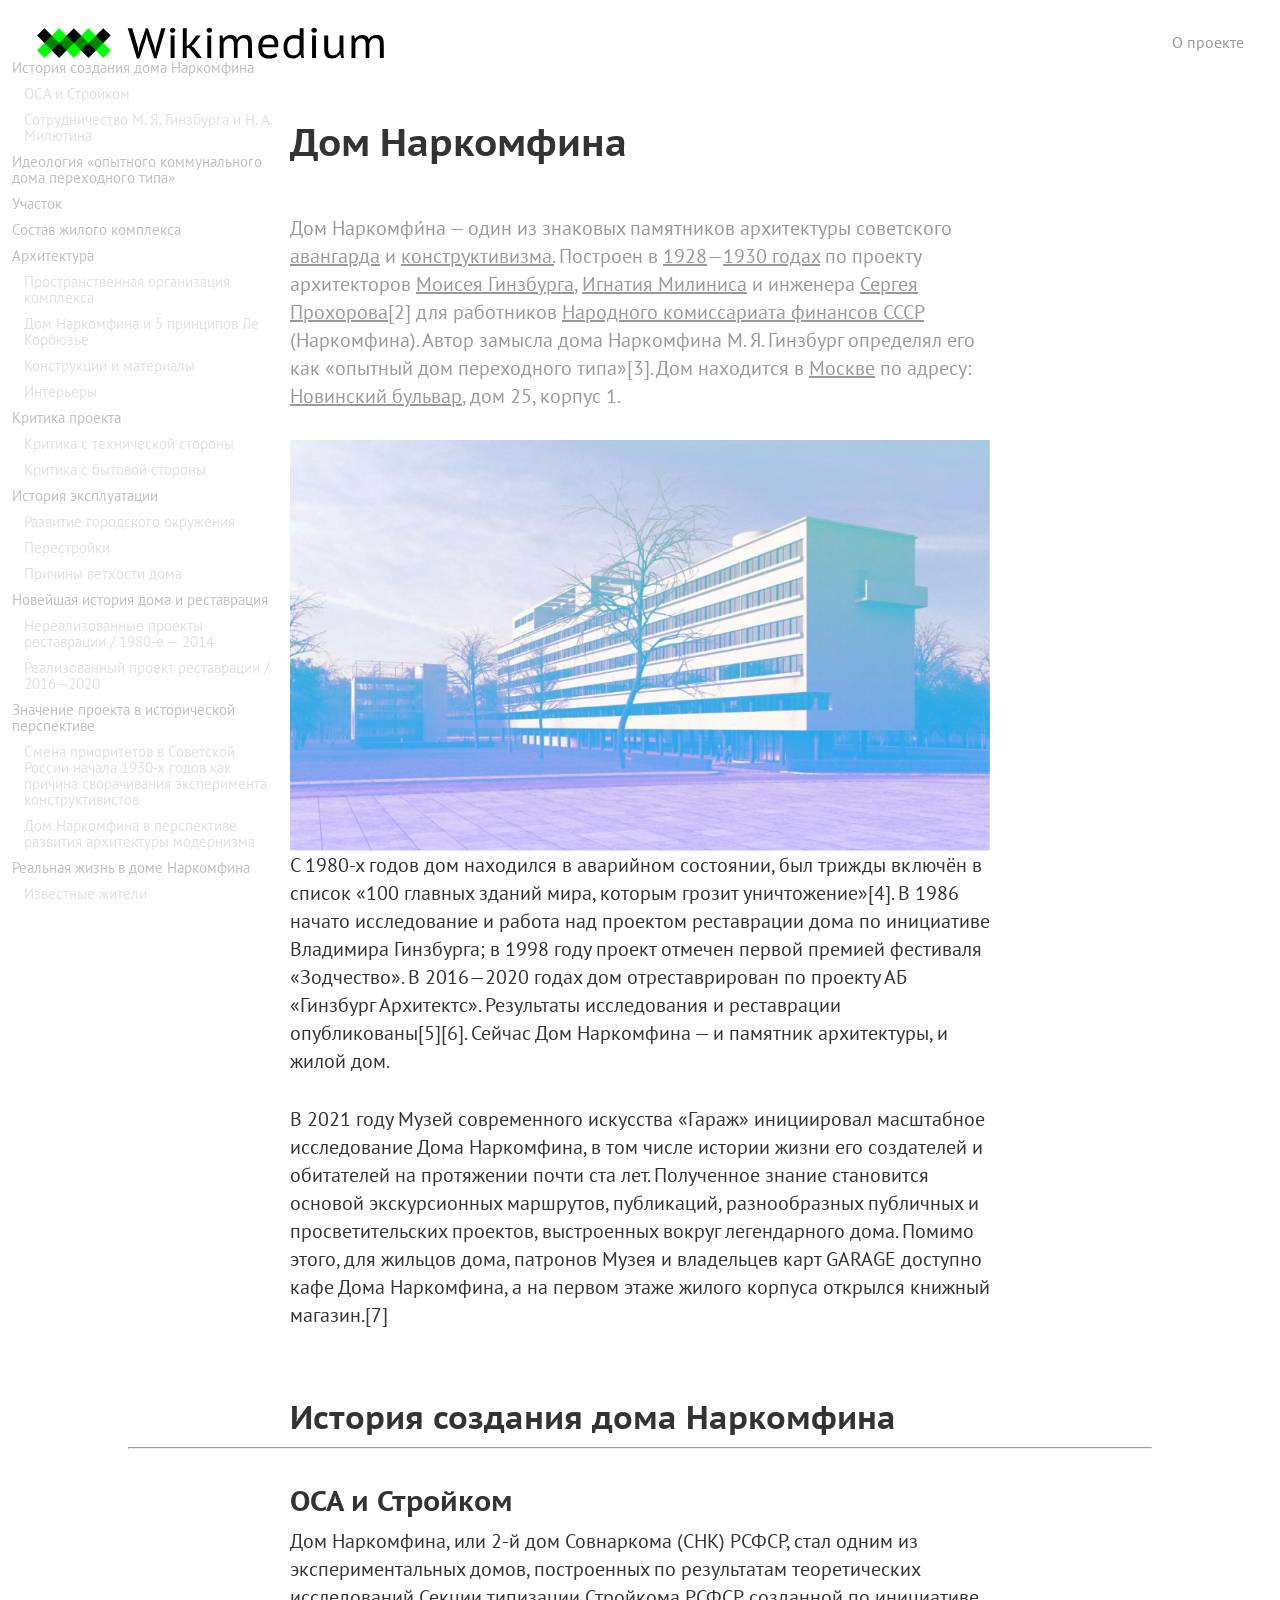
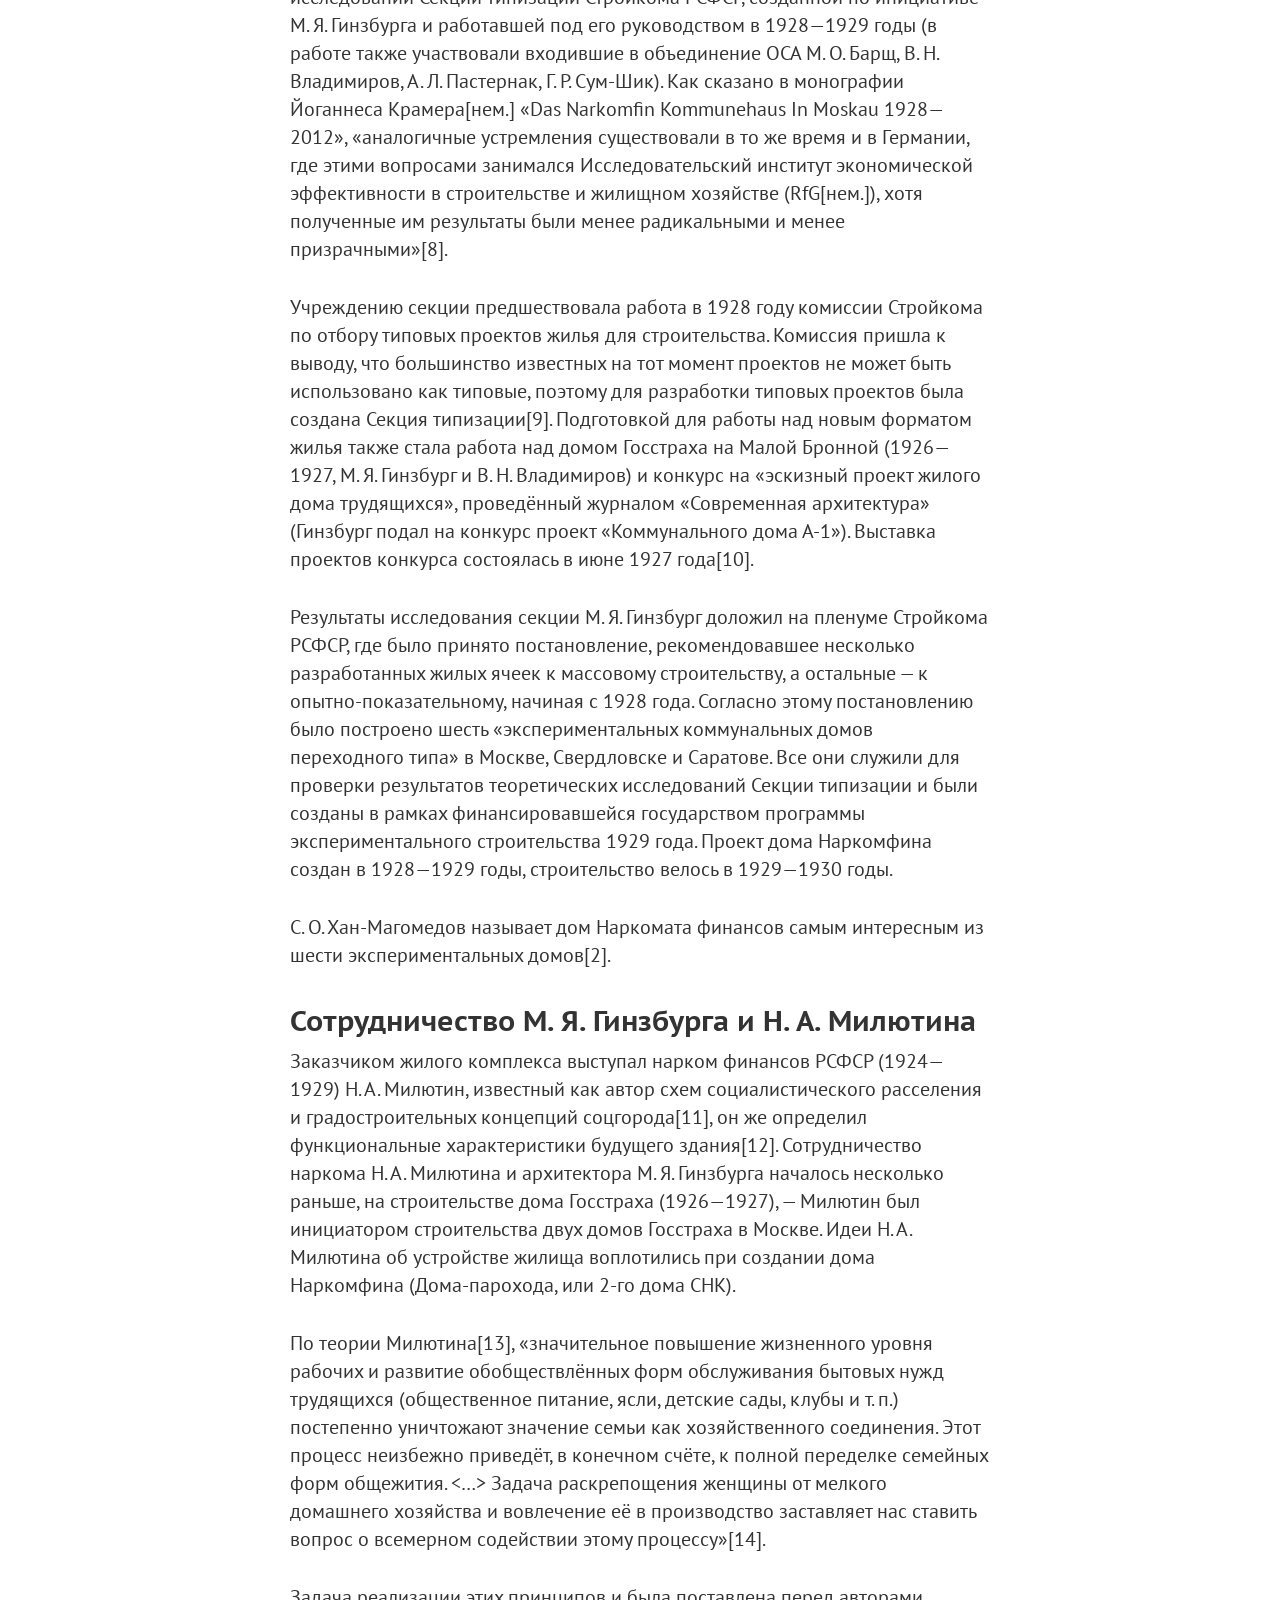
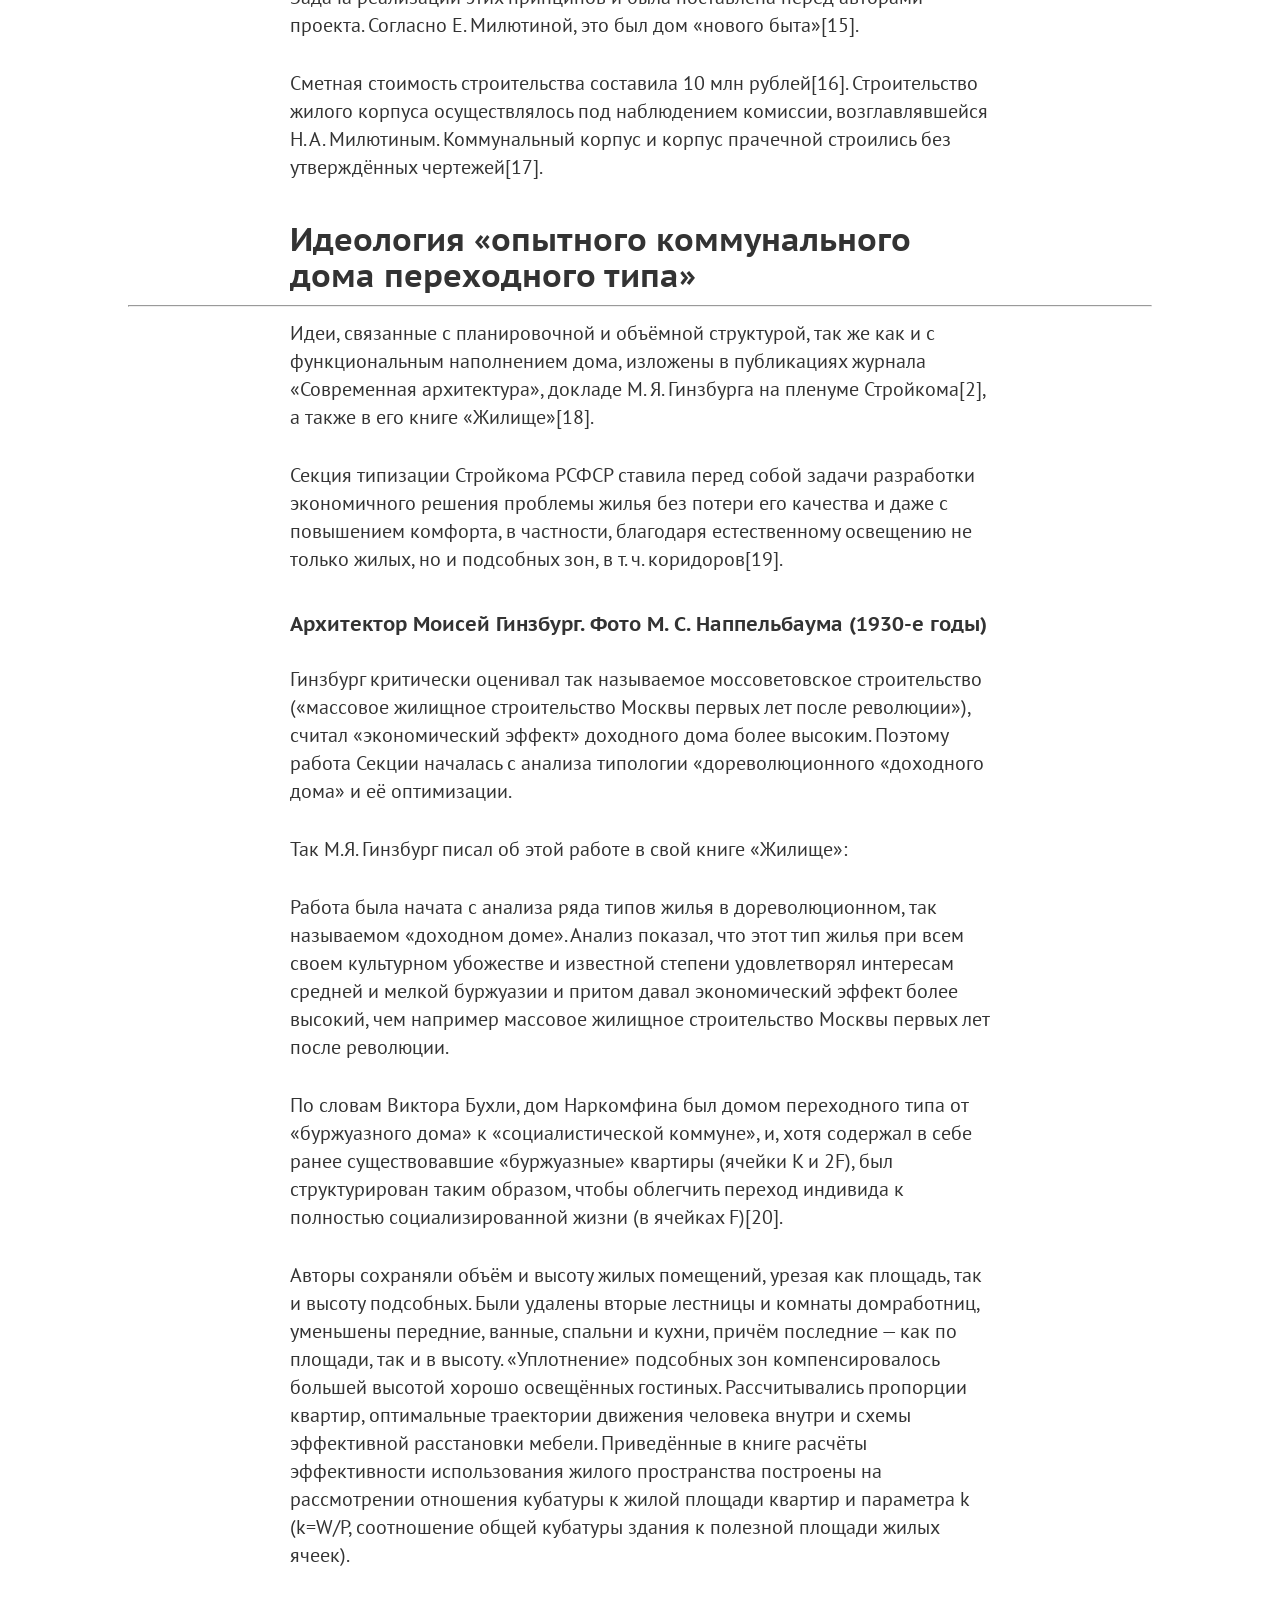
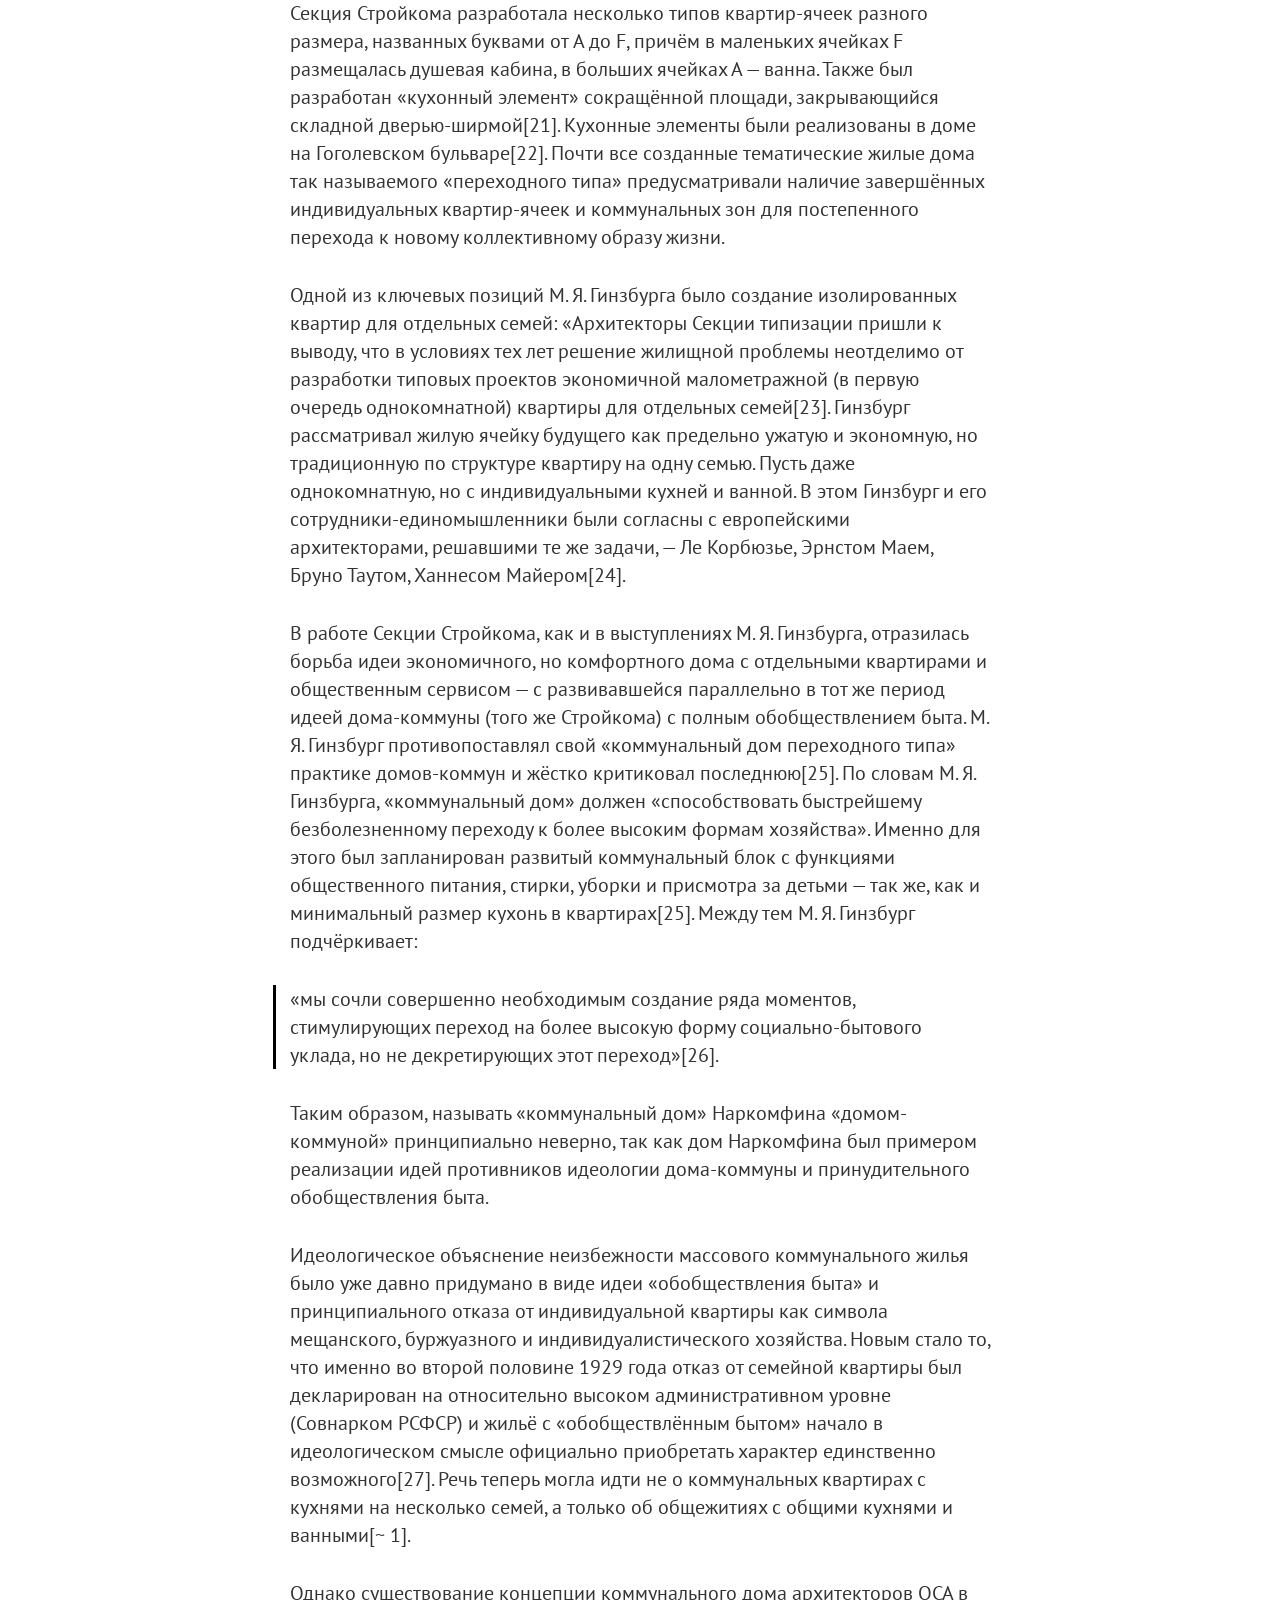
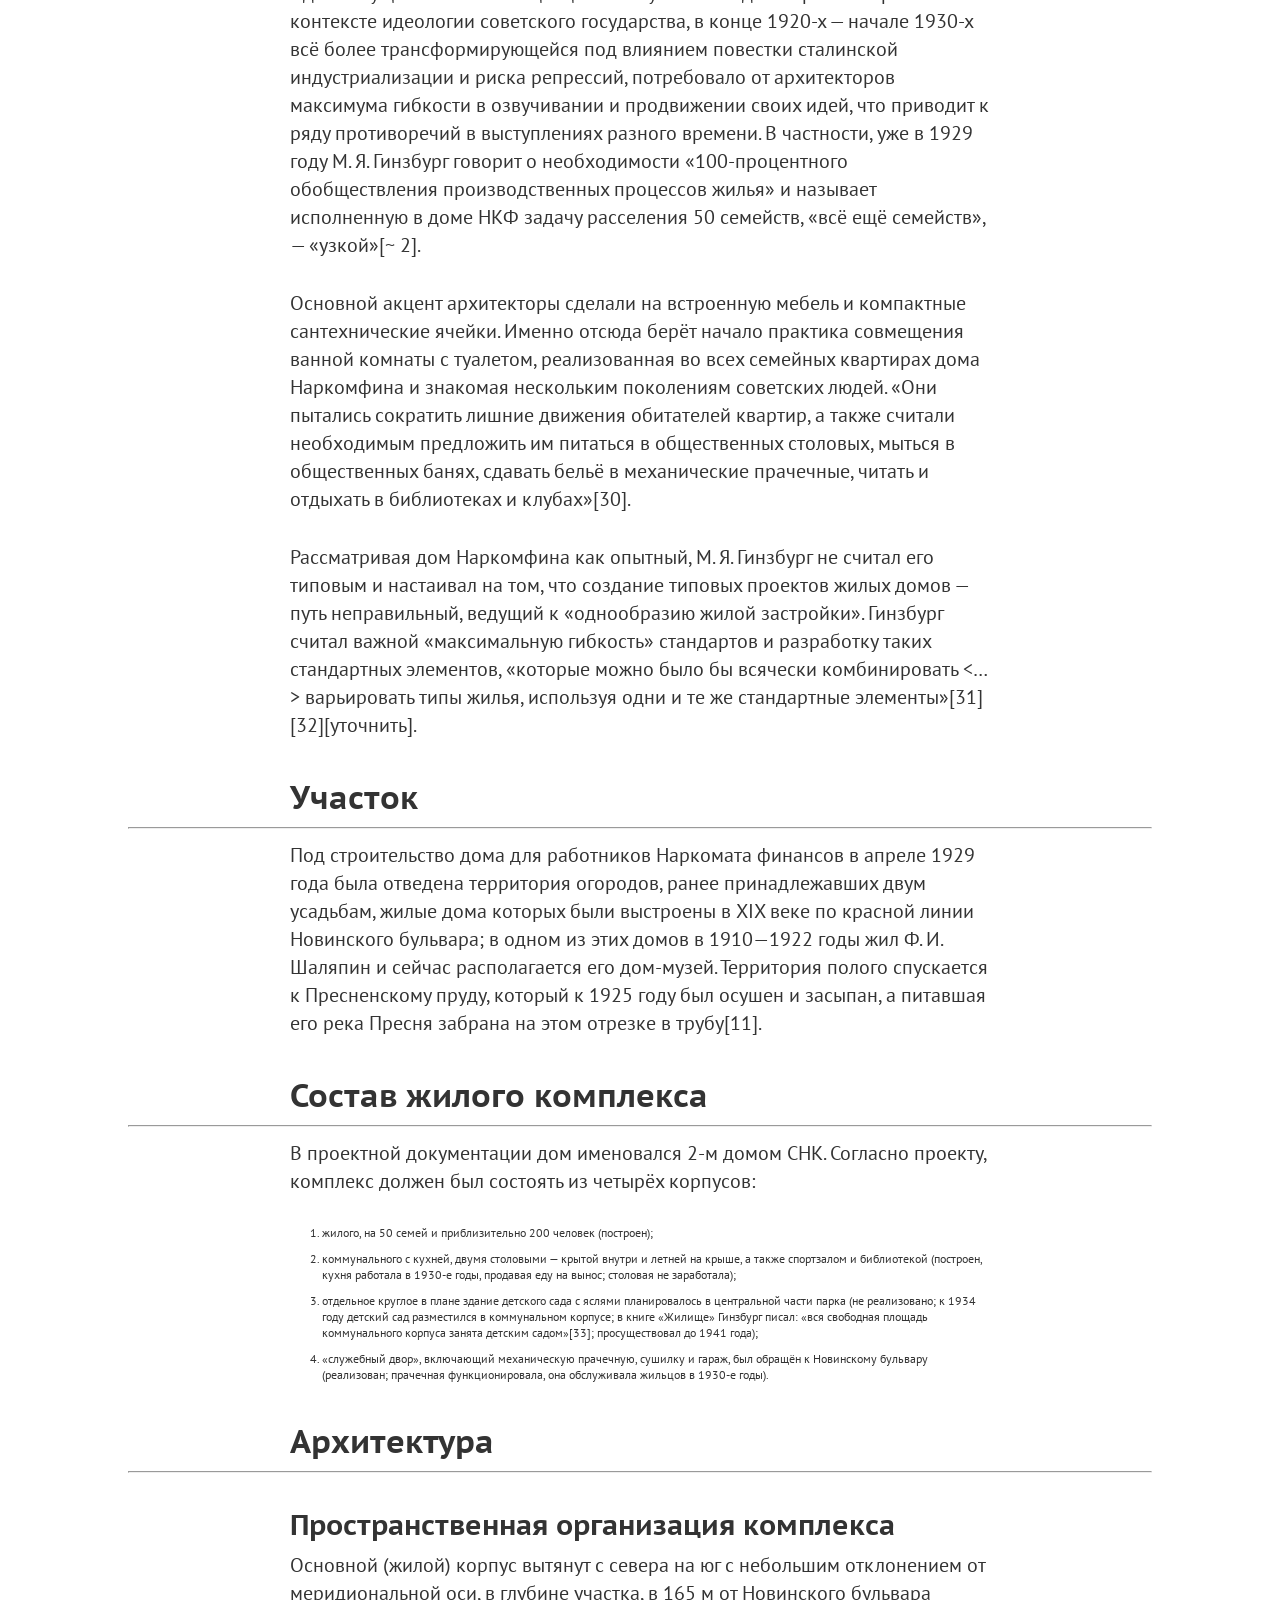
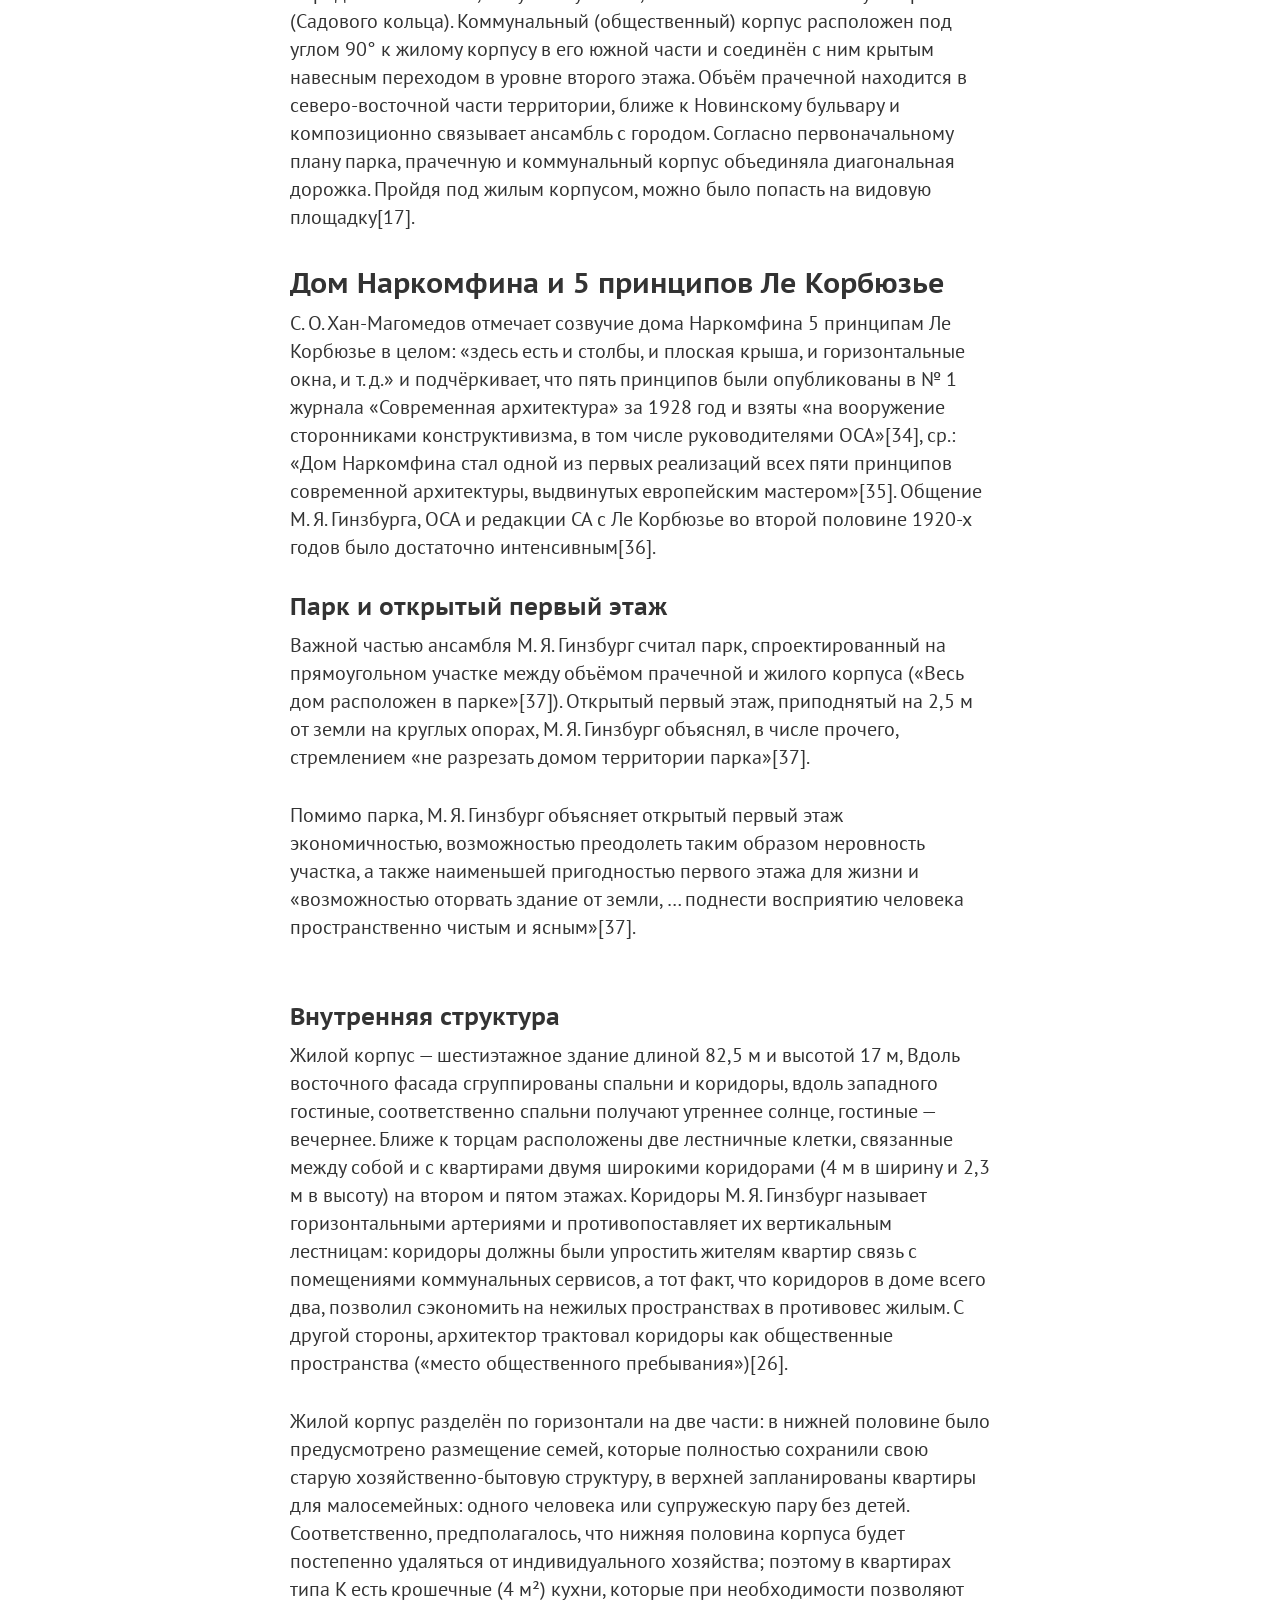
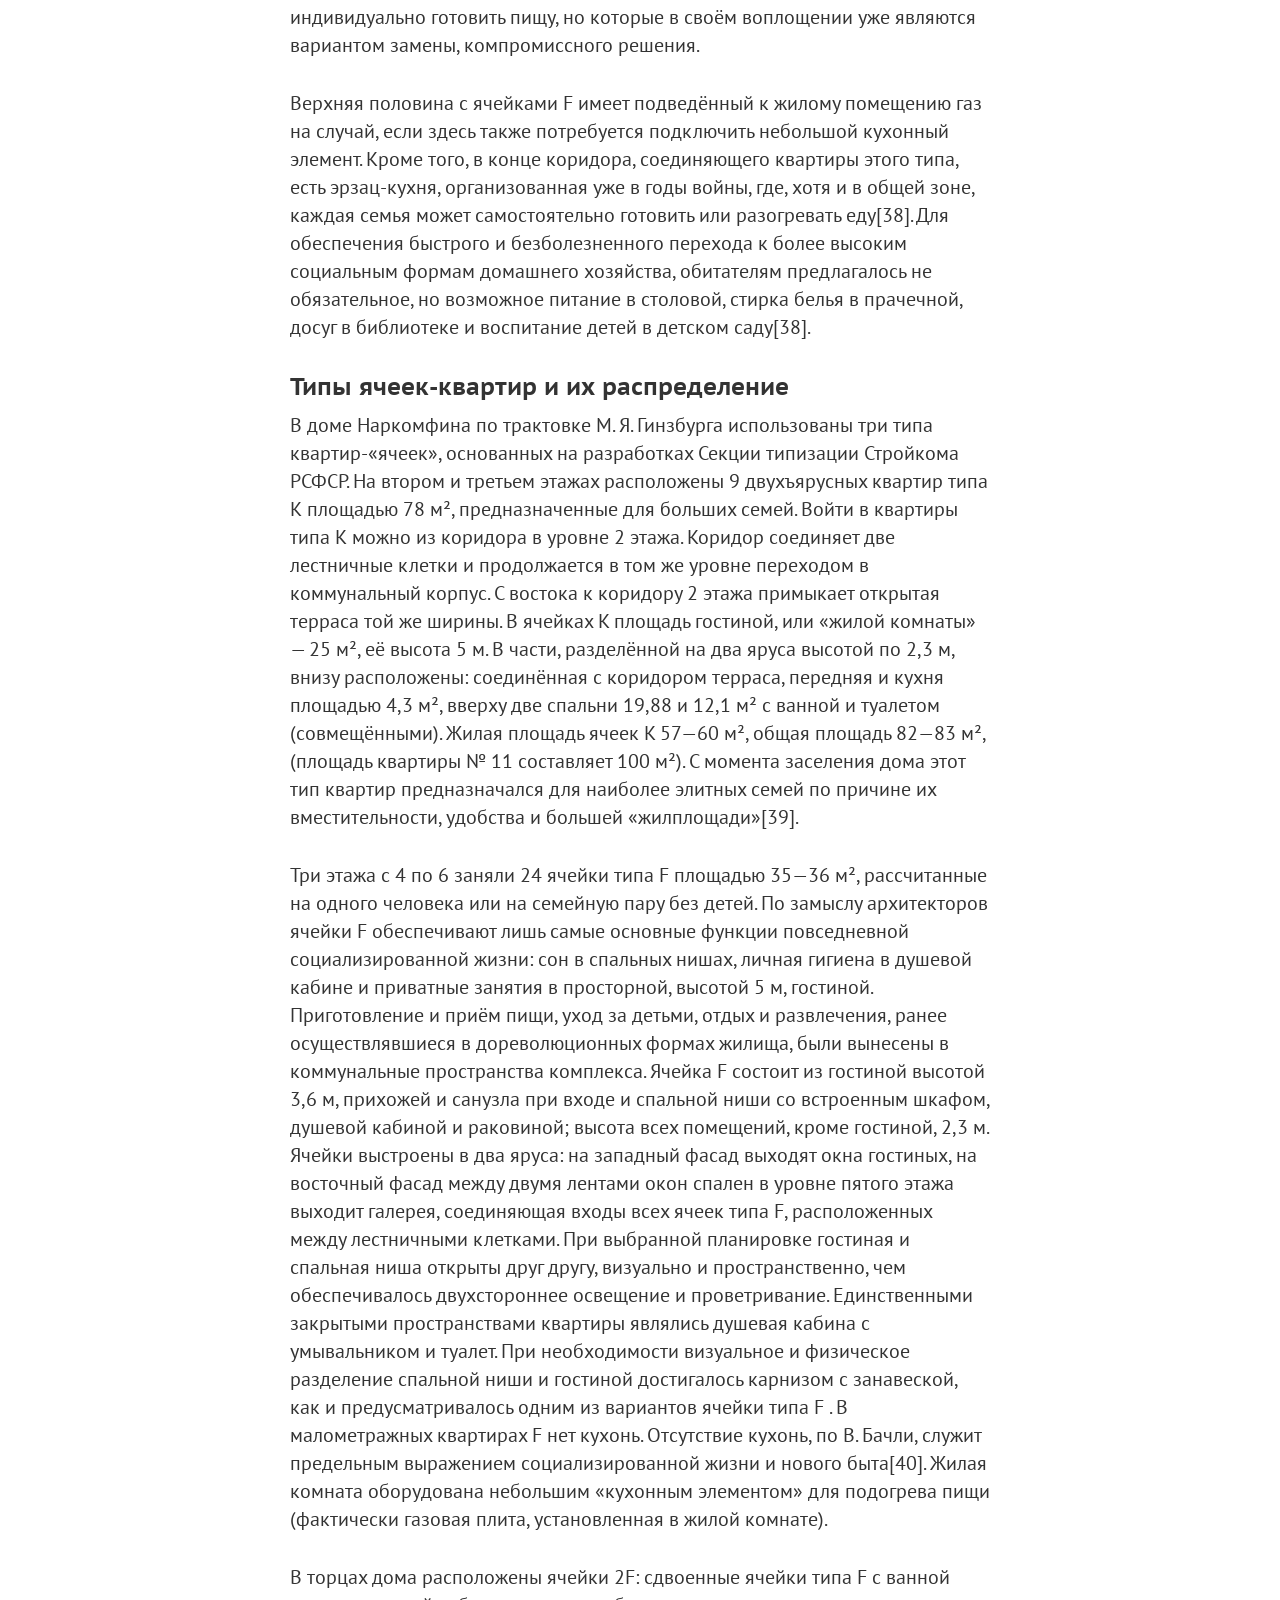
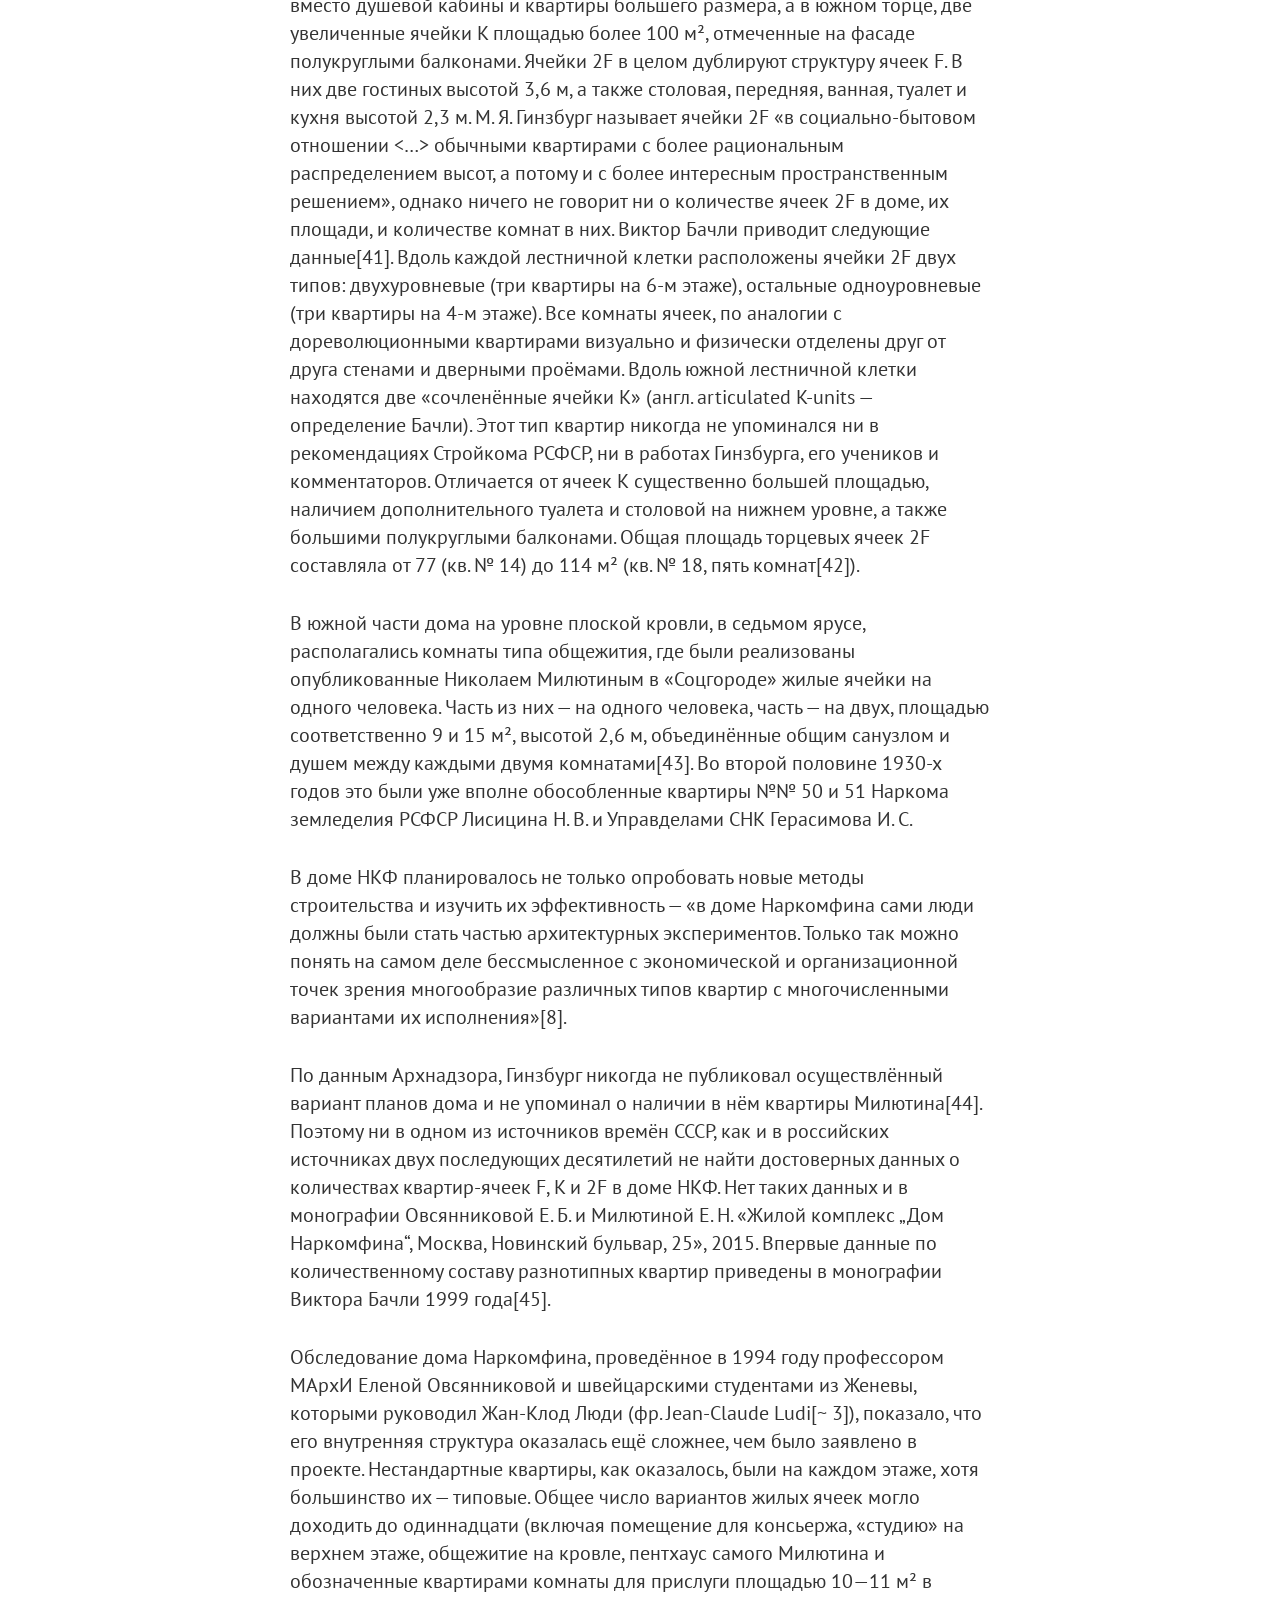
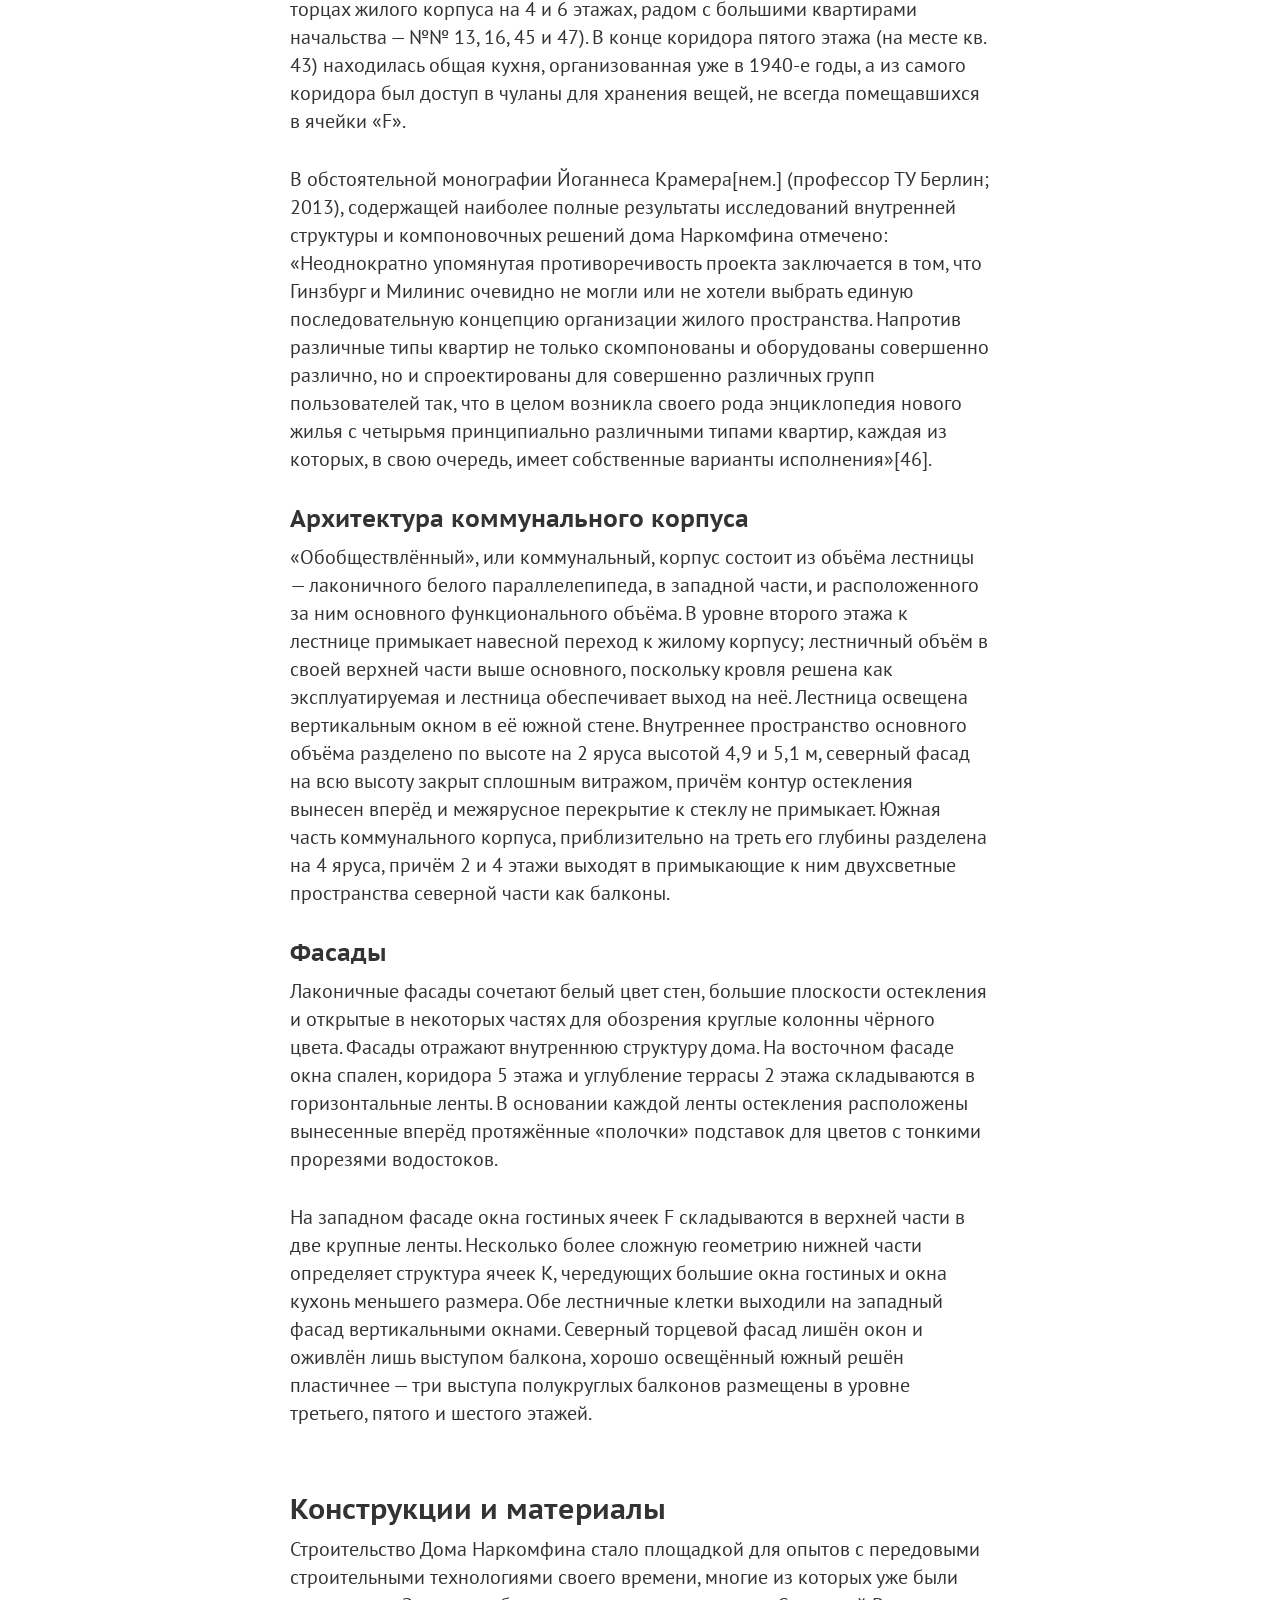
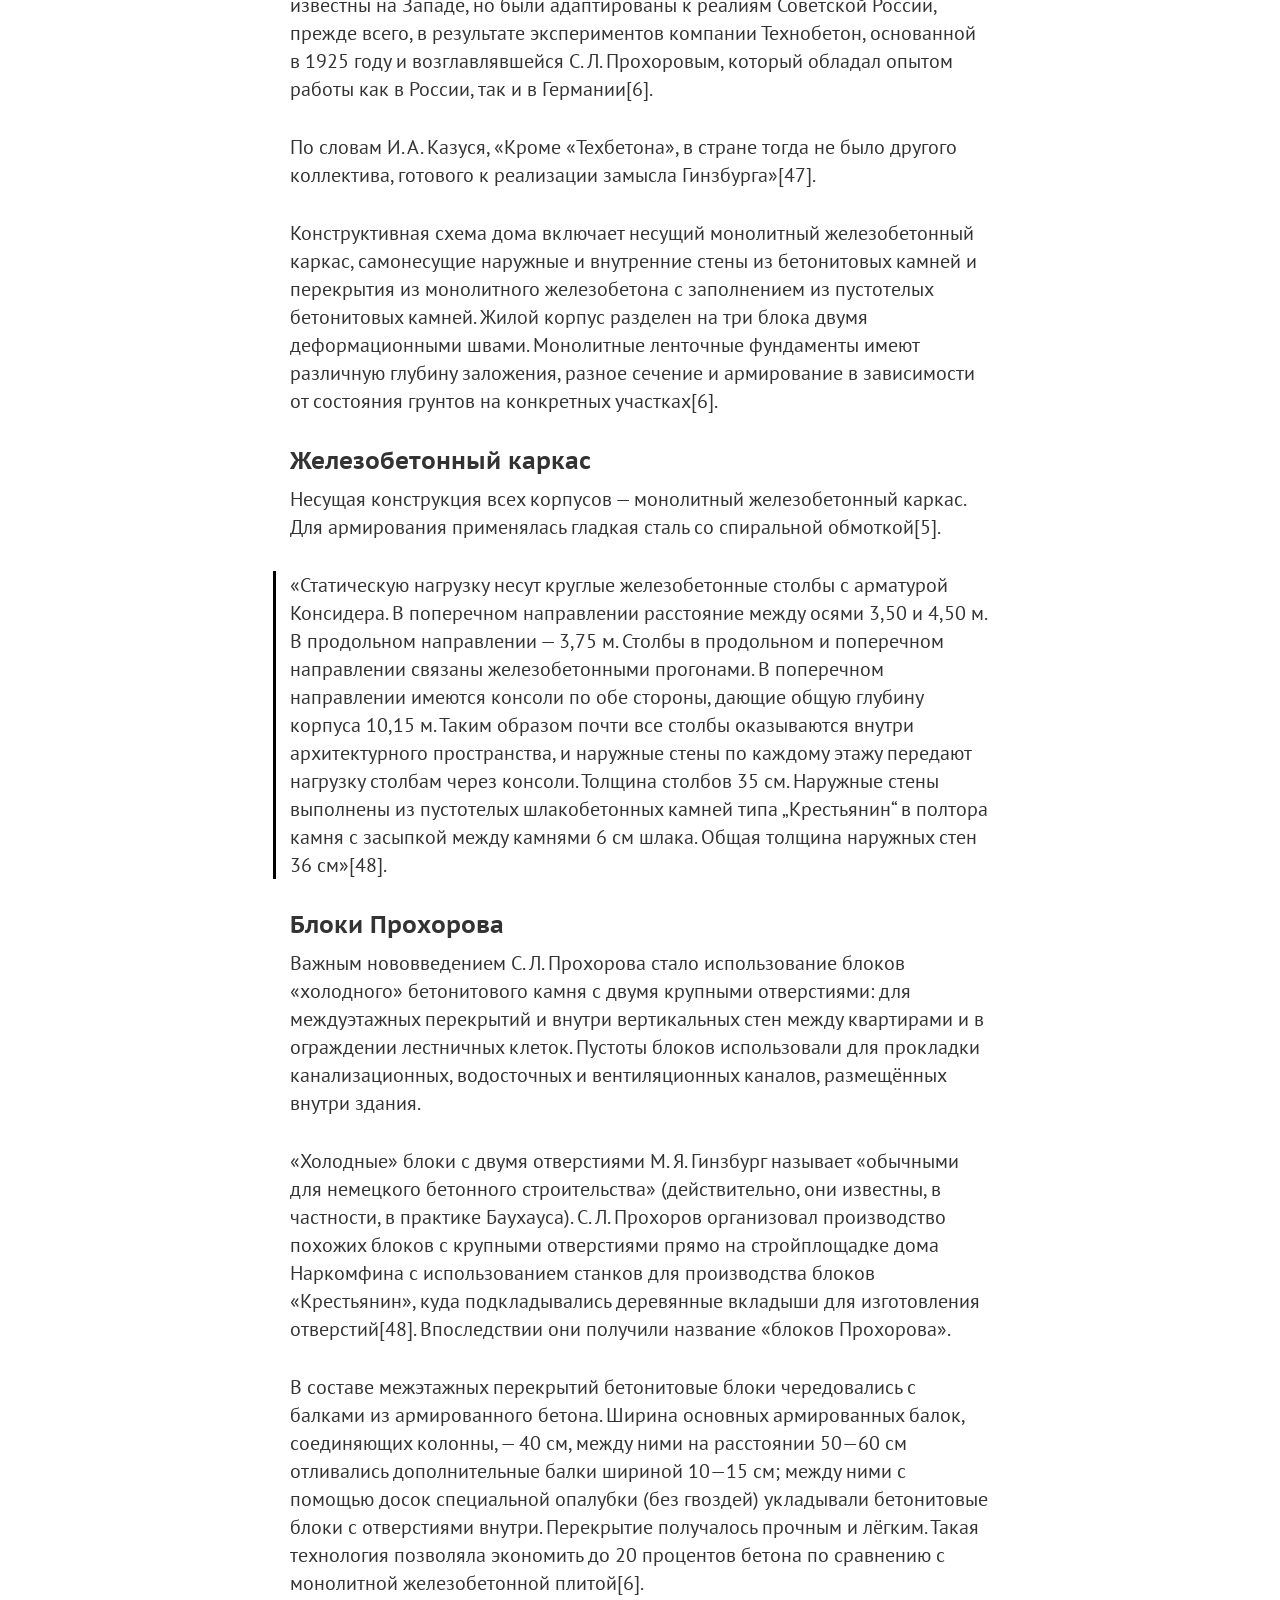
==== index.html @ bf4fb628 "Fix" ====
<!DOCTYPE html>
<html lang="ru">
  <head>
    <meta charset="UTF-8" />
    <meta name="viewport" content="width=device-width, initial-scale=1.0" />
    <title>Дом Наркомфина</title>
    <link rel="stylesheet" href="stylesheets/style.css" />
    <link rel="icon" href="images/favicon.ico" type="images/x-icon" />
    <link rel="icon" href="images/favicon.png" type="images/png" />

    <meta property="og:type" content="web-site" />
    <meta property="og:title" content="Дом Наркомфина" />
    <meta
      property="og:description"
      content="Проект разработан для изучения основ веб-вёрстки, языка гипертекстовой
          разметки HTML и&nbsp;каскадных таблиц стилей CSS"
    />
    <meta
      property="og:Image"
      content="https://raw.githubusercontent.com/1zumink/hse_narkomfin_IlyaLang/refs/heads/main/images/narkomfin.jpg"
    />
    <meta property="og:url" content="" />
  </head>
  <body>
    <nav class="menubar">
      <a href="dom-narkomfina.html">
        <img src="images/logo.svg" alt="" />
      </a>
      <a href="about.html">О проекте </a>
    </nav>

    <nav class="sidebar">
      <ol>
        <li>
          <a href="#1">История создания дома Наркомфина</a>
          <ol>
            <li><a href="#1_1">ОСА и Стройком</a></li>
            <li>
              <a href="#1_2">Сотрудничество М. Я. Гинзбурга и Н. А. Милютина</a>
            </li>
          </ol>
        </li>

        <li>
          <a href="#2"
            >Идеология «опытного коммунального дома переходного типа»</a
          >
        </li>

        <li><a href="#3">Участок</a></li>

        <li><a href="#4">Состав жилого комплекса</a></li>

        <li>
          <a href="#5">Архитектура</a>
          <ol>
            <li><a href="#5_1">Пространственная организация комплекса</a></li>
            <li>
              <a href="#5_2">Дом Наркомфина и 5 принципов Ле Корбюзье</a>
              <!-- <ol>
                <li><a href="#5_2_1">Парк и открытый первый этаж</a></li>
                <li><a href="#5_2_2">Внутренняя структура</a></li>
                <li>
                  <a href="#5_2_3">Типы ячеек-квартир и их распределение</a>
                </li>
                <li><a href="#5_2_4">Архитектура коммунального корпуса</a></li>
                <li><a href="#5_2_5">Фасады</a></li>
              </ol> -->
            </li>
            <li>
              <a href="#5_3">Конструкции и материалы</a>
              <!-- <ol>
                <li><a href="#5_3_1">Железобетонный каркас</a></li>
                <li><a href="#5_3_2">Блоки Прохорова</a></li>
                <li><a href="#5_3_3">Инженерные коммуникации</a></li>
                <li><a href="#5_3_4">Внешние стены</a></li>
                <li><a href="#5_3_5">Другие экспериментальные материалы</a></li>
                <li><a href="#5_3_6">Цветочницы</a></li>
              </ol> -->
            </li>
            <li>
              <a href="#5_4">Интерьеры</a>
              <ol>
                <!-- <li><a href="#5_4_1">Освещение</a></li>
                <li><a href="#5_4_2">Сдвижные окна</a></li>
                <li><a href="#5_4_3">Цвет</a></li> -->
              </ol>
            </li>
          </ol>
        </li>

        <li>
          <a href="#6">Критика проекта</a>
          <ol>
            <li><a href="#6_1">Критика с технической стороны</a></li>
            <li>
              <a href="#6_2">Критика с бытовой стороны</a>
            </li>
          </ol>
        </li>

        <li>
          <a href="#7">История эксплуатации</a>
          <ol>
            <li><a href="#7_1">Развитие городского окружения</a></li>
            <li>
              <a href="#7_2">Перестройки</a>
            </li>
            <li>
              <a href="#7_3">Причины ветхости дома</a>
            </li>
          </ol>
        </li>

        <li>
          <a href="#8">Новейшая история дома и реставрация</a>
          <ol>
            <li>
              <a href="#8_1"
                >Нереализованные проекты реставрации / 1980-е — 2014</a
              >
              <!-- <ol>
                <li><a href="#8_1_1">Первый проект / конец 1980-х годов</a></li>
                <li><a href="#8_1_2">Второй проект / 1990-е годы</a></li>
                <li>
                  <a href="#8_1_3"
                    >Третий проект / начало 2000-х / апарт-отель</a
                  >
                </li>
                <li><a href="#8_1_4">Эскизный проект / 2014</a></li>
              </ol> -->
            </li>
            <li>
              <a href="#8_2">Реализованный проект реставрации / 2016—2020</a>
              <!-- <ol>
                <li>
                  <a href="#8_2_1"
                    >Реставрация объемно-пространственного решения и фасадов</a
                  >
                </li>
                <li>
                  <a href="#8_2_2">Реставрация конструкций и кладки стен</a>
                </li>
                <li>
                  <a href="#8_2_3"
                    >Реставрация и замена, дополнение внутренних перегородок</a
                  >
                </li>
                <li><a href="#8_2_4">Реставрация окон и витражей</a></li>
                <li><a href="#8_2_5">Реставрация кровель и парапета</a></li>
                <li>
                  <a href="#8_2_6">Реставрация и приспособление интерьеров</a>
                </li>
                <li>
                  <a href="#8_2_7"
                    >Цвет: исследование и восстановление покрасок</a
                  >
                </li>
                <li><a href="#8_2_8">Реставрация полов</a></li>
                <li><a href="#8_2_9">Реставрация: издания и награды</a></li>
              </ol>
            </li> -->
            </li>
          </ol>
        </li>
        <li>
          <a href="#9">Значение проекта в исторической перспективе</a>
          <ol>
            <li>
              <a href="#9_1"
                >Смена приоритетов в Советской России начала 1930-х годов как
                причина сворачивания эксперимента конструктивистов</a
              >
            </li>
            <li>
              <a href="#9_2"
                >Дом Наркомфина в перспективе развития архитектуры модернизма</a
              >
            </li>
          </ol>
        </li>
        <li>
          <a href="#10">Реальная жизнь в доме Наркомфина</a>
          <ol>
            <li><a href="#10_1">Известные жители</a></li>
          </ol>
        </li>
      </ol>
    </nav>
    <h1>Дом Наркомфина</h1>

    <p>
      <b>Дом Наркомфи́на</b> — один из знаковых памятников архитектуры советского
      <a
        href="https://ru.wikipedia.org/wiki/%D0%90%D0%B2%D0%B0%D0%BD%D0%B3%D0%B0%D1%80%D0%B4_(%D0%B8%D1%81%D0%BA%D1%83%D1%81%D1%81%D1%82%D0%B2%D0%BE)"
        >авангарда</a
      >
      и
      <a
        href="https://ru.wikipedia.org/wiki/%D0%9A%D0%BE%D0%BD%D1%81%D1%82%D1%80%D1%83%D0%BA%D1%82%D0%B8%D0%B2%D0%B8%D0%B7%D0%BC_(%D0%B8%D1%81%D0%BA%D1%83%D1%81%D1%81%D1%82%D0%B2%D0%BE)"
        >конструктивизма.</a
      >
      Построен в
      <a href="https://ru.wikipedia.org/wiki/1928_%D0%B3%D0%BE%D0%B4">1928</a
      >—<a href="https://ru.wikipedia.org/wiki/1930_%D0%B3%D0%BE%D0%B4"
        >1930 годах</a
      >
      по проекту архитекторов
      <a
        href="https://ru.wikipedia.org/wiki/%D0%93%D0%B8%D0%BD%D0%B7%D0%B1%D1%83%D1%80%D0%B3,_%D0%9C%D0%BE%D0%B8%D1%81%D0%B5%D0%B9_%D0%AF%D0%BA%D0%BE%D0%B2%D0%BB%D0%B5%D0%B2%D0%B8%D1%87"
        >Моисея Гинзбурга</a
      >,
      <a
        href="https://ru.wikipedia.org/wiki/%D0%9C%D0%B8%D0%BB%D0%B8%D0%BD%D0%B8%D1%81,_%D0%98%D0%B3%D0%BD%D0%B0%D1%82%D0%B8%D0%B9_%D0%A4%D1%80%D0%B0%D0%BD%D1%86%D0%B5%D0%B2%D0%B8%D1%87"
        >Игнатия Милиниса</a
      >
      и инженера
      <a
        href="https://ru.wikipedia.org/wiki/%D0%A1%D0%B5%D1%80%D0%B3%D0%B5%D0%B9_%D0%9B%D1%8C%D0%B2%D0%BE%D0%B2%D0%B8%D1%87_%D0%9F%D1%80%D0%BE%D1%85%D0%BE%D1%80%D0%BE%D0%B2"
        >Сергея Прохорова</a
      >[2] для работников
      <a
        href="https://ru.wikipedia.org/wiki/%D0%9D%D0%B0%D1%80%D0%BE%D0%B4%D0%BD%D1%8B%D0%B9_%D0%BA%D0%BE%D0%BC%D0%B8%D1%81%D1%81%D0%B0%D1%80%D0%B8%D0%B0%D1%82_%D1%84%D0%B8%D0%BD%D0%B0%D0%BD%D1%81%D0%BE%D0%B2_%D0%A1%D0%A1%D0%A1%D0%A0"
        >Народного комиссариата финансов СССР</a
      >
      (Наркомфина). Автор замысла дома Наркомфина М. Я. Гинзбург определял его
      как «опытный дом переходного типа»[3]. Дом находится в
      <a
        href="https://ru.wikipedia.org/wiki/%D0%9C%D0%BE%D1%81%D0%BA%D0%B2%D0%B0"
        >Москве</a
      >
      по адресу:
      <a
        href="https://ru.wikipedia.org/wiki/%D0%9D%D0%BE%D0%B2%D0%B8%D0%BD%D1%81%D0%BA%D0%B8%D0%B9_%D0%B1%D1%83%D0%BB%D1%8C%D0%B2%D0%B0%D1%80"
        >Новинский бульвар</a
      >, дом 25, корпус 1.
    </p>
    <img src="images/narkomfin.jpg" alt="" />
    <p>
      С 1980-х годов дом находился в аварийном состоянии, был трижды включён в
      список «100 главных зданий мира, которым грозит уничтожение»[4]. В 1986
      начато исследование и работа над проектом реставрации дома по инициативе
      Владимира Гинзбурга; в 1998 году проект отмечен первой премией фестиваля
      «Зодчество». В 2016—2020 годах дом отреставрирован по проекту АБ «Гинзбург
      Архитектс». Результаты исследования и реставрации опубликованы[5][6].
      Сейчас Дом Наркомфина — и памятник архитектуры, и жилой дом.
    </p>
    <p>
      В 2021 году Музей современного искусства «Гараж» инициировал масштабное
      исследование Дома Наркомфина, в том числе истории жизни его создателей и
      обитателей на протяжении почти ста лет. Полученное знание становится
      основой экскурсионных маршрутов, публикаций, разнообразных публичных и
      просветительских проектов, выстроенных вокруг легендарного дома. Помимо
      этого, для жильцов дома, патронов Музея и владельцев карт GARAGE доступно
      кафе Дома Наркомфина, а на первом этаже жилого корпуса открылся книжный
      магазин.[7]
    </p>

    <img
      src="https://upload.wikimedia.org/wikipedia/commons/thumb/7/77/Narkmomfinfoto2.jpg/560px-Narkmomfinfoto2.jpg"
      alt=""
    />
    <h2 id="1">История создания дома Наркомфина</h2>
    <hr />
    <h3 id="1_1">ОСА и Стройком</h3>
    <p>
      Дом Наркомфина, или 2-й дом Совнаркома (СНК) РСФСР, стал одним из
      экспериментальных домов, построенных по результатам теоретических
      исследований Секции типизации Стройкома РСФСР, созданной по инициативе М.
      Я. Гинзбурга и работавшей под его руководством в 1928—1929 годы (в работе
      также участвовали входившие в объединение ОСА М. О. Барщ, В. Н.
      Владимиров, А. Л. Пастернак, Г. Р. Сум-Шик). Как сказано в монографии
      Йоганнеса Крамера[нем.] «Das Narkomfin Kommunehaus In Moskau 1928—2012»,
      <i>
        «аналогичные устремления существовали в то же время и в Германии, где
        этими вопросами занимался Исследовательский институт экономической
        эффективности в строительстве и жилищном хозяйстве (RfG[нем.]), хотя
        полученные им результаты были менее радикальными и менее
        призрачными»[8].
      </i>
    </p>
    <p>
      Учреждению секции предшествовала работа в 1928 году комиссии Стройкома по
      отбору типовых проектов жилья для строительства. Комиссия пришла к выводу,
      что большинство известных на тот момент проектов не может быть
      использовано как типовые, поэтому для разработки типовых проектов была
      создана Секция типизации[9]. Подготовкой для работы над новым форматом
      жилья также стала работа над домом Госстраха на Малой Бронной (1926—1927,
      М. Я. Гинзбург и В. Н. Владимиров) и конкурс на «эскизный проект жилого
      дома трудящихся», проведённый журналом «Современная архитектура» (Гинзбург
      подал на конкурс проект «Коммунального дома А-1»). Выставка проектов
      конкурса состоялась в июне 1927 года[10].
    </p>
    <p>
      Результаты исследования секции М. Я. Гинзбург доложил на пленуме Стройкома
      РСФСР, где было принято постановление, рекомендовавшее несколько
      разработанных жилых ячеек к массовому строительству, а остальные — к
      опытно-показательному, начиная с 1928 года. Согласно этому постановлению
      было построено шесть «экспериментальных коммунальных домов переходного
      типа» в Москве, Свердловске и Саратове. Все они служили для проверки
      результатов теоретических исследований Секции типизации и были созданы в
      рамках финансировавшейся государством программы экспериментального
      строительства 1929 года. Проект дома Наркомфина создан в 1928—1929 годы,
      строительство велось в 1929—1930 годы.
    </p>
    <p>
      С. О. Хан-Магомедов называет дом Наркомата финансов самым интересным из
      шести экспериментальных домов[2].
    </p>
    <h3 id="1_2">Сотрудничество М. Я. Гинзбурга и Н. А. Милютина</h3>
    <p>
      Заказчиком жилого комплекса выступал нарком финансов РСФСР (1924—1929) Н.
      А. Милютин, известный как автор схем социалистического расселения и
      градостроительных концепций соцгорода[11], он же определил функциональные
      характеристики будущего здания[12]. Сотрудничество наркома Н. А. Милютина
      и архитектора М. Я. Гинзбурга началось несколько раньше, на строительстве
      дома Госстраха (1926—1927), — Милютин был инициатором строительства двух
      домов Госстраха в Москве. Идеи Н. А. Милютина об устройстве жилища
      воплотились при создании дома Наркомфина (Дома-парохода, или 2-го дома
      СНК).
    </p>
    <p>
      По теории Милютина[13],
      <i>
        «значительное повышение жизненного уровня рабочих и развитие
        обобществлённых форм обслуживания бытовых нужд трудящихся (общественное
        питание, ясли, детские сады, клубы и т. п.) постепенно уничтожают
        значение семьи как хозяйственного соединения. Этот процесс неизбежно
        приведёт, в конечном счёте, к полной переделке семейных форм общежития.
        <…> Задача раскрепощения женщины от мелкого домашнего хозяйства и
        вовлечение её в производство заставляет нас ставить вопрос о всемерном
        содействии этому процессу»[14].
      </i>
    </p>
    <p>
      Задача реализации этих принципов и была поставлена перед авторами проекта.
      Согласно Е. Милютиной, это был дом «нового быта»[15].
    </p>
    <p>
      Сметная стоимость строительства составила 10 млн рублей[16]. Строительство
      жилого корпуса осуществлялось под наблюдением комиссии, возглавлявшейся Н.
      А. Милютиным. Коммунальный корпус и корпус прачечной строились без
      утверждённых чертежей[17].
    </p>
    <h2 id="2">Идеология «опытного коммунального дома переходного типа»</h2>
    <hr />
    <p>
      Идеи, связанные с планировочной и объёмной структурой, так же как и с
      функциональным наполнением дома, изложены в публикациях журнала
      «Современная архитектура», докладе М. Я. Гинзбурга на пленуме
      Стройкома[2], а также в его книге «Жилище»[18].
    </p>

    <p>
      Секция типизации Стройкома РСФСР ставила перед собой задачи разработки
      экономичного решения проблемы жилья без потери его качества и даже с
      повышением комфорта, в частности, благодаря естественному освещению не
      только жилых, но и подсобных зон, в т. ч. коридоров[19].
    </p>
    <img
      src="https://upload.wikimedia.org/wikipedia/commons/7/70/Moisei_Ginzburg.jpg"
      alt=""
    />
    <h6>Архитектор Моисей Гинзбург. Фото М. С. Наппельбаума (1930-е годы)</h6>
    <p>
      Гинзбург критически оценивал так называемое моссоветовское строительство
      («массовое жилищное строительство Москвы первых лет после революции»),
      считал «экономический эффект» доходного дома более высоким. Поэтому работа
      Секции началась с анализа типологии «дореволюционного «доходного дома» и
      её оптимизации.
    </p>
    <p>Так М.Я. Гинзбург писал об этой работе в свой книге «Жилище»:</p>
    <blockquote>
      Работа была начата с анализа ряда типов жилья в дореволюционном, так
      называемом «доходном доме». Анализ показал, что этот тип жилья при всем
      своем культурном убожестве и известной степени удовлетворял интересам
      средней и мелкой буржуазии и притом давал экономический эффект более
      высокий, чем например массовое жилищное строительство Москвы первых лет
      после революции.
    </blockquote>

    <p>
      По словам Виктора Бухли, дом Наркомфина был домом переходного типа от
      «буржуазного дома» к «социалистической коммуне», и, хотя содержал в себе
      ранее существовавшие «буржуазные» квартиры (ячейки K и 2F), был
      структурирован таким образом, чтобы облегчить переход индивида к полностью
      социализированной жизни (в ячейках F)[20].
    </p>
    <p>
      Авторы сохраняли объём и высоту жилых помещений, урезая как площадь, так и
      высоту подсобных. Были удалены вторые лестницы и комнаты домработниц,
      уменьшены передние, ванные, спальни и кухни, причём последние — как по
      площади, так и в высоту. «Уплотнение» подсобных зон компенсировалось
      большей высотой хорошо освещённых гостиных. Рассчитывались пропорции
      квартир, оптимальные траектории движения человека внутри и схемы
      эффективной расстановки мебели. Приведённые в книге расчёты эффективности
      использования жилого пространства построены на рассмотрении отношения
      кубатуры к жилой площади квартир и параметра k (k=W/P, соотношение общей
      кубатуры здания к полезной площади жилых ячеек).
    </p>
    <p>
      Секция Стройкома разработала несколько типов квартир-ячеек разного
      размера, названных буквами от A до F, причём в маленьких ячейках F
      размещалась душевая кабина, в больших ячейках А — ванна. Также был
      разработан «кухонный элемент» сокращённой площади, закрывающийся складной
      дверью-ширмой[21]. Кухонные элементы были реализованы в доме на
      Гоголевском бульваре[22]. Почти все созданные тематические жилые дома так
      называемого «переходного типа» предусматривали наличие завершённых
      индивидуальных квартир-ячеек и коммунальных зон для постепенного перехода
      к новому коллективному образу жизни.
    </p>
    <p>
      Одной из ключевых позиций М. Я. Гинзбурга было создание изолированных
      квартир для отдельных семей: «Архитекторы Секции типизации пришли к
      выводу, что в условиях тех лет решение жилищной проблемы неотделимо от
      разработки типовых проектов экономичной малометражной (в первую очередь
      однокомнатной) квартиры для отдельных семей[23]. Гинзбург рассматривал
      жилую ячейку будущего как предельно ужатую и экономную, но традиционную по
      структуре квартиру на одну семью. Пусть даже однокомнатную, но с
      индивидуальными кухней и ванной. В этом Гинзбург и его
      сотрудники-единомышленники были согласны с европейскими архитекторами,
      решавшими те же задачи, — Ле Корбюзье, Эрнстом Маем, Бруно Таутом,
      Ханнесом Майером[24].
    </p>
    <p>
      В работе Секции Стройкома, как и в выступлениях М. Я. Гинзбурга,
      отразилась борьба идеи экономичного, но комфортного дома с отдельными
      квартирами и общественным сервисом — с развивавшейся параллельно в тот же
      период идеей дома-коммуны (того же Стройкома) с полным обобществлением
      быта. М. Я. Гинзбург противопоставлял свой «коммунальный дом переходного
      типа» практике домов-коммун и жёстко критиковал последнюю[25]. По словам
      М. Я. Гинзбурга, «коммунальный дом» должен «способствовать быстрейшему
      безболезненному переходу к более высоким формам хозяйства». Именно для
      этого был запланирован развитый коммунальный блок с функциями
      общественного питания, стирки, уборки и присмотра за детьми — так же, как
      и минимальный размер кухонь в квартирах[25]. Между тем М. Я. Гинзбург
      подчёркивает:
    </p>
    <blockquote>
      <i>
        «мы сочли совершенно необходимым создание ряда моментов, стимулирующих
        переход на более высокую форму социально-бытового уклада, но не
        декретирующих этот переход»[26].
      </i>
    </blockquote>

    <p>
      Таким образом, называть «коммунальный дом» Наркомфина «домом-коммуной»
      принципиально неверно, так как дом Наркомфина был примером реализации идей
      противников идеологии дома-коммуны и принудительного обобществления быта.
    </p>
    <p>
      Идеологическое объяснение неизбежности массового коммунального жилья было
      уже давно придумано в виде идеи «обобществления быта» и принципиального
      отказа от индивидуальной квартиры как символа мещанского, буржуазного и
      индивидуалистического хозяйства. Новым стало то, что именно во второй
      половине 1929 года отказ от семейной квартиры был декларирован на
      относительно высоком административном уровне (Совнарком РСФСР) и жильё с
      «обобществлённым бытом» начало в идеологическом смысле официально
      приобретать характер единственно возможного[27]. Речь теперь могла идти не
      о коммунальных квартирах с кухнями на несколько семей, а только об
      общежитиях с общими кухнями и ванными[~ 1].
    </p>
    <p>
      Однако существование концепции коммунального дома архитекторов ОСА в
      контексте идеологии советского государства, в конце 1920-х — начале 1930-х
      всё более трансформирующейся под влиянием повестки сталинской
      индустриализации и риска репрессий, потребовало от архитекторов максимума
      гибкости в озвучивании и продвижении своих идей, что приводит к ряду
      противоречий в выступлениях разного времени. В частности, уже в 1929 году
      М. Я. Гинзбург говорит о необходимости «100-процентного обобществления
      производственных процессов жилья» и называет исполненную в доме НКФ задачу
      расселения 50 семейств, <i>«всё ещё семейств»</i>, — «узкой»[~ 2].
    </p>
    <p>
      Основной акцент архитекторы сделали на встроенную мебель и компактные
      сантехнические ячейки. Именно отсюда берёт начало практика совмещения
      ванной комнаты с туалетом, реализованная во всех семейных квартирах дома
      Наркомфина и знакомая нескольким поколениям советских людей.
      <i>
        «Они пытались сократить лишние движения обитателей квартир, а также
        считали необходимым предложить им питаться в общественных столовых,
        мыться в общественных банях, сдавать бельё в механические прачечные,
        читать и отдыхать в библиотеках и клубах»[30].
      </i>
    </p>
    <p>
      Рассматривая дом Наркомфина как опытный, М. Я. Гинзбург не считал его
      типовым и настаивал на том, что создание типовых проектов жилых домов —
      путь неправильный, ведущий к «однообразию жилой застройки». Гинзбург
      считал важной «максимальную гибкость» стандартов и разработку таких
      стандартных элементов, «которые можно было бы всячески комбинировать <…>
      варьировать типы жилья, используя одни и те же стандартные
      элементы»[31][32][уточнить].
    </p>
    <h2 id="3">Участок</h2>
    <hr />
    <p>
      Под строительство дома для работников Наркомата финансов в апреле 1929
      года была отведена территория огородов, ранее принадлежавших двум
      усадьбам, жилые дома которых были выстроены в XIX веке по красной линии
      Новинского бульвара; в одном из этих домов в 1910—1922 годы жил Ф. И.
      Шаляпин и сейчас располагается его дом-музей. Территория полого спускается
      к Пресненскому пруду, который к 1925 году был осушен и засыпан, а питавшая
      его река Пресня забрана на этом отрезке в трубу[11].
    </p>
    <h2 id="4">Состав жилого комплекса</h2>
    <hr />
    <p>
      В проектной документации дом именовался 2-м домом СНК. Согласно проекту,
      комплекс должен был состоять из четырёх корпусов:
    </p>
    <ol>
      <li>жилого, на 50 семей и приблизительно 200 человек (построен);</li>
      <li>
        коммунального с кухней, двумя столовыми — крытой внутри и летней на
        крыше, а также спортзалом и библиотекой (построен, кухня работала в
        1930-е годы, продавая еду на вынос; столовая не заработала);
      </li>
      <li>
        отдельное круглое в плане здание детского сада с яслями планировалось в
        центральной части парка (не реализовано; к 1934 году детский сад
        разместился в коммунальном корпусе; в книге «Жилище» Гинзбург писал:
        «вся свободная площадь коммунального корпуса занята детским садом»[33];
        просуществовал до 1941 года);
      </li>
      <li>
        «служебный двор», включающий механическую прачечную, сушилку и гараж,
        был обращён к Новинскому бульвару (реализован; прачечная
        функционировала, она обслуживала жильцов в 1930-е годы).
      </li>
    </ol>
    <h2 id="5">Архитектура</h2>
    <hr />
    <h3 id="5_1">Пространственная организация комплекса</h3>
    <p>
      Основной (жилой) корпус вытянут с севера на юг с небольшим отклонением от
      меридиональной оси, в глубине участка, в 165 м от Новинского бульвара
      (Садового кольца). Коммунальный (общественный) корпус расположен под углом
      90° к жилому корпусу в его южной части и соединён с ним крытым навесным
      переходом в уровне второго этажа. Объём прачечной находится в
      северо-восточной части территории, ближе к Новинскому бульвару и
      композиционно связывает ансамбль с городом. Согласно первоначальному плану
      парка, прачечную и коммунальный корпус объединяла диагональная дорожка.
      Пройдя под жилым корпусом, можно было попасть на видовую площадку[17].
    </p>
    <h3 id="5_2">Дом Наркомфина и 5 принципов Ле Корбюзье</h3>
    <p>
      С. О. Хан-Магомедов отмечает созвучие дома Наркомфина 5 принципам Ле
      Корбюзье в целом: «здесь есть и столбы, и плоская крыша, и горизонтальные
      окна, и т. д.» и подчёркивает, что пять принципов были опубликованы в № 1
      журнала «Современная архитектура» за 1928 год и взяты «на вооружение
      сторонниками конструктивизма, в том числе руководителями ОСА»[34], ср.:
      «Дом Наркомфина стал одной из первых реализаций всех пяти принципов
      современной архитектуры, выдвинутых европейским мастером»[35]. Общение М.
      Я. Гинзбурга, ОСА и редакции СА с Ле Корбюзье во второй половине 1920-х
      годов было достаточно интенсивным[36].
    </p>
    <h4 id="5_2_1">Парк и открытый первый этаж</h4>
    <p>
      Важной частью ансамбля М. Я. Гинзбург считал парк, спроектированный на
      прямоугольном участке между объёмом прачечной и жилого корпуса («Весь дом
      расположен в парке»[37]). Открытый первый этаж, приподнятый на 2,5 м от
      земли на круглых опорах, М. Я. Гинзбург объяснял, в числе прочего,
      стремлением «не разрезать домом территории парка»[37].
    </p>
    <p>
      Помимо парка, М. Я. Гинзбург объясняет открытый первый этаж
      экономичностью, возможностью преодолеть таким образом неровность участка,
      а также наименьшей пригодностью первого этажа для жизни и «возможностью
      оторвать здание от земли, … поднести восприятию человека пространственно
      чистым и ясным»[37].
    </p>
    <img
      src="https://upload.wikimedia.org/wikipedia/commons/thumb/d/d6/Robert_Byron_1930s_Narkomfin_building_%28Architect_M._Ginzburg%29.png/960px-Robert_Byron_1930s_Narkomfin_building_%28Architect_M._Ginzburg%29.png"
      alt=""
    />
    <h4 id="5_2_2">Внутренняя структура</h4>
    <p>
      Жилой корпус — шестиэтажное здание длиной 82,5 м и высотой 17 м, Вдоль
      восточного фасада сгруппированы спальни и коридоры, вдоль западного
      гостиные, соответственно спальни получают утреннее солнце, гостиные —
      вечернее. Ближе к торцам расположены две лестничные клетки, связанные
      между собой и с квартирами двумя широкими коридорами (4 м в ширину и 2,3 м
      в высоту) на втором и пятом этажах. Коридоры М. Я. Гинзбург называет
      горизонтальными артериями и противопоставляет их вертикальным лестницам:
      коридоры должны были упростить жителям квартир связь с помещениями
      коммунальных сервисов, а тот факт, что коридоров в доме всего два,
      позволил сэкономить на нежилых пространствах в противовес жилым. С другой
      стороны, архитектор трактовал коридоры как общественные пространства
      («место общественного пребывания»)[26].
    </p>
    <p>
      Жилой корпус разделён по горизонтали на две части: в нижней половине было
      предусмотрено размещение семей, которые полностью сохранили свою старую
      хозяйственно-бытовую структуру, в верхней запланированы квартиры для
      малосемейных: одного человека или супружескую пару без детей.
      Соответственно, предполагалось, что нижняя половина корпуса будет
      постепенно удаляться от индивидуального хозяйства; поэтому в квартирах
      типа K есть крошечные (4 м²) кухни, которые при необходимости позволяют
      индивидуально готовить пищу, но которые в своём воплощении уже являются
      вариантом замены, компромиссного решения.
    </p>
    <p>
      Верхняя половина с ячейками F имеет подведённый к жилому помещению газ на
      случай, если здесь также потребуется подключить небольшой кухонный
      элемент. Кроме того, в конце коридора, соединяющего квартиры этого типа,
      есть эрзац-кухня, организованная уже в годы войны, где, хотя и в общей
      зоне, каждая семья может самостоятельно готовить или разогревать еду[38].
      Для обеспечения быстрого и безболезненного перехода к более высоким
      социальным формам домашнего хозяйства, обитателям предлагалось не
      обязательное, но возможное питание в столовой, стирка белья в прачечной,
      досуг в библиотеке и воспитание детей в детском саду[38].
    </p>
    <h4 id="5_2_3">Типы ячеек-квартир и их распределение</h4>
    <p>
      В доме Наркомфина по трактовке М. Я. Гинзбурга использованы три типа
      квартир-«ячеек», основанных на разработках Секции типизации Стройкома
      РСФСР. На втором и третьем этажах расположены 9 двухъярусных квартир
      <b>типа К</b> площадью 78 м², предназначенные для больших семей. Войти в
      квартиры типа К можно из коридора в уровне 2 этажа. Коридор соединяет две
      лестничные клетки и продолжается в том же уровне переходом в коммунальный
      корпус. С востока к коридору 2 этажа примыкает открытая терраса той же
      ширины. В <b>ячейках K</b>
      площадь гостиной, или «жилой комнаты» — 25 м², её высота 5 м. В части,
      разделённой на два яруса высотой по 2,3 м, внизу расположены: соединённая
      с коридором терраса, передняя и кухня площадью 4,3 м², вверху две спальни
      19,88 и 12,1 м² с ванной и туалетом (совмещёнными). Жилая площадь ячеек K
      57—60 м², общая площадь 82—83 м², (площадь квартиры № 11 составляет 100
      м²). С момента заселения дома этот тип квартир предназначался для наиболее
      элитных семей по причине их вместительности, удобства и большей
      «жилплощади»[39].
    </p>
    <p>
      Три этажа с 4 по 6 заняли 24 ячейки <b>типа F</b> площадью 35—36 м²,
      рассчитанные на одного человека или на семейную пару без детей. По замыслу
      архитекторов ячейки F обеспечивают лишь самые основные функции
      повседневной социализированной жизни: сон в спальных нишах, личная гигиена
      в душевой кабине и приватные занятия в просторной, высотой 5 м, гостиной.
      Приготовление и приём пищи, уход за детьми, отдых и развлечения, ранее
      осуществлявшиеся в дореволюционных формах жилища, были вынесены в
      коммунальные пространства комплекса. Ячейка F состоит из гостиной высотой
      3,6 м, прихожей и санузла при входе и спальной ниши со встроенным шкафом,
      душевой кабиной и раковиной; высота всех помещений, кроме гостиной, 2,3 м.
      Ячейки выстроены в два яруса: на западный фасад выходят окна гостиных, на
      восточный фасад между двумя лентами окон спален в уровне пятого этажа
      выходит галерея, соединяющая входы всех ячеек типа F, расположенных между
      лестничными клетками. При выбранной планировке гостиная и спальная ниша
      открыты друг другу, визуально и пространственно, чем обеспечивалось
      двухстороннее освещение и проветривание. Единственными закрытыми
      пространствами квартиры являлись душевая кабина с умывальником и туалет.
      При необходимости визуальное и физическое разделение спальной ниши и
      гостиной достигалось карнизом с занавеской, как и предусматривалось одним
      из вариантов ячейки <b>типа F</b> . В малометражных квартирах F нет
      кухонь. Отсутствие кухонь, по В. Бачли, служит предельным выражением
      социализированной жизни и нового быта[40]. Жилая комната оборудована
      небольшим «кухонным элементом» для подогрева пищи (фактически газовая
      плита, установленная в жилой комнате).
    </p>
    <p>
      В торцах дома расположены ячейки <b>2F</b>: сдвоенные ячейки типа F с
      ванной вместо душевой кабины и квартиры большего размера, а в южном торце,
      две <b>увеличенные ячейки K</b> площадью более 100 м², отмеченные на
      фасаде полукруглыми балконами. Ячейки 2F в целом дублируют структуру ячеек
      F. В них две гостиных высотой 3,6 м, а также столовая, передняя, ванная,
      туалет и кухня высотой 2,3 м. М. Я. Гинзбург называет ячейки 2F «в
      социально-бытовом отношении <…> обычными квартирами с более рациональным
      распределением высот, а потому и с более интересным пространственным
      решением», однако ничего не говорит ни о количестве ячеек 2F в доме, их
      площади, и количестве комнат в них. Виктор Бачли приводит следующие
      данные[41]. Вдоль каждой лестничной клетки расположены ячейки 2F двух
      типов: двухуровневые (три квартиры на 6-м этаже), остальные одноуровневые
      (три квартиры на 4-м этаже). Все комнаты ячеек, по аналогии с
      дореволюционными квартирами визуально и физически отделены друг от друга
      стенами и дверными проёмами. Вдоль южной лестничной клетки находятся две
      <i>«сочленённые ячейки К» (англ. articulated K-units </i>— определение
      Бачли). Этот тип квартир никогда не упоминался ни в рекомендациях
      Стройкома РСФСР, ни в работах Гинзбурга, его учеников и комментаторов.
      Отличается от ячеек К существенно большей площадью, наличием
      дополнительного туалета и столовой на нижнем уровне, а также большими
      полукруглыми балконами. Общая площадь торцевых <b>ячеек 2F</b> составляла
      от 77 (кв. № 14) до 114 м² (кв. № 18, пять комнат[42]).
    </p>
    <p>
      В южной части дома на уровне плоской кровли, в седьмом ярусе,
      располагались комнаты типа общежития, где были реализованы опубликованные
      Николаем Милютиным в «Соцгороде» жилые ячейки на одного человека. Часть из
      них — на одного человека, часть — на двух, площадью соответственно 9 и 15
      м², высотой 2,6 м, объединённые общим санузлом и душем между каждыми двумя
      комнатами[43]. Во второй половине 1930-х годов это были уже вполне
      обособленные квартиры №№ 50 и 51 Наркома земледелия РСФСР Лисицина Н. В. и
      Управделами СНК Герасимова И. С.
    </p>
    <p>
      В доме НКФ планировалось не только опробовать новые методы строительства и
      изучить их эффективность —
      <i>
        «в доме Наркомфина сами люди должны были стать частью архитектурных
        экспериментов. Только так можно понять на самом деле бессмысленное с
        экономической и организационной точек зрения многообразие различных
        типов квартир с многочисленными вариантами их исполнения»[8].
      </i>
    </p>
    <p>
      По данным Архнадзора, Гинзбург никогда не публиковал осуществлённый
      вариант планов дома и не упоминал о наличии в нём квартиры Милютина[44].
      Поэтому ни в одном из источников времён СССР, как и в российских
      источниках двух последующих десятилетий не найти достоверных данных о
      количествах квартир-ячеек F, K и 2F в доме НКФ. Нет таких данных и в
      монографии Овсянниковой Е. Б. и Милютиной Е. Н. «Жилой комплекс „Дом
      Наркомфина“, Москва, Новинский бульвар, 25», 2015. Впервые данные по
      количественному составу разнотипных квартир приведены в монографии Виктора
      Бачли 1999 года[45].
    </p>
    <p>
      Обследование дома Наркомфина, проведённое в 1994 году профессором МАрхИ
      Еленой Овсянниковой и швейцарскими студентами из Женевы, которыми
      руководил Жан-Клод Люди (фр. <i>Jean-Claude Ludi</i>[~ 3]), показало, что
      его внутренняя структура оказалась ещё сложнее, чем было заявлено в
      проекте. Нестандартные квартиры, как оказалось, были на каждом этаже, хотя
      большинство их — типовые. Общее число вариантов жилых ячеек могло доходить
      до одиннадцати (включая помещение для консьержа, «студию» на верхнем
      этаже, общежитие на кровле, пентхаус самого Милютина и обозначенные
      квартирами комнаты для прислуги площадью 10—11 м² в торцах жилого корпуса
      на 4 и 6 этажах, радом с большими квартирами начальства — №№ 13, 16, 45 и
      47). В конце коридора пятого этажа (на месте кв. 43) находилась общая
      кухня, организованная уже в 1940-е годы, а из самого коридора был доступ в
      чуланы для хранения вещей, не всегда помещавшихся в ячейки «F».
    </p>
    <p>
      В обстоятельной монографии Йоганнеса Крамера[нем.] (профессор ТУ Берлин;
      2013), содержащей наиболее полные результаты исследований внутренней
      структуры и компоновочных решений дома Наркомфина отмечено:
      <i>
        «Неоднократно упомянутая противоречивость проекта заключается в том, что
        Гинзбург и Милинис очевидно не могли или не хотели выбрать единую
        последовательную концепцию организации жилого пространства. Напротив
        различные типы квартир не только скомпонованы и оборудованы совершенно
        различно, но и спроектированы для совершенно различных групп
        пользователей так, что в целом возникла своего рода энциклопедия нового
        жилья с четырьмя принципиально различными типами квартир, каждая из
        которых, в свою очередь, имеет собственные варианты исполнения»[46].
      </i>
    </p>
    <h4 id="5_2_4">Архитектура коммунального корпуса</h4>
    <p>
      «Обобществлённый», или коммунальный, корпус состоит из объёма лестницы —
      лаконичного белого параллелепипеда, в западной части, и расположенного за
      ним основного функционального объёма. В уровне второго этажа к лестнице
      примыкает навесной переход к жилому корпусу; лестничный объём в своей
      верхней части выше основного, поскольку кровля решена как эксплуатируемая
      и лестница обеспечивает выход на неё. Лестница освещена вертикальным окном
      в её южной стене. Внутреннее пространство основного объёма разделено по
      высоте на 2 яруса высотой 4,9 и 5,1 м, северный фасад на всю высоту закрыт
      сплошным витражом, причём контур остекления вынесен вперёд и межярусное
      перекрытие к стеклу не примыкает. Южная часть коммунального корпуса,
      приблизительно на треть его глубины разделена на 4 яруса, причём 2 и 4
      этажи выходят в примыкающие к ним двухсветные пространства северной части
      как балконы.
    </p>
    <h4 id="5_2_5">Фасады</h4>
    <p>
      Лаконичные фасады сочетают белый цвет стен, большие плоскости остекления и
      открытые в некоторых частях для обозрения круглые колонны чёрного цвета.
      Фасады отражают внутреннюю структуру дома. На восточном фасаде окна
      спален, коридора 5 этажа и углубление террасы 2 этажа складываются в
      горизонтальные ленты. В основании каждой ленты остекления расположены
      вынесенные вперёд протяжённые «полочки» подставок для цветов с тонкими
      прорезями водостоков.
    </p>
    <p>
      На западном фасаде окна гостиных ячеек F складываются в верхней части в
      две крупные ленты. Несколько более сложную геометрию нижней части
      определяет структура ячеек K, чередующих большие окна гостиных и окна
      кухонь меньшего размера. Обе лестничные клетки выходили на западный фасад
      вертикальными окнами. Северный торцевой фасад лишён окон и оживлён лишь
      выступом балкона, хорошо освещённый южный решён пластичнее — три выступа
      полукруглых балконов размещены в уровне третьего, пятого и шестого этажей.
    </p>
    <img
      src="https://upload.wikimedia.org/wikipedia/commons/thumb/3/30/Narkomfin_Building_Moscow_2007_03.jpg/600px-Narkomfin_Building_Moscow_2007_03.jpg"
      alt=""
    />
    <h3 id="5_3">Конструкции и материалы</h3>
    <p>
      Строительство Дома Наркомфина стало площадкой для опытов с передовыми
      строительными технологиями своего времени, многие из которых уже были
      известны на Западе, но были адаптированы к реалиям Советской России,
      прежде всего, в результате экспериментов компании Технобетон, основанной в
      1925 году и возглавлявшейся С. Л. Прохоровым, который обладал опытом
      работы как в России, так и в Германии[6].
    </p>
    <p>
      По словам И. А. Казуся, «Кроме «Техбетона», в стране тогда не было другого
      коллектива, готового к реализации замысла Гинзбурга»[47].
    </p>
    <p>
      Конструктивная схема дома включает несущий монолитный железобетонный
      каркас, самонесущие наружные и внутренние стены из бетонитовых камней и
      перекрытия из монолитного железобетона с заполнением из пустотелых
      бетонитовых камней. Жилой корпус разделен на три блока двумя
      деформационными швами. Монолитные ленточные фундаменты имеют различную
      глубину заложения, разное сечение и армирование в зависимости от состояния
      грунтов на конкретных участках[6].
    </p>
    <h4 id="5_3_1">Железобетонный каркас</h4>
    <p>
      Несущая конструкция всех корпусов — монолитный железобетонный каркас. Для
      армирования применялась гладкая сталь со спиральной обмоткой[5].
    </p>
    <blockquote>
      <i>
        «Статическую нагрузку несут круглые железобетонные столбы с арматурой
        Консидера. В поперечном направлении расстояние между осями 3,50 и 4,50
        м. В продольном направлении — 3,75 м. Столбы в продольном и поперечном
        направлении связаны железобетонными прогонами. В поперечном направлении
        имеются консоли по обе стороны, дающие общую глубину корпуса 10,15 м.
        Таким образом почти все столбы оказываются внутри архитектурного
        пространства, и наружные стены по каждому этажу передают нагрузку
        столбам через консоли. Толщина столбов 35 см. Наружные стены выполнены
        из пустотелых шлакобетонных камней типа „Крестьянин“ в полтора камня с
        засыпкой между камнями 6 см шлака. Общая толщина наружных стен 36
        см»[48].
      </i>
    </blockquote>
    <h4 id="5_3_2">Блоки Прохорова</h4>
    <p>
      Важным нововведением С. Л. Прохорова стало использование блоков
      «холодного» бетонитового камня с двумя крупными отверстиями: для
      междуэтажных перекрытий и внутри вертикальных стен между квартирами и в
      ограждении лестничных клеток. Пустоты блоков использовали для прокладки
      канализационных, водосточных и вентиляционных каналов, размещённых внутри
      здания.
    </p>
    <p>
      «Холодные» блоки с двумя отверстиями М. Я. Гинзбург называет «обычными для
      немецкого бетонного строительства» (действительно, они известны, в
      частности, в практике Баухауса). С. Л. Прохоров организовал производство
      похожих блоков с крупными отверстиями прямо на стройплощадке дома
      Наркомфина с использованием станков для производства блоков «Крестьянин»,
      куда подкладывались деревянные вкладыши для изготовления отверстий[48].
      Впоследствии они получили название «блоков Прохорова».
    </p>
    <p>
      В составе межэтажных перекрытий бетонитовые блоки чередовались с балками
      из армированного бетона. Ширина основных армированных балок, соединяющих
      колонны, — 40 см, между ними на расстоянии 50—60 см отливались
      дополнительные балки шириной 10—15 см; между ними с помощью досок
      специальной опалубки (без гвоздей) укладывали бетонитовые блоки с
      отверстиями внутри. Перекрытие получалось прочным и лёгким. Такая
      технология позволяла экономить до 20 процентов бетона по сравнению с
      монолитной железобетонной плитой[6].
    </p>
    <h4 id="5_3_3">Инженерные коммуникации</h4>
    <p>
      Блоки Прохорова позволили спрятать каналы канализации, водоснабжения,
      вентиляции, а на южном фасаде ливневого стока, в стены и перекрытия,
      освободив пространство квартир (поверху была проложена только
      электропроводка). Часть чугунных канализационных труб была проложена в
      составе перекрытий, в местах стыковки больших и малых квартир-«ячеек» для
      прокладки канализации использовались сдвоенные балки. Поскольку трубы
      заливали бетоном вместе с блоками и с арматурой, это повлекло отложенные
      проблемы с доступом к ним для ремонта во время эксплуатации, который по
      этой причине не осуществлялся, протечкам и последующей необходимости в
      разборке и замене части стен во время реставрации[6].
    </p>
    <h4 id="5_3_4">Внешние стены</h4>
    <p>
      Каркас колонн позволил снять конструктивную нагрузку с внешних стен,
      сделав их самонесущими, и позволил использовать ленточные окна,
      отказавшись от вертикальных простенков. Данный материал напоминает
      поризованные керамические блоки-«камни» со щелевидными пустотами внутри,
      широко используемые в современном строительстве, по размерам и другим
      параметрам. В составе внешних стен блоки укладывали вперевязку в три слоя:
      снаружи целый блок, затем теплоизоляционный слой шлака толщиной ок. 6 см и
      кладка в полблока в внутренней стороны. Стена получалась тонкой, 36 см,
      лёгкой и тёплой. С. Л. Прохоров подчёркивал, что такая конструкция стены
      позволяет экономить до 25 % бетона, а её теплоизоляционный эффект лучше,
      чем у кирпичной стены в 2,5 кирпича[49].
    </p>
    <h4 id="5_3_5">Другие экспериментальные материалы</h4>
    <p>
      Камышит и соломит, материалы, нередко упоминаемые в связи с Домом
      Наркомфина и строительством периода авангарда в целом, представляют собой
      теплоизоляционные материалы — аналог современной минеральной ваты
      органического происхождения, — из сухой травы или соломы. В доме
      Наркомфина камышит и соломит были использованы в небольшом количестве,
      преимущественно для теплоизоляции мест, в которых балки основного каркаса
      выходят на внешний контур, ради того, чтобы избежать возникновения
      «мостиков холода».
    </p>
    <p>
      Фибролит — прессованные плиты из деревянной стружки и опилок, можно
      считать предтечей современного ДСП[уточнить] или ДВП. В доме Наркомфина
      фибролит использовался только для межкомнатных перегородок в виде плит 600
      х 300 х 60 мм, покрытых слоем штукатурки 15-20 мм. Этот материал не
      выдержал испытания временем, плиты деформировались и утратили несущую
      способность.
    </p>
    <p>
      Ксилолит — покрытие пола из опилок, связанных магнезитом, по
      эксплуатационным качествам аналогичен цементному наливному полу, но теплее
      и мягче. В доме Наркомфина толщина напольного покрытия из ксилолита — 2
      см, его укладывали в 2 слоя. Покрытие сохранилось и законсервировано в
      Коммунальном корпусе и на ступеньках лестниц. Ксилолит по-прежнему
      применяется в интерьерах промышленных помещений.
    </p>
    <p>
      Плоская гольццементная кровля дома утеплена шлаком и снабжена водостоками,
      проведёнными в теле внешних стен дома, в частности, на южном торце.
      Мощение кровли было выполнено бетонными плитками с заполнением из гальки.
      Примерно 30—35 % плиток сохранилось и законсервировано во время
      реставрации 2017—2020 годов[6].
    </p>
    <p>
      Технологические решения кровли с теплоизоляцией «торфоплитами» из
      прессованного торфа и гидроизоляцией битумом следовали схеме,
      разработанной ведущим германским специалистом по плоским крышам Эрнстом
      Маем.
    </p>
    <h4 id="5_3_6">Цветочницы</h4>
    <p>
      Ленты цветочниц на восточном фасаде — характерный элемент архитектуры
      дома. Помимо декоративной, они несли и функциональную нагрузку, поскольку
      были задуманы для дополнительной защиты стены от влаги. Лотки цветочниц
      установлены на железобетонных консолях с арматурными выпусками,
      закрепленными при строительстве во внешней части стен. После монтажа
      консолей на месте отливали дно и борт лотка. Пунктир цветочниц хорошо
      виден на старых фотографиях и прочитывается как часть архитектурного
      решения «ленточного» фасада и находит аналогии на фасадах других зданий
      периода авангарда.
    </p>
    <p>
      Согласно замыслу, землю насыпали прямо в цветочницы, а вода полива
      отводилась через дренажные отверстия на их внешней стороне. В 1950-е —
      1960-е годы отверстия заделали, вода стала попадать в трещины между
      штукатуркой и кладкой стен и вызвала разрушение их поверхности.
    </p>
    <h3 id="5_4">Интерьеры</h3>
    <h4 id="5_4_1">Освещение</h4>
    <p>
      Архитекторы дома Наркомфина уделяли большое внимание освещённости
      внутренних пространств. «Лучшей системой», зрительно расширяющей
      пространство, М. Я. Гинзбург называет «горизонтальную световую ленту,
      подтянутую к потолку». При этом по словам архитектора «горизонтальная
      лента даёт значительно более равномерную освещённость». Расчёты коснулись
      и оптимальных отрезков стены выше и ниже окна: в обоих случаях оптимальной
      названа высота простенка 1 м сверху или снизу. Идеальным же решением
      признано сплошное остекление, апробированное в доме Наркомфина на примере
      витража коммунального корпуса[50].
    </p>
    <h4 id="5_4_2">Сдвижные окна</h4>
    <p>
      Одно из нововведений дома Наркомфина — окна, скользящие по направляющим,
      сходные с изобретёнными Ле Корбюзье и Пьером Жаннере. Они были
      «доработаны» с учётом климата. Ленточные окна включали два элемента:
      подвижные и неподвижные. Неподвижные с железобетонными рамами, подвижные —
      с дубовыми, скользящими на стальных роликах по стальному направляющему
      рельсу и прижимающейся к бетону рукояткой с эксцентриком[51]. Места
      прижима в окне с деревянной рамой были обиты брезентом и войлоком. Внешняя
      часть неподвижных рам была выполнена из бетона с открытой поверхностью,
      внутренняя — из сосны и покрашена в белый цвет. Подвижные части были
      выполнены из некрашеного дуба.
    </p>
    <h4 id="5_4_3">Цвет</h4>
    <p>
      Эксперименты с цветом в доме Наркомфина стали продолжением опытов, начатых
      М. Я. Гинзбургом в архитектурной комнате бывшего МВТУ (ныне МГТУ им. Н. Э.
      Баумана) и признанных автором не очень удачными: «длительное пребывание в
      этой комнате утомляло». Для работы по подбору цветовых решений квартир
      дома Наркомфина были приглашены профессор Хиннерк Шепер[нем.][52][53],
      который в то время возглавлял в Баухаусе мастерскую малярного дела, а
      также сотрудничал с российским Малярстроем, и Эрик Борхерт, известный
      разработками цветовых решений больниц и санаториев[5]. Результаты
      экспериментов подробно описаны в книге «Жилище». Стены в квартирах не
      оклеивали обоями, а гладко окрашивали — тёплые гаммы колеров для одних
      квартир и холодные для других. В квартирах тёплой гаммы для потолка была
      выбрана светлая охра, для стен лимонно-жёлтый. В холодной гамме для
      потолка использовали голубой оттенок брауншвейг, стены же были
      голубоватого и зеленоватого оттенков[~ 4]. В обоих случаях была выбрана
      менее интенсивная гамма, чем в опыте с комнатой МВТУ.
    </p>
    <p>
      «Опыты показали, что тёплая гамма пространственно ограничивает объём:
      холодная же, наоборот, как бы расширяет помещение», — пишет М. Я.
      Гинзбург. Вывод, сделанный архитекторами из экспериментальной раскраски
      интерьеров — следует быть чрезвычайно осторожным в выборе цвета, а яркий
      цвет уместен на потолке, куда мы смотрим не так часто: поэтому основной,
      более яркий тон в окраске квартир дома Наркомфина применялся именно на
      потолках[55].
    </p>
    <h2 id="6">Критика проекта</h2>
    <hr />
    <p>
      Дому Наркомфина посвящено большое количество публикаций, как в советских,
      так и в зарубежных источниках. В западных изданиях описания дома
      Наркомфина нередко сопровождаются определениями «утопия» и «утопический» —
      «проект дома Наркомфина — продукт утопических мечтаний молодого Советского
      государства» (англ. <i>utopian housing project</i>)[56][~ 5]. В советских
      публикациях авторы старались избегать такой трактовки, используя лексику
      типа «эксперимент», «экспериментальный», «переходного типа» и тому
      подобной[~ 6].
    </p>
    <h3 id="6_1">Критика с технической стороны</h3>
    <p>
      Согласно результатам реставрационных исследований 2016—2020 годов,
      полемические высказывания 2000-х о непрочности конструкций и строительных
      материалов дома оказались неверными. При том что дом не ремонтировали на
      протяжении более чем 80 лет, он оказался ремонтопригодным. Несущую
      способность утратили только 2 несущие опоры из 70, небольшой крен оказался
      легко поправимым, вычинке подлежали только 5—10% всех стен здания.
      Ужасающее состояние восточного фасада было вызвано заделкой дренажных
      щелей цветочниц, направившей влагу на штукатурку стен, разрушения на южном
      фасаде произошли из-за лопнувшей внутри стены трубы ливневого стока,
      замерзшей из-за того, что дом не обогревался зимой в достаточной мере.
    </p>
    <p>
      Представление о том, что дом «построен из камышита», категорически
      неверно, так как камышит — экспериментальный материал, предшественник
      современных утеплителей из минеральный ваты, в здании использован в
      небольшом количестве для утепления балок и предотвращения возникновения
      «мостиков холода». Единственным материалом, который не выдержал испытания
      временем, оказался фибролит, предшественник стружечных плит, подобных
      современному ДВП, из которого были сделаны межкомнатные перегородки.
      Железобетонные конструкции и бетонные блоки Прохорова, напротив, по
      результатам исследований оказались наделены большим запасом прочности, они
      соответствуют современным, более жёстким нормативам[5].
    </p>
    <p>
      Критический настрой полемических публикаций 1990-х — 2000-х был, вероятно,
      предопределен, с одной стороны, сиюминутными задачами рынка, с другой
      стороны — негативным отношением мэра Юрия Лужкова к архитектуре авангарда
      и модернизма. И, наконец, он был поддержан историческими публикациями и
      выступлениями самого Моисея Гинзбурга, который рассматривал дом как
      эксперимент в рамках изучения возможностей развития жилья Новейшего
      времени и, в качестве экспериментальной постройки, оценивал, стремясь к
      объективности, как успехи, так и неудачи проекта и его реализации.
    </p>
    <h3 id="6_2">Критика с бытовой стороны</h3>
    <p>
      Подобно тому, как критика технических особенностей постройки была во
      многом вызвана последствиями неграмотной эксплуатации дома и возникшими в
      результате мифами о его непрочности, критика бытовых условий стала
      следствием иной, нежели было задумано архитекторами, практикой заселения.
      Часть квартир уплотнили и превратили, несмотря на их небольшую площадь, в
      коммунальные, когда одной из семей приходилось жить в общей комнате, а
      другой — в спальне, что не было предусмотрено замыслом коммунального дома,
      рассчитанного, согласно замыслу, на баланс уединения в небольшом
      пространстве квартиры и коммуникации в общественных пространствах галерей
      и столовой.
    </p>
    <p>
      Кроме того,
      <i>
        «довольно быстро выяснилось, что номенклатурная элита не готова жить по
        утопическим заветам Гинзбурга»
      </i>
      [60]. По данным Виктора Бухли, в предвоенные годы почти половина
      домохозяйств (семей) дома Наркомфина содержала домработницу и не
      показывала желания социализироваться[61].
    </p>
    <p>
      Столовая в коммунальном корпусе не заработала как общественное
      пространство, хотя долгое время в ней готовили еду на вынос, чем активно
      пользовались жители дома. После закрытия столовой двусветные залы
      коммунального корпуса были приспособлены вначале под типографию, а в
      дальнейшем — под конструкторское бюро.
    </p>
    <p>
      Идущую вдоль нижнего коридора галерею, предназначенную для встреч и
      общения, быстро превратили в места для сушки белья, позднее — в
      индивидуальные кладовки; терраса с садом на крыше не была достроена (?).
    </p>
    <p>
      Успешно функционировали только два коммунальных хозяйственно-бытовых
      учреждения: прачечная в отдельном малом корпусе ближе к Садовому кольцу и
      детский сад в коммунальном корпусе. Но и они во время войны были закрыты.
    </p>
    <p>
      Авторы монографии советского периода (1986), посвящённой Дому Наркомфина,
      подводя итоги, писали, что «эксперимент с организацией новых форм ведения
      социально-бытового хозяйства для начала 1930-х годов был преждевременным и
      оказался несостоятельным»[51], однако оценивая «несостоятельность»
      эксперимента необходимо учитывать, что в начале 1930-х он был прекращён в
      связи со сменой вектора социально-политического развития страны,
      вследствие которого эксперименты с жильем нового типа потеряли
      актуальность в глазах партии и правительства, будучи вытеснены
      репрезентативными проектами и промышленными проектами, связанными с
      усилением РККА для подготовки к войне.
    </p>
    <blockquote>
      Английский историк материальной культуры Виктор Бачли в своей работе 1999
      года писал, что
      <i>
        «утопизм и стремление к реформированию повседневной жизни, положенные в
        основу проекта дома Наркомфина, впали в немилость практически сразу по
        его завершении. С началом пятилетки и консолидации власти Сталиным
        заложенные в проект идеи коллективизма и феминизма были отвергнуты как
        левацкие и троцкистские»[56].
      </i>
    </blockquote>
    <p>
      По словам современного автора, искусствоведа, проживавшего в доме
      Наркомфина,
      <i>
        «местные жители, владельцы ячеек, наследники номенклатурных работников,
        Моисея Гинзбурга люто ненавидели за его отрицание быта»
      </i>
      [62]—к чему необходимо заметить, что исходя из текста книги «Жилище» 1934
      года, М.Я. Гинзбург быта не отрицал, но стремился наладить его в
      комфортном современном ключе, обеспечив жителей дома сервисом, необходимым
      для работы и досуга.
    </p>
    <h2 id="7">История эксплуатации</h2>
    <hr />
    <h3 id="7_1">Развитие городского окружения</h3>
    <p>
      В 1933—1935 году на территории, первоначально предназначавшейся для
      детского сада и яслей жилого комплекса (вдоль его южной границы), по
      проекту архитектора Сергея Леонтовича был построен жилой дом работников
      Совнаркома (дом 25, корп. 10)[63], композиционно никак не связанный с
      комплексом, в классическом стиле по проекту архитектора Леонтовича[64].
      Второй дом СНК был отчётливо «буржуазным», состоящим из роскошных
      отдельных D-ячеек, предназначенных для размещения нуклеарных семей, с
      большими отдельными кухнями.
    </p>
    <p>
      В итоге сохранение усадебных построек по линии Новинского бульвара, а
      также строительство в границах первоначально отведённого участка ещё
      одного жилого дома, чужеродного комплексу, не позволило полностью
      осуществить авторский замысел по организации пространства. К 1934 году
      комплекс начал утрачивать композиционную целостность. Изменения коснулись
      парка между жилым и общественным корпусами и прачечной. В 1937 году были
      пересажены деревья с Новинского бульвара, что нарушило визуальные связи
      элементов композиции. Застройка «пространства первого этажа» прачечной
      исключила возможность прохода через её объём на территорию комплекса.
      Вместе с тем фото немецкой аэросъёмки 1941 года показывает, что
      диагональная дорожка парка от прачечной до сочленения обоих корпусов
      Наркомфина сохранилась[65].
    </p>
    <p>
      Не были построены: детский сад и ясли, жилой корпус второй очереди (авторы
      проекта архитекторы М. Я. Гинзбург и Г. А. Зунблат) и комплекс служебного
      дворика, объединяющего гараж для жильцов, прачечную, котельную. Сооружена
      была лишь прачечная, использовавшаяся жильцами лишь в первые годы[51], а
      после войны перешедшая в ведомственное подчинение.
    </p>
    <p>
      К началу 1940-х годов участок вдоль северной границы территории жилого
      комплекса (за дворовым фасадом корпуса прачечной во всю его длину, и в
      глубину двора вплоть до дома Наркомфина с его восточной, северной и
      частично с западной сторон) был выделен под ведомственный гараж СНК РСФСР,
      позднее Совмина РСФСР[66], его территория площадью около гектара была
      покрыта асфальтом, гараж обнесён забором, а парк за домом с видом на
      Москва-реку был ликвидирован. Гараж просуществовал до 1965 года. В начале
      1950-х годов в непосредственной близости от дома Наркомфина была возведена
      одна из сталинских высоток — жилой дом на Кудринской площади, ставшая
      архитектурной доминантой Краснопресненского района.
    </p>
    <h3 id="7_2">Перестройки</h3>
    <p>
      С середины 1930-х годов дом № 25, корп. 1 стоял на балансе Совета народных
      комиссаров, с 1946 года — Совета Министров РСФСР вплоть до начала 1960-х
      годов. В 1961 году снят с баланса Совета Министров РСФСР и передан в
      общегородское подчинение (в ЖЭК-6). Коммунальный блок остался на балансе
      Совмина РСФСР и выполнял функцию типографии.
    </p>
    <p>
      В процессе строительства в выходящем на кровлю объёме, предназначенном для
      вентиляционной камеры, разместилась двухуровневая квартира-«пентхаус»
      министра финансов Николая Милютина, спроектированная им для своей семьи с
      согласия М. Гинзбурга[67][~ 7].
    </p>
    <p>
      Поскольку отдельно стоящее здание детского сада и яслей не было построено,
      значительную часть коммунального корпуса отдали под детский сад. Из
      предусмотренных замыслом общественных функций этого корпуса в 1930-е годы
      в полную силу заработала только кухня. Столовая работала вполсилы,
      поскольку жильцы предпочитали брать обеды на дом[69]. Через некоторое
      время общественное питание перестало удовлетворять основную массу жильцов,
      и кухня стала нерентабельной. Вслед за этим изменилось и назначение
      двухсветных залов. Они были приспособлены вначале под типографию, а в
      дальнейшем — под конструкторское бюро.
    </p>
    <p>
      Идущую вдоль нижнего коридора галерею, предназначенную для встреч и
      общения, жильцы коммунальных квартир постепенно превратили в
      индивидуальные кладовки. В 1930-е годы северная торцевая часть галереи
      второго этажа заложена с образованием дополнительного помещения. В ячейках
      К — в процессе превращения их в коммунальные[~ 8] — парапеты галерей
      верхних уровней повсеместно были заложены в 1930-е и 1940-е годы, на узких
      площадках галерей образованы дополнительные кухни,
      <i>
        тем самым визуально просторный характер квартир был сильно изуродован
      </i>
      [ 71]. Совмещённые санузлы квартир типов К и 2F повсеместно были
      переоборудованы в раздельные установкой дополнительных перегородок за счёт
      уменьшении площади ванных комнат[72].
    </p>
    <p>
      К 1936 году ввиду острого дефицита жилья пролёты между столбами-опорами
      первого этажа были застроены, здесь были размещены дополнительные шесть
      квартир (сверх пятидесяти проектных) с частичным заглублением их в цоколь,
      в общий тамбур которых (на две квартиры) с улицы можно было попасть
      спуском по четырём ступенькам вниз. По планировке трёхкомнатные квартиры
      принципиально отличалась от имевшихся в доме. Включали три жилые комнаты,
      и отдельные кухню, ванную комнату и туалет. Бачли называет их вполне
      сталинскими квартирами.
    </p>
    <p>
      После репрессий 1937—1938 годов небольшие комнаты-квартиры №№ 13, 16, 45,
      47 и большая квартира 43 семьи репрессированного Д. З. Лебедя (стала
      коммунальной кухней) исчезают из реестров домохозяйств дома Наркомфина и,
      как следует из поэтажных планов, приведённых в монографиях Крамера[73] и
      Бачли[74], в сопредельных с большими квартирами стенах были сделаны
      проходы, а сами комнаты таким образом были включены в их состав (№№ 13,
      16, 45 и 47).
    </p>
    <p>
      К началу 1990-х годов из двадцати четырёх ячеек F сохранили оригинальную
      планировку лишь четыре ячейки-квартиры, в которых дифференциация
      пространства обеспечивалась занавесками — практика, отвечавшая
      первоначальным замыслам архитекторов. В остальных квартирах этого типа
      была выполнена сегментация объёма посредством возведения стены с дверью,
      чем обеспечивалось создание полностью изолированной спальной комнаты.
    </p>
    <p>
      После войны в северной части цокольного этажа было организовано служебное
      общежитие (до войны это была отдельная квартира на одну семью, глава
      которой, научный консультант Совета народных комиссаров, был репрессирован
      в 1937 году, а на освободившуюся площадь вселились уже три семьи[75]),
      третье в доме. Служебное помещение было также пристроено к южному фасаду,
      надстроен коммунальный корпус. В 1959 году со стороны западного фасада
      дома пристроена лифтовая шахта, соединённая переходами с основной
      лестницей и примыкающая вплотную к вытяжной трубе котельной.
    </p>
    <p>
      Практически все трёхкомнатные квартиры нижних этажей превратились в
      коммунальные, к чему не были приспособлены; минимальные размеры кухонь и
      санузлов приводили к скандалам. Минимальная ширина лестницы с двумя
      поворотами, соединяющей оба яруса трёхкомнатных квартир, не позволяла
      поднимать по ней габаритную мебель, набиравшую популярность к началу
      1960-х годов. По ней было невозможно спустить с верхнего яруса (где
      располагались спальни) гроб с телом умершего, и покойника приходилось
      выносить на руках.
    </p>
    <p>
      Как пишет в своих воспоминаниях о Доме Наркомфина Екатерина Милютина,
      «квартиры для одиночек заселили семьями, семейные сделали коммунальными.
      Вместо закрытой столовой (коммунальный корпус) на пятом этаже сделали
      коммунальную кухню с рядами плит и корыт. Детский сад закрыли,
      коммунальный корпус превратился в типографию. Прачечная сохранилась, но
      она постепенно перестала обслуживать жильцов. В конце концов дом передали
      в ЖЭК, покрасили немыслимой жёлтой краской и перестали ремонтировать»[76].
    </p>
    <p>
      По состоянию на начало 1960-х годов в доме насчитывалось 58 квартир со 178
      жителями[77].
    </p>
    <h3 id="7_3">Причины ветхости дома</h3>
    <p>
      За все годы существования дома не было выполнено ни одного капитального
      ремонта. В конце 1970-х власти Москвы собирались сделать капремонт, для
      чего выселили тридцать квартир, но так ничего и не предприняли[78].
      Процесс расселения возобновился в конце 1980-х годов, однако по состоянию
      на начало 2008 года там проживало около 15 семей (в реальности
      одиночек)[79]. Отсутствие капитального ремонта привело к тому, что дом
      очень сильно обветшал, его состояние долгое время оценивалось экспертами
      как «критическое»[80][81]. В 2006 году дом Наркомфина был включён в список
      памятников мировой культуры, находящихся под угрозой исчезновения
      Всемирного фонда памятников[англ.][82]. С 2010 года часть пустых квартир
      сдана в аренду под мастерские либо жилые помещения, которые в основном
      заняла «творческая молодёжь», небезразличная к архитектурному шедевру[62].
    </p>
    <p>
      Отсутствие капитального ремонта дома (помимо окраски фасадов) объясняется
      тем, что дом оказался неремонтопригодным — после войны 1941—1945 годов в
      архивах не оказалось детальных чертежей здания, а равным образом и
      чертежей коммуникаций водоснабжения, канализации и вентиляции[83][~ 9].
      Как сообщает Е. Б. Овсянникова (2015), «чертежи, чудесным образом, были
      обнаружены в цюрихском архиве Ле Корбюзье»[35]. Фиксационные чертежи
      здания также нашлись в 2012 году в семейном архиве А. Гинзбурга[84].
    </p>
    <p>
      Долгое время в публичном пространстве отсутствовала как информация о
      причинах бедственного положения дома Наркомфина, так и о не решавшейся на
      протяжении десятилетий ситуации вокруг него. Причина оказалась простой —
      отношение московских властей к эпохе авангарда. Градоначальник Юрий Лужков
      считал себя его идейным противником. Он не уставал повторять, что это
      вредная и ошибочная архитектура[60]. Западные, но не российские средства
      информации цитировали фрагмент выступления Лужкова на открытии ТЦ
      «Новинский пассаж», состоявшемся 8 апреля 2004 года:
      <i>
        «Какая радость, что в нашем городе появляются такие замечательные
        торговые центры, не то, что этот мусор,»
      </i>
      — сказал Лужков, указывая в направлении Наркомфина[85][~ 10].
    </p>
    <h2 id="8">Новейшая история дома и реставрация</h2>
    <hr />
    <h3 id="8_1">Нереализованные проекты реставрации / 1980-е — 2014</h3>
    <h4 id="8_1_1">Первый проект / конец 1980-х годов</h4>
    <p>
      С 1985 года сын Моисея Гинзбурга, архитектор Владимир Гинзбург стал
      предпринимать попытки привлечь внимание к судьбе Дома Наркомфина. За более
      чем 40 лет существования дома в советский период ремонтные работы в нем не
      проводили, но были сделаны некоторые пристройки и искажения; в частности,
      был застроен первый этаж. В 1980-е дом разрушался без должной
      эксплуатации, но сохранял значительный объем подлинных элементов и его
      состояние было в целом удовлетворительным.
    </p>
    <p>
      В 1986 году Владимир Гинзбург совместно с Никитой Кострикиным разработал,
      по заданию Союза архитекторов СССР, первый проект реставрации дома
      Наркомфина. Тогда предполагалось, что квартиры в нем будут предоставлять
      архитекторам. Проект не был реализован из-за изменений экономической и
      политической ситуации в стране.
    </p>
    <h4 id="8_1_2">Второй проект / 1990-е годы</h4>
    <p>
      Второй проект разработан Владимиром Гинзбургом совместно с его сыном
      Алексеем, внуком Моисея Гинзбурга, по заказу американского инвестора в
      1995–1996 годах. Планировалась комплексная реставрация дома и реализация
      не осуществленной, но задуманной в 1930 году второй очереди в целях
      окупаемости проекта. Права на реализацию второй очереди получить не
      удалось и инвестор вышел из проекта. В 1998 году второй проект реставрации
      дома Наркомфина получил 1-ю премию Международного фестиваля «Зодчество» в
      категории «Проект».
    </p>
    <h4 id="8_1_3">Третий проект / начало 2000-х / апарт-отель</h4>
    <p>
      В начале 2000-х годов в мастерской Алексея Гинзбурга по заказу нового
      инвестора, выкупившего после приватизации значительную часть квартир в
      доме Наркомфина, был разработан третий проект реставрации здания и его
      приспособления под апарт-отель. В дальнейшем планы инвестора начали
      корректироваться в сторону гостиницы с рестораном на месте квартиры
      наркома Милютина. Работы не были начаты.
    </p>
    <p>
      На протяжении 2000-х – начала 2010-х многие квартиры в Доме Наркомфина в
      основном сдавались в аренду, их многократно ремонтировали, что
      способствовало уничтожению оставшихся подлинных элементов памятника.
    </p>
    <h4 id="8_1_4">Эскизный проект / 2014</h4>
    <p>
      В 2014 появился еще один эскизный проект реставрации, разработанный
      Kleinewelt Architekten по заказу Группы «Коперник».
    </p>
    <h3 id="8_2">Реализованный проект реставрации / 2016—2020</h3>
    <p>
      В 2016 году девелоперской компанией «Лига прав» были выкуплены все
      помещения комплекса, что дало возможность начать работы по спасению дома,
      его полноценному научному исследованию и реставрации. Проект реставрации и
      приспособления здания с восстановлением жилой и общественной функций,
      разработанный под руководством Алексея Гинзбурга в его бюро Ginzburg
      Architects[86], был утвержден в том же 2016 году. Реставрация началась в
      2017 году и осуществлялась на основе большого объема данных: на описании
      архитектурных решений в книге Моисея Гинзбурга «Жилище» 1934 года,
      подробных чертежах конструкций дома [архив ЦГА НТД. Ф. 2. Оп. 1. Т. 11. Д.
      10024] и фотографиях, как зафиксировавших процесс строительства 1930-х
      гг., так и более поздних.
    </p>
    <p>Результаты исследования и реставрации опубликованы[5][6].</p>
    <p>
      Автор реставрации Алексей Гинзбург описывает методику, выработанную для
      дома Наркомфина, как трехчастную. Во-первых, каждый элемент дома
      рассматривали отдельно, выявляя первоначальные фрагменты, определяя их
      функцию и сопоставляя их с чертежами для выяснения степень точности
      реализации отдельных частей проекта в натуре. Во-вторых, для утраченных
      элементов изготовили реплики по исторической технологии, но отделив их
      визуально от подлинных: «…без воссоздания по оригинальным чертежам
      некоторого числа утраченных элементов изначальный замысел был бы искажен»,
      — поясняют свою позицию авторы проекта реставрации.
    </p>
    <p>
      И наконец, новые элементы, необходимые для функционирования дома в
      современных условиях, не стилизовали под 1930-е годы, а выбирали для них
      нейтральные современные решения. Часть внедренных современных решений была
      необходима для функционирования здания как комфортного жилого дома: в
      числе них лифт, стеклопакеты и добавленная к межквартирным стенам
      звукоизоляция. Другая часть технологичных решений, таких как система
      «умного дома», позволяющая управлять домофоном, настройками освещения и
      шторами в квартирах, авторы проекта приспособления характеризуют как
      продолжающие и развивающие инновационные поиски Моисея Гинзбурга.
    </p>
    <p>
      <b><i>Алексей Гинзбург: </i></b>
    </p>
    <blockquote>
      «Пять лет [реставрации] нельзя назвать легкими, продолжилась борьба за то
      чтобы дом [Наркомфина] сохранил свою подлинность и дух времени, остался
      памятником своей эпохи и стал бы примером консервации и научной
      реставрации объектов культурного наследия этого периода. За эти пять лет
      мы узнали о Доме Наркомфина больше, чем за все предыдущие годы»[5].
    </blockquote>
    <h4 id="8_2_1">Реставрация объемно-пространственного решения и фасадов</h4>
    <p>
      Важным результатом реставрации стала расчистка застроенных в 1960-е годы
      колонн первого этажа и понижение уровня рельефа под домом и вокруг него до
      исторического, то есть приблизительно на 50 см. Перед восточным фасадом
      дома была выстроена подпорная стенка, под домом и вокруг него перенесены,
      по согласованию с городскими ведомствами, коммуникации, организован сбор
      дождевой воды и ее сток в ливневую канализацию, что принципиально важно,
      поскольку участок дома Наркомфина после реставрации оказался расположен
      ниже всех окружающих площадок. Рельеф перед витражом коммунального корпуса
      тоже понижен, что позволило восстановить витраж, конструкции которого в
      нижней части были утрачены, на всю высоту. Между тем поздний подвал,
      устроенный после войны под землей перед коммунальным корпусом, был
      сохранен и используется как техническое помещение.
    </p>
    <p>
      По следам конструкций на потолке архитекторы восстановили уничтоженное при
      застройке первого этажа полукруглое завершение, повторяющее решение
      рабочего общежития на крыше, и стеклянную «апсиду» выхода северной
      лестницы. Исследованиями был обнаружен первоначальный антрацитово-черный
      цвет колонн. Найденную покраску укрепили грунтом и лазурью; фрагменты
      новой покраски сделали, в отличие от шершавых исторических, более
      гладкими. Цвет стен — теплый оттенок белого, приглушенный охрой и сажей,
      воссоздали по сохранившимся оригинальным фрагментам. Утеплитель, камышит и
      соломит, использованные в здании первоначально, при реставрации заменили
      на пенополистирол, разместив его над железобетонными плитами перекрытия, а
      не под ними. В лифтовой шахте, встроенной в дом в 1960-е годы, разместили
      современный лифт со входами с двух сторон. Шахту удалось сделать тоньше
      предшествующей, на плоскости стены шахты был полностью повторен рисунок
      витража, освещающего северную стену; такой витраж существовал в
      первоначальном проекте М. Я. Гинзбурга.
    </p>
    <h4 id="8_2_2">Реставрация конструкций и кладки стен</h4>
    <p>
      Исследования конструкций дома показали, что они реализованы достаточно
      точно согласно хранящемуся в архиве проекту Сергея Прохорова, а также —
      прочными и ремонтопригодными. Проверка расчетов Прохорова в программе SCAD
      показала, что они соответствуют современным, более жестким и
      требовательным, стандартам надежности и безопасности. Проверка проб
      бетона, взятых из конструкций дома Наркомина, в свою очередь показала, что
      его качество соответствует высокому классу: от B15 до B30, бетон устойчив
      к холоду и пригоден для высокопрочного строительства.
    </p>
    <p>
      О прочности дома также говорит то, что только 2 из 70 несущих колонн
      утратили несущую способность из-за неправильной эксплуатации и протечек в
      южной части подвала. Между тем гибкость несущей системы дома позволила
      перераспределить нагрузку и избежать непоправимых деформаций. Между тем
      небольшой, 10 см, крен здания все же произошел из-за суффозии грунтов,
      строительства на соседних участках, пристройке лифта и прокладки
      коллектора. Он был исправлен через включение в конструктивную схему дома
      шахты нового лифта.
    </p>
    <p>
      Общий объем кладки стен, который потребовал вычинки в ходе реставрации —
      5-10 %. Для докомпоновок в утраченных местах был ливневого стока при
      реставрации использовались восьмищелевые керамзитовые блоки размерами 390
      × 190 × 188 мм, почти полностью аналогичные блокам «Крестьянин». Для
      докопоновки утрат внутренних стен и перегородок реставраторы наладили
      производство блоков не стройплощадке, в деревянной форме по технологии
      Сергея Прохорова, из цемента с наполнителем из керамзита мелкой фракции.
    </p>
    <p>
      Одно из самых значительных повреждений произошло на южном фасаде, где в
      процессе эксплуатации лопнула труба ливневого стока, размещенная внутри
      стены. Чтобы избежать проблем с ливневым стоком, при реставрации его
      провели по лестнице, но трубу в южной стене сохранили, уменьшив нагрузку
      на нее и дополнив подогревом.
    </p>
    <p>
      Восточный фасад существенно пострадал из-за заделки в 1950-е — 1960-е годы
      дренажных щелей, первоначально служивших для отвода воды. Реставраторы
      отказались от идеи демонтажа железобетонных конструкций, как и от идеи
      срезать цветочницы и установить на их место новые. Все элементы были
      перебраны и укреплены на месте с очисткой старой арматуры, добавлением
      новой и доливкой бетона. Все дренажные отверстия были восстановлены для
      дополнительной вентиляции, но проблему отвода влаги авторы предлагают
      решать с помощью пластиковых кашпо со слоем дренажа, убираемых на зиму. По
      словам авторов, «…цветочницы можно считать первым примером зеленого
      фасада, поэтому важно, чтобы через некоторое время в них действительно
      появились живые цветы и трава».
    </p>
    <h4 id="8_2_3">Реставрация и замена, дополнение внутренних перегородок</h4>
    <p>
      Для замены полностью деформировавшихся фибролитовых внутристенных
      перегородок использовали газобетонные блоки YTONG размерами 625 × 250 × 75
      мм. Слой штукатурки на перегородках уменьшили до 5-10 мм, толщину всей
      перегородки до 100 мм.
    </p>
    <p>
      Звукоизоляции в доме Наркомфине первоначально не было. При приспособлении
      к межквартирным перегородкам добавили слой звукоизолирующего материала
      толщиной 5 мм.
    </p>
    <h4 id="8_2_4">Реставрация окон и витражей</h4>
    <p>
      Многие элементы оконных конструкций в 1960-е были заменены на деревянные
      оконные рамы, а в 2000-е — на пластиковые стеклопакеты. «Гинзбург
      архитектс» предложили разным компаниям-производителям чертежи сдвижных
      окон, подробно опубликованные в книге М. Я. Гинзбурга «Жилище», и выбрали
      три компании, которым и поручили изготовление стеклопакетов с одной
      внутренней камерой 6 мм, самого тонкого из возможных, рассчитанного на
      историческую толщину рам 45 мм. Работу координировали, следя за точностью
      исполнения, так как при длине фасада 100 метров даже небольшое отклонение
      могло привести к трудноустранимым ошибкам. Деревянная внутренняя часть
      неподвижных рам была восстановлена, 42 оригинальные подвижные створки
      сохранены и установлены на места. Стальные ролики и направляющие, не
      эффективные в условиях загазованности и конденсата, заменили на
      пластиковые подшипники со встроенными пружинами, разработанные специально
      для дома Наркомфина.
    </p>
    <p>
      Подлинные прижимные анкерные пластины, обеспечивавшие очень плотное
      прилегание створок к рамам, установили, в основном, на 1 и 2 этажах. Не
      реализованный при строительстве дома, но известный по проекту Моисея
      Гинзбурга вариант прижимного элемента крепления с втулкой на подшипниках
      был воссоздан с увеличением размера вала для пары скольжения (такая
      конструкция более долговечна) и с возможностью регулировки в узлах
      крепления. Такие элементы установили во всех остальных окнах.
    </p>
    <p>
      Часть бетонных рам восточного фасада сохранена, часть докомпонована.
      Бетонные рамы жилых помещений по настоянию девелопера из-за опасения
      промерзания были заменены на визуально аналогичные деревянные. Также
      заменены деформированные вследствие вставки стеклопакетов в 2000-е,
      бетонные балки западного фасада: их заменили на комбинацию бетона снаружи
      клееного бруса внутри. Исследования показали, что рамы витража северной
      лестницы, считавшиеся деревянными, первоначально были бетонными. Для
      витража изготовлена бетонная рама.
    </p>
    <p>
      В процессе эксплуатации двусветных зала коммунального корпуса были
      разделены на этажи перекрытием, нижняя часть северного витража разобрана и
      заменена фасадом в окнами, а верхняя часть была существенно корродирована,
      как поверхностно, так и глубоко. Ради сохранения максимума подлинных
      элементов реставраторы законсервировали, отчасти докомпоновали и сохранили
      на месте внутренний контур верхнего витража, а его внешний контур
      перенесли вниз и поместили там с внутренней стороны. Обе внешние «нитки»
      не несут нагрузки. Новая конструкция внешнего контура, тонкая, но более
      прочная, чем первоначальная, из стального профиля AISI 316 — две
      соединенные «нитки» общей толщиной 33 × 53 мм — спроектировали заново и
      затем изготовили на заводе в Китае, причем на изготовление потребовался
      год и 4 тонны стального профиля. Секции витража произвели на Ржевском
      экспериментальном ремонтно-механическом заводе, где для этого была собрана
      специальная установка. Новый витраж воспроизводит первоначальную систему
      крепления стекол к металлической конструкции — ручной замазкой
      цементно-песчаной смесью с добавлением олифы, окрашенной в темно-серый
      цвет. Восстановлением витража занимался инженер Игорь Сафронов.
    </p>
    <h4 id="8_2_5">Реставрация кровель и парапета</h4>
    <p>
      Плиты покрытия утепленной шлаком гольц-цементной кровли дома Наркомфина
      были армированы и отлиты из бетона с галечным наполнителем. Примерно треть
      плит оказались в разной степени сохранными, их докомпоновали и дополнили
      новыми, выполненными по той же технологии, но чуть более светлого оттенка,
      смешав в произвольном порядке. По авторским чертежам М. Я. Гинзбурга и
      сохранившимся фрагментам восстановили деревянную облицовку вентиляционных
      шахт, скамейки вокруг них и стеклянные козырьки в металлических рамах над
      входами в дом и выходами на кровлю. Восстановлена солнцезащитная пергола
      над солярием и металлическая винтовая лестница в солярий. Пергола на
      кровле коммунального корпуса, частично сохранившаяся внутри поздней
      надстройки, отреставрирована и докомпонована, новые фрагменты отделены
      тонкими швами.
    </p>
    <p>
      На бетонном парапете, который обходит здание по периметру, под слоем
      кровельного железа и досок были обнаружены пазы креплений ограждения из
      металлических поручней. Поручни восстановлены по проектным чертежам. От
      полного восстановления подобного же металлического элемента между 3 и 4
      этажом на западном фасаде, предположительно использовавшегося как опора
      солнцезащитной конструкции, реставраторы отказались, поскольку не было
      обнаружено место его крепления.
    </p>
    <h4 id="8_2_6">Реставрация и приспособление интерьеров</h4>
    <p>
      Работами по восстановлению деревянных дверей и изготовлению встроенной
      мебели руководил Владимир Якушкин. Отреставрированные двери установили во
      внешнем контуре, их точные копии, выполненные с соблюдением исторических
      технологических процессов — во внутреннем. Не сохранившиеся двери входов в
      корпуса воспроизвели из дуба по фотографиям. Деревянные поручни лестниц
      демонтировали, очистили песком малой фракции под низким давлением,
      докомпоновали историческим методом с использованием нагелей и заглушек,
      покрыли защитным лаком.
    </p>
    <p>
      Первоначальные планировки квартир были в значительной части воссозданы с
      поправкой на ряд корректировок. В больших ячейках типа К кухня-ниша была
      объединена с гостиной, а ее место занял второй санузел; причиной стал
      запрет размещать кухни и санузлы друг над другом, содержащийся в
      современных нормативах. В значительной части квартир спальни во втором
      ярусе были отделены перегородкой, не предусмотренной проектом М. Я.
      Гинзбурга. Санузел на входе в ячейки F был заменен на постирочную, а
      унитаз перенесен в душевую. Кладовые на пятом этаже соединили с
      несколькими квартирами. В комнатах общежития на верхнем этаже реализовано
      два гостиничных номера.
    </p>
    <p>
      В своем подходе к интерьерам квартир авторы называют важным отказ от
      стилизации под 1930-е годы. Мебель, предложенную Эль Лисицким для дома
      Наркофина в виде рисунков, но не реализованную, было решено не
      производить. Авторы также решили отказаться от реализации кухонь-ниш: их
      чертежи присутствуют в книге «Жилище», но они не были осуществлены в доме
      Наркомфина, а были реализованы позднее в доме на Гоголевском бульваре. В
      то же время встроенную мебель, задуманную М. Я. Гинзбургом, в интерьерах
      квартир активно использовали, в том числе для того, чтобы спрятать
      современное инженерное оборудование. Мебель реализована в виде встроенных
      шкафов с белыми лакированными створками. В ячейках F во встроенном шкафу
      скрыта дополнительная раковина-умывальник. Маскировка технических деталей,
      прежде всего современных дополнений, стала еще одним принципом работы с
      интерьерами квартир: так, направляющие и доводчики штор скрыты уступами из
      гипсокартона.
    </p>
    <h4 id="8_2_7">Цвет: исследование и восстановление покрасок</h4>
    <p>
      В июле 2018 года реставраторы сделали 340 зондажей для исследования
      покрасок в основном здании. Данные сопоставили с предыдущими
      технологическими исследованиями и колористическим паспортом, который был
      разработан Хиннерком Шепером для коридоров при реализации дома. Был
      уточнен состав красок: потолки красились клеевыми составами, стены —
      масляной краской. Подготовительный затирочный слой пропитывали горячей
      олифой с добавлением скипидара, в некоторых местах поверх подготовки под
      красочным слоем был нанесен еще и тонкий слой масляной шпатлевки, которую
      изготавливали вручную на стойплощадке. В других местах на затирку наносили
      подготовительный слой масляного лака. Согласно предположению
      реставраторов, такое разнообразие подготовительного состава позволяла
      экспериментировать с фактурой поверхности. Примененные в составе красок
      желтые и красные пигменты — в основном минеральные, в качестве добавок
      использовали кадмий желтый, в холодных оттенках преобладает пигмент
      кобальт синий, реже использовалась берлинская лазурь. Зеленые —
      брауншвейгская, в более насыщенных оттенках швейнфуртская зелень. Графит и
      сажа добавлялись в незначительных количествах в серо-голубые и
      серо-зеленые оттенки.
    </p>
    <p>
      В общественных зонах дома цветовое решение восстановлено полностью, в
      большей части жилых помещений по просьбе девелопера была применена
      нейтральная покраска теплого белого оттенка того же цвета, что и на
      фасадах. Однако в 15 жилых ячейках, включая квартиру Милютина,
      оригинальную покраску восстановили.
    </p>
    <p>
      В коммунальном корпусе пробы показали 7 красочных слоев поверх
      изначального, причем 2 новых слоя были выполнены масляной краской.
      Исследования Юрия Кукса показали, что в первоначальных покрасках стен
      коммунального корпуса были использованы желатин, казеин и олифа, а
      синтетические связующие не использовались. Также была применена
      известково-песчаная штукатурка из пылевидного песка, шлака и
      гидравлической извести, состав который сейчас утрачен. Включение шлака
      сделало состав непрочным. В составе новой штукатурки, примененной для
      реставрации коммунального корпуса, — известь, кварцевый песок (фракции
      0,05—0,25 мм) и пуццолановый шлак, в соотношении 1:2:0,1. Штукатурный слой
      затворен гидрофобизирующим составом на казеиновой основе, марка раствора
      ~50. Изучением и консервацией подлинных фрагментов покраски интерьеров
      коммунального корпуса занимались преподаватели Политехнического колледжа №
      2 Андрей Романовский, Евгения Зорина, Лариса Янова и их студенты в рамках
      летней практики[5].
    </p>
    <h4 id="8_2_8">Реставрация полов</h4>
    <p>
      Ксилолит, утраченный практически во всех жилых ячейках, в нескольких из
      них был воссоздан. В других квартирах была использована более поздняя
      технология, пол был составлен из деревянных брусков 12 х 2.5 см. Решение
      было вызвано необходимостью разместить под полом слой звукоизоляции
      (первоначально ни на полу, ни между квартирами в доме Наркомфина
      звукоизоляции не было). Отстаки ксилолита в коридорах реставраторы были
      вынуждены демонтировать, его заменили на более современный состав, внешне
      похожий на ксилолит, но более износостойкий: магнезитовую смесь с
      кварцевым песком, но без опилок. Сохранено несколько оригинальных
      фрагментов, визуально отделенных от воссозданной поверхности.
    </p>
    <p>
      Ксилолитовое покрытие хорошо сохранилось и было законсервировано с
      использованием того же магнезиево-песчаного состава на полу первого этажа
      коммунального корпуса, где сохранились также сделанные из ксилолита
      поручни лестниц (в доме поручни деревянные)[5].
    </p>
    <h4 id="8_2_9">Реставрация: издания и награды</h4>
    <p>
      Результатом реставрации, которая была завершена в 2020 году, стала
      консервация сохранившейся подлинной материальной среды здания и
      воссоздание, по оригинальной технологии, утраченных элементов. В том же
      году Департаментом культурного наследия города Москвы, осуществлявшим
      контроль над реставрацией, была издана подробная книга-отчет о всех
      проделанных работах[5]. Реставрация Наркомфина была отмечена призом
      конкурса «Московская реставрация» 2021, гран-при фестиваля
      Архнаследие-2021, гран-при Московской Арт-премии 2021 и премией мэра
      Москвы за лучший реализованный объект 2021 года в области реставрации.
    </p>
    <p>
      В 2021 году Музей современного искусства «Гараж» совместно с издательством
      Strelka Press осуществил переиздание книги архитектора Дома Наркомфина
      Моисея Гинзбурга «Стиль и эпоха. Проблемы современной архитектуры», а с
      2022 года «Гараж» проводит по Дому экскурсии[87]. Помимо этого, для
      жильцов дома, патронов Музея и владельцев карт GARAGE доступно кафе Дома
      Наркомфина, а на первом этаже жилого корпуса открылся книжный магазин.[7]
    </p>
    <h2 id="9">Значение проекта в исторической перспективе</h2>
    <hr />
    <h3 id="9_1">
      Смена приоритетов в Советской России начала 1930-х годов как причина
      сворачивания эксперимента конструктивистов
    </h3>
    <p>
      Сдача дома Наркомфина (1930) по времени совпала с критическим переломом в
      судьбе архитектуры в СССР: в 1932 году все профессиональные объединения
      были распущены, а вместо них был создан Союз архитекторов СССР, призванный
      определять облик новой советской архитектуры. Конструктивизм и рационализм
      были заклеймены как „формализм“ и иностранные заимствования, чуждые
      советскому человеку. В архитектуре был объявлен курс на «освоение
      классического наследия»[88][~ 11]. Новое градостроительство с 1931 года
      было ориентировано на создание монументальных городских центров и
      рассматривало в качестве достойной обсуждения жилой архитектуры только
      декорировавшие эти центры отдельные дома[16]. В 1932 году дом Наркомфина
      был подвергнут резкой критике в печати[90] после чего упоминания о „доме
      работников Наркомфина“ исчезают из публичного пространства. В предисловии
      к книге «Жилище», изданной в 1934 году, М.Я. Гинзбург оговаривается, что
      текст написан в 1932, а с тех пор «многое изменилось».
    </p>
    <p>
      В 1934 году был построен дом на Моховой Ивана Жолтовского, названный на
      страницах журнала «Архитектура СССР» «гвоздем в гроб конструктивизма». Дом
      Наркомфина, как и другие дома Секции Стройкома, в истории архитектуры
      Советской России остались единичным экспериментом.
    </p>
    <blockquote>
      По словам С. О. Хан-Магомедова, ни один из социально-бытовых и
      типологических экспериментов в архитектуре 1920-х годах, ни в
      домах-коммунах, ни в отличных от них домах переходного типа, не был
      доведён до конца: «ни в части проверки экономической целесообразности
      малометражных квартир, ни в части организации коммунального обслуживания
      жителей домов, ни в части применения новой строительной техники»[59].
    </blockquote>
    <img
      src="https://upload.wikimedia.org/wikipedia/commons/thumb/e/e1/Narkomfin_building_2020-07.jpg/960px-Narkomfin_building_2020-07.jpg"
      alt=""
    />
    <h3 id="9_2">
      Дом Наркомфина в перспективе развития архитектуры модернизма
    </h3>
    <p>
      Тем не менее, несмотря на то, что в глазах советского руководства
      эксперименты архитекторов авангарда потеряли акутальность в силу новой
      правительственной установки, дом Наркомфина, будучи наиболее продуманным,
      теоретически и конструктивно осмысленным экспериментом ОСА, занял важное
      место в истории формирования мировой практики модернистского жилья,
      построенного на новой организации быта и социальных отношений. Такого рода
      инициативы поддерживал и стимулировал CIAM – Международный конгресс
      современных архитекторов[91].
    </p>
    <p>
      История отношений Ле Корбюзье и конструктивистов ОСА не была простой[92],
      однако с начала 1926 года Ле Корбюзье присутствует в списке зарубежных
      корреспондентов журнала «Современная архитектура»[93]. В 1926, когда ОСА
      занялось пропагандой плоских кровель, в 4-м номере журнала появились
      комментарии на эту тему архитекторов Бруно Таута, Беренса, Ауда и Ле
      Корбюзье (Кеннет Фремптон. Современная архитектура. Критический взгляд на
      историю развития. М., 1990 (перевод по Thames & Hudson[англ.], London,
      1980, 1985). С. 256. Ле Корбюзье указан в составе редколлегии двух номеров
      журнала: № 6 за 1928 и № 1 за 1929[94]. Выиграв конкурс на Дом
      Центросоюза, Ле Корбюзье несколько раз посетил Москву и, в числе прочего,
      строительную площадку комплекса Наркомфина на последней стадии
      строительства; он осмотрел дом на Новинском бульваре, общался в Моисеем
      Гинзбургом и конструктивистами. Результат общения и московских наблюдений
      Корбюзье отразился в его работах конца 1920-х -- начала 1930-х годов:
      парижском доме Армии спасения (1929-1931)[95] и Швейцарском павильоне
      (1929-1933). «Отложенным» результатом стала архитектура послевоенной
      «Жилой единицы», многие эксперименты которой прямо перекликаются с
      решениями, ранее апробированными в доме Наркомфина.
    </p>
    <p>
      Проект дома Наркомфина был известен благодаря публикациям в журнале СА,
      L’Architecture d’aujourd’hui, кроме того, в 1929 году в парижскую студию
      на рю де Севр привезли комплект чертежей Дома Наркомфина в масштабе 1:100,
      где их, в частности, мог видеть Жозеп Серт, также посещавший Москву в 1934
      в составе группы каталонских модернистов. Влияние дома Наркомфина можно
      увидеть в его Сasa Bloc (1932–1937)[96] в Сант Андреу де Паломар
      (совместно с Батиста Субирана и Торрес Клаве). Влияние советского опыта и
      дискуссий конца 1920-х годов прослеживается в творчестве Бертольда
      Любеткина, в частности, в егоHigh Point I в Хайгейте (1933-35) –
      современной жилой единице с новаторской комбинацией жилых и общественных
      пространств. В очищенном от идейного подтекста поиска новой типологии
      массового жилья виде прообраз дома Наркомфина считывается в санатории в
      Паймио (Финляндия, Алвар и Айно Аалто, открыт в 1933 г.).
    </p>
    <p>
      Другой, мотивированный идейно пример, в котором мог сыграть роль прообраз
      дома Наркомфина—проект Коллективного дома разработанный по инициативе
      Женского клуба профессионалов для района Алвик в Стокгольме Свеном
      Маркелиусом[97]. Те же идеи звучат в манифесте радикального функционализма
      <i>Acceptera</i>; его подписали в 1931 году Гуннар Асплунд, Вольтер Ган,
      Грегор Паулсон и Свен Маркелиус[98]. Продолжая разрабатывать ту же тему
      общественного жилья, Маркелиус в 1935 году спроектировал «Коллективный
      дом» на Джон-Эриксонс-гатве в стокгольмском районе Кунгсхолмен.
    </p>
    <p>
      Советскими экспериментами была вдохновлена выставка “Kolváros – kolház”
      («Коллективный город – коллективный дом»), организованная венгерской
      группой CIAM (Фаркаш Мольнар, Дьёрд Мазиревич, Йожеф Фишер) в 1931 году.
      Поиски советской архитектуры: выставка Современной архитектуры 1927 года в
      Москве и дом Наркомфина, нашли отражение в проектах и теоретических
      дискуссиях архитекторов Чехословацкой республики, в книге Карела Тейге
      <i>Nejmenší byt[99]</i>, и в его же послевоенной книге "Современная
      архитектура у Чехословакии"[100], так же как и в проектах J. Gillar, J.
      Spalek, A. Mullerovà 1930-х годов для окрестностей Праги. К линии, начатой
      домом Наркомфина, также принадлежат коммунальный дом архитектора Иржи
      Воженилека и жилой комплекс в Литвинове (В. Хильски и Е. Линхарт);
      последний был показан в 1947 году на Миланской триеннале и на
      Международной выставке в Париже, в секции «Жилье и градостроительство».
    </p>
    <p>
      Дом Наркомфина стал одним из ранних реализованных примеров общественного
      жилья новой типологии и, благодаря развернутым и теоретически
      мотивированным авторским публикациям, так же как и известности в кругах
      лидеров модернизма, он занял значительное место в ряду экспериментов,
      направленных на поиски многоквартирного жилья нового типа в архитектуре XX
      века.
    </p>
    <h2 id="10">Реальная жизнь в доме Наркомфина</h2>
    <hr />
    <p>
      В период отделки здания в нём находилась мастерская М. Я. Гинзбурга (см.
      фото, автор Владимир Грюнталь). В год завершения строительство дома у
      Моисея Гинзбурга родился сын Владимир. Затем с 1930 по 1947 год Моисей
      Гинзбург с семьей жил в доме Наркомфина.
    </p>
    <blockquote>
      Алексей Гинзбург: «Отец родился в год завершения дома, в 1930-м, и провел
      все детство в квартире-ячейке №15, выходящей на южный фасад. Он много
      рассказывал о том, как они жили, рассказывал про своих друзей, росших по
      соседству. Я очень остро ощущал атмосферу их предвоенного детства и,
      наверное, поэтому воспринимал и воспринимаю все связанное с домом
      Наркомфина как что-то очень личное».[5]
    </blockquote>
    <p>
      Дом заселялся в 1931 году (одновременно с заселением Дома на набережной,
      улица Серафимовича, д. 2) представителями советской номенклатуры
      республиканского уровня — наркомами и заместителями наркомов СНК РСФСР,
      начальниками главных управлений наркоматов и т. п. Наиболее заметные из
      них по своему положению занимали квартиры в верхних этажах и в торцах
      жилого корпуса. Позднее, в 1937—1938 годах, большинство из них было
      осуждено и расстреляно как «враги народа»[~ 12].
    </p>
    <p>
      Виктор Бачли, детально исследовавший изменение социального состава дома,
      приходит к выводу о двух волнах «чистки» 1934-го и 1937—1938 годов,
      оказавших сильное влияние на состав обитателей дома Наркомфина; и впервые
      приводит ряд квартир репрессированных жильцов, не вошедших в расстрельные
      списки «Мемориала», дополняя их[102]. По данным Виктора Бачли, практически
      по всем типам ячеек/квартир дома Наркомфина отмечены случаи, когда глава
      семейства, въехавший в освобождённую в результате «чистки» квартиру,
      впоследствии сам был репрессирован, а на освободившуюся жилплощадь были
      поселены новые чиновники наркоматов. Сказанное наглядно проявилось для
      ячеек типа К и ячеек-квартир 2F в торцевых частях дома. При этом автор
      исследования отметил общую тенденцию последовательного понижения
      социального статуса новоприбывавших жильцов дома[103].
    </p>
    <p>
      По количеству репрессированных жильцов в годы «большого террора» дом
      Наркомфина (он же 2-й дом СНК[12]), вероятно, сопоставим лишь с 1-м домом
      СНК (Дом на набережной). Жильцы, поголовно советская номенклатура
      республиканского уровня, более двадцати квартир были репрессированы
      (фактически это означает репрессии, как минимум, по каждой второй
      квартире). Практически все они были расстреляны, но были и отбывавшие срок
      приговора в ГУЛАГе. И по воспоминаниям Екатерины Милютиной, в конце 1950-х
      годов в дом ещё наведывались взрослые дети семей, выселенные из дома в
      1937 и 1938 годах, желавшие посмотреть на свои квартиры и на тех, кто в
      них теперь живёт.
    </p>
    <p>
      Исследовавший «миграцию» обитателей дома Виктор Бачли сообщает о
      регистрации по всем типам квартир дома Наркомфина замещения выбывших в
      результате репрессий семей чинами НКВД, как по отдельным квартирам, так и
      по комнатам в больших коммунальных квартирах. Все годы существования СССР
      информация о проживавших в той ли иной квартире жильцах, а равным образом,
      и данные о том, куда делись все эти люди, носили характер государственной
      тайны, и задавать такие вопросы было не принято. Несмотря на проживание в
      доме известных партийных и советских деятелей (<i>элите большевиков</i> по
      В. Бачли) на доме Наркомфина никогда не было установлено никаких памятных
      знаков, как и не возникало самой постановки вопроса о сохранения такой
      памяти, видимо, потому, что жизнь большинства указанных деятелей
      трагически закончилась на Бутовском полигоне.
    </p>
    <h3 id="10_1">Известные жители</h3>
    <ul>
      <li>
        Антонов-Овсеенко Владимир Александрович, кв. 48 — нарком юстиции РСФСР,
        с женой Софьей Ивановной Левиной. Расстрелян 10.02.1938 года, жена
        расстреляна 08.02.1938 года.
      </li>
      <li>Бган Ольга Павловна, кв. ? — актриса театра и кино.</li>
      <li>
        Бухарцев Дмитрий Павлович, кв. 29 — кандидат экономических наук,
        корреспондент газеты «Известия» в Германии в 1934—1936 годах, сотрудник
        ОГПУ-НКВД[104]; расстрелян 03.06.1937 года.
      </li>
      <li>
        Вишневский Александр Александрович, кв. 35 (5 этаж) — доктор медицинских
        наук (1936), позднее главный хирург Советской армии.
      </li>
      <li>
        Воскресенский Кирилл Александрович, кв. ? — учёный-биолог, основатель
        Беломорской биологической станции (1938).
      </li>
      <li>
        Гинзбург Моисей Яковлевич, кв. 15 — автор архитектурного решения дома
        Наркомфина, 1931—1947.
      </li>
      <li>
        Герасимов Иван Семёнович, кв. 51 (7 этаж) — управляющий делами СНК
        РСФСР; расстрелян 26.10.1937 года.
      </li>
      <li>
        Гордеев Михаил Григорьевич, кв. 27 — публицист, коллекционер живописи.
      </li>
      <li>
        Гостынский Владимир Викторович, кв. 18 — начальник управления НКФ,
        ближайший помощник Н. Милютина, с семьёй.
      </li>
      <li>
        Гуревич Моисей Григорьевич, кв. 41 — заместитель наркома здравоохранения
        РСФСР. Расстрелян 26.10.1937 года.
      </li>
      <li>
        Гурович, Эдуард Яковлевич, кв. 8 — начальник Восточного центрального
        управления речного транспорта Наркомата водного транспорта СССР.
        Расстрелян 08.01.1938 года.
      </li>
      <li>
        Дейнека Александр Александрович, кв. 7, позже кв. 35 — советский
        живописец с женой Серафимой Ивановной Лычевой.
      </li>
      <li>
        Жуков Савелий Григорьевич, кв. 11 — заместитель наркома Наркомата
        Совхозов РСФСР — репрессирован.
      </li>
      <li>
        Инсарова (Окорокова) Ольга Фёдоровна, кв. 11 (после Жукова С. Г.) —
        оперная певица Большого театра.
      </li>
      <li>
        Карклин Мартын Мартынович, кв. 44 — председатель ЦК союза работников
        хозяйственных учреждений. Вдовец, проживал вместе с детьми от первого
        брака (Искра и Ким) и гражданской женой — членом Верховного Суда РСФСР —
        Пуре Паулиной Павловной. Арестован 25 декабря 1937 года, расстрелян 11
        апреля 1938 года. Дети отправлены в детдом (спецприёмник НКВД) в бывшем
        Даниловском монастыре. Паулина Павловна арестована в августе 1938 года,
        сослана[105].
      </li>
      <li>
        Карп Сергей Бенедиктович, кв. 47 — председатель Госплана РСФСР.
        Расстрелян 30.10.1937 года. Жена Сарра Давыдовна Крейндель
        репрессирована как «член семьи врага народа».
      </li>
      <li>
        Келин Пётр Иванович, кв. ? — художник и преподаватель живописи,
        ближайший друг Н. А. Милютина[106][страница не указана 1349 дней].
      </li>
      <li>
        Копылов Николай Васильевич, кв. 12 (4 этаж) — управляющий трестом
        «Оргэнерго» Наркомата тяжёлой промышленности СССР. Арестован 30.09.1936
        г., расстрелян 20.06.1938 года.
      </li>
      <li>
        Крыленко Николай Васильевич, кв. 46[107] — нарком юстиции СССР.
        Арестован, расстрелян 29.07.1938 года.
      </li>
      <li>
        Крючков Пётр Петрович, кв. 13 — многолетний секретарь А. М. Горького, к
        1937 году директор Музея А. М. Горького, с женой Крючковой Елизаветой
        Захарьевной. Расстрелян 15.03.1938 года, жена расстреляна 17.09.1938.
        После ареста семьи Крючковых квартира № 13 перешла к семье Н. А.
        Семашко.
      </li>
      <li>
        Куперман, Абрам Борухович, кв. 35 (после А. А. Вишневского), 7 (после А.
        А. Дейнеки).
      </li>
      <li>
        Лебедь Дмитрий Захарович, кв. 43 (5 этаж) — зам. председателя Совнаркома
        РСФСР. Расстрелян 30.10.1937 года. Квартира 43 аннулирована, на её месте
        образована коммунальная кухня.
      </li>
      <li>
        Лисицын Николай Васильевич, кв. 50 (7 этаж) — нарком земледелия РСФСР.
        Расстрелян 22.08.1938 года.
      </li>
      <li>
        Милютин Николай Александрович, кв. 49 (7 этаж) — в 1924—1929 годах
        наркомфин РСФСР, в 1929 году председатель Малого СНК — один из идеологов
        «новых форм социалистического жилища». Квартира Милютина,
        спроектированная и построенная им для своей семьи с согласия М.
        Гинзбурга, находилась на крыше здания, в помещении, запланированном под
        вентиляционную камеру, оборудование для которой не было закуплено из-за
        нехватки денег[4]. Двухуровневая квартира — первый в мире
        «пентхауз»[16].
      </li>
      <li>
        Полуян Ян Васильевич, кв. 26 — начальник Главного энергетического
        управления Наркомата коммунального хозяйства РСФСР, расстрелян 8.10.1937
        года.
      </li>
      <li>
        Рыскулов Турар Рыскулович, кв. 40 — заместитель председателя СНК РСФСР.
      </li>
      <li>
        Семашко Николай Александрович, кв. 14 — бывший нарком здравоохранения
        РСФСР, с семьёй.
      </li>
      <li>
        Соколов Николай Константинович, кв. 42[107] — председатель Правления
        Госбанка СССР; арестован 21.12.1940 года, расстрелян 30.07.1941 года.
      </li>
      <li>Соловьёв Владимир Александрович, кв. ? — драматург[108].</li>
      <li>
        Сулимов Даниил Егорович, кв. 45 — председатель СНК РСФСР. Проживал
        вместе с женой Сулимовой Е. Н., сыном Владимиром и племянницей Агрипиной
        Сулимовой. Сулимов был арестован 27.06.1937 года, расстрелян 27.11.1937
        года. Спустя 3 недели после его ареста была арестована жена Елена
        Николаевна, осуждена на 25 лет лагерей, этапирована в Магадан. Сына и
        племянницу выселили из квартиры.
      </li>
    </ul>
    <p>
      Контингент живущих был в какой-то мере однородным лишь в первые годы после
      заселения дома[51]. После чистки 1934-го, арестов 1937—1938 годов и
      окончания Великой Отечественной войны он существенным образом изменился. В
      конце 1950-х годов дом был передан в общегородское подчинение, небольшое
      число номенклатурных жильцов переселилось в благоустроенные квартиры на
      Ленинском проспекте, а освободившиеся помещения были заполнены работниками
      коммунальных служб и ЖЭКов.
    </p>
    <p>
      На 1970-й год в доме насчитывалось более пятнадцати коммунальных квартир.
      Из 24 квартир типа F коммунальными стали не менее восьми, из 9 квартир
      типа К коммунальными стали шесть. Заметное освобождение коммунальных
      квартир первого этажа, как наименее приемлемых, отмечено к 1977 году. А в
      1980-е годы оказалась покинутой и большая часть квартир типа F[109].
    </p>
    <p>
      В начале 1970-х годов в доме проводились съёмки восьмисерийного
      телевизионного художественного фильма «Такая короткая долгая жизнь».
    </p>
  </body>
</html>
---- stylesheets/style.css ----
@import "reset.css";
@import url("https://fonts.googleapis.com/css?family=PT+Sans+Caption:400,700|PT+Sans:400,400i,700,700i&amp;subset=cyrillic");
@import "layout.css";
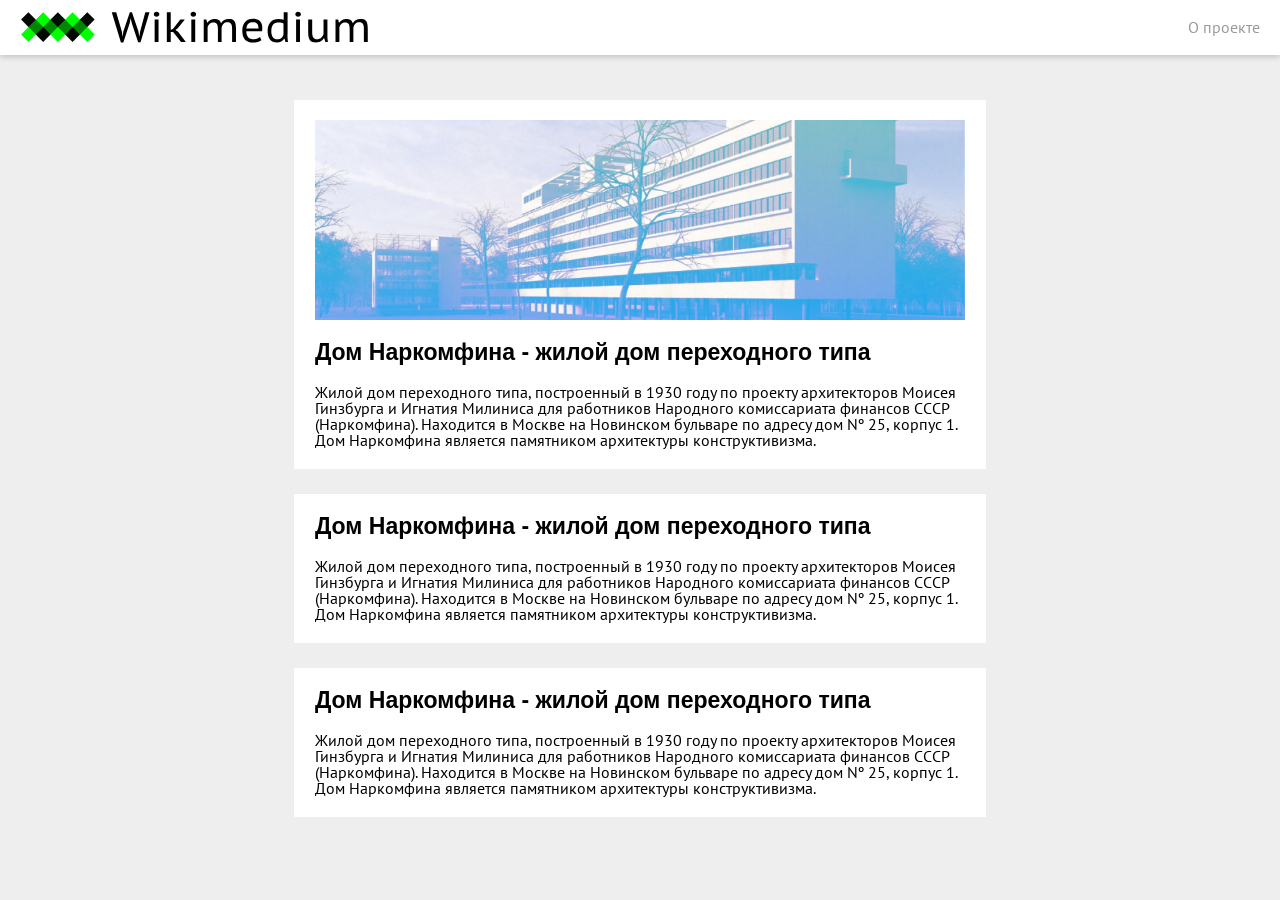
==== commit 62ac44be: "." ====
--- a/index.html
+++ b/index.html
@@ -1,5 +1,5 @@
 <!DOCTYPE html>
-<html lang="ru">
+<html lang="en">
   <head>
     <meta charset="UTF-8" />
     <meta name="viewport" content="width=device-width, initial-scale=1.0" />
@@ -12,2028 +12,57 @@
     <meta property="og:title" content="Дом Наркомфина" />
     <meta
       property="og:description"
-      content="Проект разработан для изучения основ веб-вёрстки, языка гипертекстовой
-          разметки HTML и&nbsp;каскадных таблиц стилей CSS"
+      content="Проект разработан для изучения основ веб-вёрстки, языка гипертекстовой разметки HTML и каскадных таблиц стилей CSS"
     />
     <meta
-      property="og:Image"
-      content="https://raw.githubusercontent.com/1zumink/hse_narkomfin_IlyaLang/refs/heads/main/images/narkomfin.jpg"
+      property="og:image"
+      content="https://raw.githubusercontent.com/annkomkova/wikimedium_b25ds09/refs/heads/main/images/narkomfin.jpg"
     />
-    <meta property="og:url" content="" />
+    <meta
+      property="og:url"
+      content="https://annkomkova.github.io/wikimedium_b25ds09/"
+    />
   </head>
-  <body>
+  <body id="main">
     <nav class="menubar">
-      <a href="dom-narkomfina.html">
+      <a href="index.html">
         <img src="images/logo.svg" alt="" />
       </a>
-      <a href="about.html">О проекте </a>
+      <a href="about.html">О проекте</a>
     </nav>
 
-    <nav class="sidebar">
-      <ol>
-        <li>
-          <a href="#1">История создания дома Наркомфина</a>
-          <ol>
-            <li><a href="#1_1">ОСА и Стройком</a></li>
-            <li>
-              <a href="#1_2">Сотрудничество М. Я. Гинзбурга и Н. А. Милютина</a>
-            </li>
-          </ol>
-        </li>
-
-        <li>
-          <a href="#2"
-            >Идеология «опытного коммунального дома переходного типа»</a
-          >
-        </li>
-
-        <li><a href="#3">Участок</a></li>
-
-        <li><a href="#4">Состав жилого комплекса</a></li>
-
-        <li>
-          <a href="#5">Архитектура</a>
-          <ol>
-            <li><a href="#5_1">Пространственная организация комплекса</a></li>
-            <li>
-              <a href="#5_2">Дом Наркомфина и 5 принципов Ле Корбюзье</a>
-              <!-- <ol>
-                <li><a href="#5_2_1">Парк и открытый первый этаж</a></li>
-                <li><a href="#5_2_2">Внутренняя структура</a></li>
-                <li>
-                  <a href="#5_2_3">Типы ячеек-квартир и их распределение</a>
-                </li>
-                <li><a href="#5_2_4">Архитектура коммунального корпуса</a></li>
-                <li><a href="#5_2_5">Фасады</a></li>
-              </ol> -->
-            </li>
-            <li>
-              <a href="#5_3">Конструкции и материалы</a>
-              <!-- <ol>
-                <li><a href="#5_3_1">Железобетонный каркас</a></li>
-                <li><a href="#5_3_2">Блоки Прохорова</a></li>
-                <li><a href="#5_3_3">Инженерные коммуникации</a></li>
-                <li><a href="#5_3_4">Внешние стены</a></li>
-                <li><a href="#5_3_5">Другие экспериментальные материалы</a></li>
-                <li><a href="#5_3_6">Цветочницы</a></li>
-              </ol> -->
-            </li>
-            <li>
-              <a href="#5_4">Интерьеры</a>
-              <ol>
-                <!-- <li><a href="#5_4_1">Освещение</a></li>
-                <li><a href="#5_4_2">Сдвижные окна</a></li>
-                <li><a href="#5_4_3">Цвет</a></li> -->
-              </ol>
-            </li>
-          </ol>
-        </li>
-
-        <li>
-          <a href="#6">Критика проекта</a>
-          <ol>
-            <li><a href="#6_1">Критика с технической стороны</a></li>
-            <li>
-              <a href="#6_2">Критика с бытовой стороны</a>
-            </li>
-          </ol>
-        </li>
-
-        <li>
-          <a href="#7">История эксплуатации</a>
-          <ol>
-            <li><a href="#7_1">Развитие городского окружения</a></li>
-            <li>
-              <a href="#7_2">Перестройки</a>
-            </li>
-            <li>
-              <a href="#7_3">Причины ветхости дома</a>
-            </li>
-          </ol>
-        </li>
-
-        <li>
-          <a href="#8">Новейшая история дома и реставрация</a>
-          <ol>
-            <li>
-              <a href="#8_1"
-                >Нереализованные проекты реставрации / 1980-е — 2014</a
-              >
-              <!-- <ol>
-                <li><a href="#8_1_1">Первый проект / конец 1980-х годов</a></li>
-                <li><a href="#8_1_2">Второй проект / 1990-е годы</a></li>
-                <li>
-                  <a href="#8_1_3"
-                    >Третий проект / начало 2000-х / апарт-отель</a
-                  >
-                </li>
-                <li><a href="#8_1_4">Эскизный проект / 2014</a></li>
-              </ol> -->
-            </li>
-            <li>
-              <a href="#8_2">Реализованный проект реставрации / 2016—2020</a>
-              <!-- <ol>
-                <li>
-                  <a href="#8_2_1"
-                    >Реставрация объемно-пространственного решения и фасадов</a
-                  >
-                </li>
-                <li>
-                  <a href="#8_2_2">Реставрация конструкций и кладки стен</a>
-                </li>
-                <li>
-                  <a href="#8_2_3"
-                    >Реставрация и замена, дополнение внутренних перегородок</a
-                  >
-                </li>
-                <li><a href="#8_2_4">Реставрация окон и витражей</a></li>
-                <li><a href="#8_2_5">Реставрация кровель и парапета</a></li>
-                <li>
-                  <a href="#8_2_6">Реставрация и приспособление интерьеров</a>
-                </li>
-                <li>
-                  <a href="#8_2_7"
-                    >Цвет: исследование и восстановление покрасок</a
-                  >
-                </li>
-                <li><a href="#8_2_8">Реставрация полов</a></li>
-                <li><a href="#8_2_9">Реставрация: издания и награды</a></li>
-              </ol>
-            </li> -->
-            </li>
-          </ol>
-        </li>
-        <li>
-          <a href="#9">Значение проекта в исторической перспективе</a>
-          <ol>
-            <li>
-              <a href="#9_1"
-                >Смена приоритетов в Советской России начала 1930-х годов как
-                причина сворачивания эксперимента конструктивистов</a
-              >
-            </li>
-            <li>
-              <a href="#9_2"
-                >Дом Наркомфина в перспективе развития архитектуры модернизма</a
-              >
-            </li>
-          </ol>
-        </li>
-        <li>
-          <a href="#10">Реальная жизнь в доме Наркомфина</a>
-          <ol>
-            <li><a href="#10_1">Известные жители</a></li>
-          </ol>
-        </li>
-      </ol>
-    </nav>
-    <h1>Дом Наркомфина</h1>
-
-    <p>
-      <b>Дом Наркомфи́на</b> — один из знаковых памятников архитектуры советского
-      <a
-        href="https://ru.wikipedia.org/wiki/%D0%90%D0%B2%D0%B0%D0%BD%D0%B3%D0%B0%D1%80%D0%B4_(%D0%B8%D1%81%D0%BA%D1%83%D1%81%D1%81%D1%82%D0%B2%D0%BE)"
-        >авангарда</a
-      >
-      и
-      <a
-        href="https://ru.wikipedia.org/wiki/%D0%9A%D0%BE%D0%BD%D1%81%D1%82%D1%80%D1%83%D0%BA%D1%82%D0%B8%D0%B2%D0%B8%D0%B7%D0%BC_(%D0%B8%D1%81%D0%BA%D1%83%D1%81%D1%81%D1%82%D0%B2%D0%BE)"
-        >конструктивизма.</a
-      >
-      Построен в
-      <a href="https://ru.wikipedia.org/wiki/1928_%D0%B3%D0%BE%D0%B4">1928</a
-      >—<a href="https://ru.wikipedia.org/wiki/1930_%D0%B3%D0%BE%D0%B4"
-        >1930 годах</a
-      >
-      по проекту архитекторов
-      <a
-        href="https://ru.wikipedia.org/wiki/%D0%93%D0%B8%D0%BD%D0%B7%D0%B1%D1%83%D1%80%D0%B3,_%D0%9C%D0%BE%D0%B8%D1%81%D0%B5%D0%B9_%D0%AF%D0%BA%D0%BE%D0%B2%D0%BB%D0%B5%D0%B2%D0%B8%D1%87"
-        >Моисея Гинзбурга</a
-      >,
-      <a
-        href="https://ru.wikipedia.org/wiki/%D0%9C%D0%B8%D0%BB%D0%B8%D0%BD%D0%B8%D1%81,_%D0%98%D0%B3%D0%BD%D0%B0%D1%82%D0%B8%D0%B9_%D0%A4%D1%80%D0%B0%D0%BD%D1%86%D0%B5%D0%B2%D0%B8%D1%87"
-        >Игнатия Милиниса</a
-      >
-      и инженера
-      <a
-        href="https://ru.wikipedia.org/wiki/%D0%A1%D0%B5%D1%80%D0%B3%D0%B5%D0%B9_%D0%9B%D1%8C%D0%B2%D0%BE%D0%B2%D0%B8%D1%87_%D0%9F%D1%80%D0%BE%D1%85%D0%BE%D1%80%D0%BE%D0%B2"
-        >Сергея Прохорова</a
-      >[2] для работников
-      <a
-        href="https://ru.wikipedia.org/wiki/%D0%9D%D0%B0%D1%80%D0%BE%D0%B4%D0%BD%D1%8B%D0%B9_%D0%BA%D0%BE%D0%BC%D0%B8%D1%81%D1%81%D0%B0%D1%80%D0%B8%D0%B0%D1%82_%D1%84%D0%B8%D0%BD%D0%B0%D0%BD%D1%81%D0%BE%D0%B2_%D0%A1%D0%A1%D0%A1%D0%A0"
-        >Народного комиссариата финансов СССР</a
-      >
-      (Наркомфина). Автор замысла дома Наркомфина М. Я. Гинзбург определял его
-      как «опытный дом переходного типа»[3]. Дом находится в
-      <a
-        href="https://ru.wikipedia.org/wiki/%D0%9C%D0%BE%D1%81%D0%BA%D0%B2%D0%B0"
-        >Москве</a
-      >
-      по адресу:
-      <a
-        href="https://ru.wikipedia.org/wiki/%D0%9D%D0%BE%D0%B2%D0%B8%D0%BD%D1%81%D0%BA%D0%B8%D0%B9_%D0%B1%D1%83%D0%BB%D1%8C%D0%B2%D0%B0%D1%80"
-        >Новинский бульвар</a
-      >, дом 25, корпус 1.
-    </p>
-    <img src="images/narkomfin.jpg" alt="" />
-    <p>
-      С 1980-х годов дом находился в аварийном состоянии, был трижды включён в
-      список «100 главных зданий мира, которым грозит уничтожение»[4]. В 1986
-      начато исследование и работа над проектом реставрации дома по инициативе
-      Владимира Гинзбурга; в 1998 году проект отмечен первой премией фестиваля
-      «Зодчество». В 2016—2020 годах дом отреставрирован по проекту АБ «Гинзбург
-      Архитектс». Результаты исследования и реставрации опубликованы[5][6].
-      Сейчас Дом Наркомфина — и памятник архитектуры, и жилой дом.
-    </p>
-    <p>
-      В 2021 году Музей современного искусства «Гараж» инициировал масштабное
-      исследование Дома Наркомфина, в том числе истории жизни его создателей и
-      обитателей на протяжении почти ста лет. Полученное знание становится
-      основой экскурсионных маршрутов, публикаций, разнообразных публичных и
-      просветительских проектов, выстроенных вокруг легендарного дома. Помимо
-      этого, для жильцов дома, патронов Музея и владельцев карт GARAGE доступно
-      кафе Дома Наркомфина, а на первом этаже жилого корпуса открылся книжный
-      магазин.[7]
-    </p>
-
-    <img
-      src="https://upload.wikimedia.org/wikipedia/commons/thumb/7/77/Narkmomfinfoto2.jpg/560px-Narkmomfinfoto2.jpg"
-      alt=""
-    />
-    <h2 id="1">История создания дома Наркомфина</h2>
-    <hr />
-    <h3 id="1_1">ОСА и Стройком</h3>
-    <p>
-      Дом Наркомфина, или 2-й дом Совнаркома (СНК) РСФСР, стал одним из
-      экспериментальных домов, построенных по результатам теоретических
-      исследований Секции типизации Стройкома РСФСР, созданной по инициативе М.
-      Я. Гинзбурга и работавшей под его руководством в 1928—1929 годы (в работе
-      также участвовали входившие в объединение ОСА М. О. Барщ, В. Н.
-      Владимиров, А. Л. Пастернак, Г. Р. Сум-Шик). Как сказано в монографии
-      Йоганнеса Крамера[нем.] «Das Narkomfin Kommunehaus In Moskau 1928—2012»,
-      <i>
-        «аналогичные устремления существовали в то же время и в Германии, где
-        этими вопросами занимался Исследовательский институт экономической
-        эффективности в строительстве и жилищном хозяйстве (RfG[нем.]), хотя
-        полученные им результаты были менее радикальными и менее
-        призрачными»[8].
-      </i>
-    </p>
-    <p>
-      Учреждению секции предшествовала работа в 1928 году комиссии Стройкома по
-      отбору типовых проектов жилья для строительства. Комиссия пришла к выводу,
-      что большинство известных на тот момент проектов не может быть
-      использовано как типовые, поэтому для разработки типовых проектов была
-      создана Секция типизации[9]. Подготовкой для работы над новым форматом
-      жилья также стала работа над домом Госстраха на Малой Бронной (1926—1927,
-      М. Я. Гинзбург и В. Н. Владимиров) и конкурс на «эскизный проект жилого
-      дома трудящихся», проведённый журналом «Современная архитектура» (Гинзбург
-      подал на конкурс проект «Коммунального дома А-1»). Выставка проектов
-      конкурса состоялась в июне 1927 года[10].
-    </p>
-    <p>
-      Результаты исследования секции М. Я. Гинзбург доложил на пленуме Стройкома
-      РСФСР, где было принято постановление, рекомендовавшее несколько
-      разработанных жилых ячеек к массовому строительству, а остальные — к
-      опытно-показательному, начиная с 1928 года. Согласно этому постановлению
-      было построено шесть «экспериментальных коммунальных домов переходного
-      типа» в Москве, Свердловске и Саратове. Все они служили для проверки
-      результатов теоретических исследований Секции типизации и были созданы в
-      рамках финансировавшейся государством программы экспериментального
-      строительства 1929 года. Проект дома Наркомфина создан в 1928—1929 годы,
-      строительство велось в 1929—1930 годы.
-    </p>
-    <p>
-      С. О. Хан-Магомедов называет дом Наркомата финансов самым интересным из
-      шести экспериментальных домов[2].
-    </p>
-    <h3 id="1_2">Сотрудничество М. Я. Гинзбурга и Н. А. Милютина</h3>
-    <p>
-      Заказчиком жилого комплекса выступал нарком финансов РСФСР (1924—1929) Н.
-      А. Милютин, известный как автор схем социалистического расселения и
-      градостроительных концепций соцгорода[11], он же определил функциональные
-      характеристики будущего здания[12]. Сотрудничество наркома Н. А. Милютина
-      и архитектора М. Я. Гинзбурга началось несколько раньше, на строительстве
-      дома Госстраха (1926—1927), — Милютин был инициатором строительства двух
-      домов Госстраха в Москве. Идеи Н. А. Милютина об устройстве жилища
-      воплотились при создании дома Наркомфина (Дома-парохода, или 2-го дома
-      СНК).
-    </p>
-    <p>
-      По теории Милютина[13],
-      <i>
-        «значительное повышение жизненного уровня рабочих и развитие
-        обобществлённых форм обслуживания бытовых нужд трудящихся (общественное
-        питание, ясли, детские сады, клубы и т. п.) постепенно уничтожают
-        значение семьи как хозяйственного соединения. Этот процесс неизбежно
-        приведёт, в конечном счёте, к полной переделке семейных форм общежития.
-        <…> Задача раскрепощения женщины от мелкого домашнего хозяйства и
-        вовлечение её в производство заставляет нас ставить вопрос о всемерном
-        содействии этому процессу»[14].
-      </i>
-    </p>
-    <p>
-      Задача реализации этих принципов и была поставлена перед авторами проекта.
-      Согласно Е. Милютиной, это был дом «нового быта»[15].
-    </p>
-    <p>
-      Сметная стоимость строительства составила 10 млн рублей[16]. Строительство
-      жилого корпуса осуществлялось под наблюдением комиссии, возглавлявшейся Н.
-      А. Милютиным. Коммунальный корпус и корпус прачечной строились без
-      утверждённых чертежей[17].
-    </p>
-    <h2 id="2">Идеология «опытного коммунального дома переходного типа»</h2>
-    <hr />
-    <p>
-      Идеи, связанные с планировочной и объёмной структурой, так же как и с
-      функциональным наполнением дома, изложены в публикациях журнала
-      «Современная архитектура», докладе М. Я. Гинзбурга на пленуме
-      Стройкома[2], а также в его книге «Жилище»[18].
-    </p>
-
-    <p>
-      Секция типизации Стройкома РСФСР ставила перед собой задачи разработки
-      экономичного решения проблемы жилья без потери его качества и даже с
-      повышением комфорта, в частности, благодаря естественному освещению не
-      только жилых, но и подсобных зон, в т. ч. коридоров[19].
-    </p>
-    <img
-      src="https://upload.wikimedia.org/wikipedia/commons/7/70/Moisei_Ginzburg.jpg"
-      alt=""
-    />
-    <h6>Архитектор Моисей Гинзбург. Фото М. С. Наппельбаума (1930-е годы)</h6>
-    <p>
-      Гинзбург критически оценивал так называемое моссоветовское строительство
-      («массовое жилищное строительство Москвы первых лет после революции»),
-      считал «экономический эффект» доходного дома более высоким. Поэтому работа
-      Секции началась с анализа типологии «дореволюционного «доходного дома» и
-      её оптимизации.
-    </p>
-    <p>Так М.Я. Гинзбург писал об этой работе в свой книге «Жилище»:</p>
-    <blockquote>
-      Работа была начата с анализа ряда типов жилья в дореволюционном, так
-      называемом «доходном доме». Анализ показал, что этот тип жилья при всем
-      своем культурном убожестве и известной степени удовлетворял интересам
-      средней и мелкой буржуазии и притом давал экономический эффект более
-      высокий, чем например массовое жилищное строительство Москвы первых лет
-      после революции.
-    </blockquote>
-
-    <p>
-      По словам Виктора Бухли, дом Наркомфина был домом переходного типа от
-      «буржуазного дома» к «социалистической коммуне», и, хотя содержал в себе
-      ранее существовавшие «буржуазные» квартиры (ячейки K и 2F), был
-      структурирован таким образом, чтобы облегчить переход индивида к полностью
-      социализированной жизни (в ячейках F)[20].
-    </p>
-    <p>
-      Авторы сохраняли объём и высоту жилых помещений, урезая как площадь, так и
-      высоту подсобных. Были удалены вторые лестницы и комнаты домработниц,
-      уменьшены передние, ванные, спальни и кухни, причём последние — как по
-      площади, так и в высоту. «Уплотнение» подсобных зон компенсировалось
-      большей высотой хорошо освещённых гостиных. Рассчитывались пропорции
-      квартир, оптимальные траектории движения человека внутри и схемы
-      эффективной расстановки мебели. Приведённые в книге расчёты эффективности
-      использования жилого пространства построены на рассмотрении отношения
-      кубатуры к жилой площади квартир и параметра k (k=W/P, соотношение общей
-      кубатуры здания к полезной площади жилых ячеек).
-    </p>
-    <p>
-      Секция Стройкома разработала несколько типов квартир-ячеек разного
-      размера, названных буквами от A до F, причём в маленьких ячейках F
-      размещалась душевая кабина, в больших ячейках А — ванна. Также был
-      разработан «кухонный элемент» сокращённой площади, закрывающийся складной
-      дверью-ширмой[21]. Кухонные элементы были реализованы в доме на
-      Гоголевском бульваре[22]. Почти все созданные тематические жилые дома так
-      называемого «переходного типа» предусматривали наличие завершённых
-      индивидуальных квартир-ячеек и коммунальных зон для постепенного перехода
-      к новому коллективному образу жизни.
-    </p>
-    <p>
-      Одной из ключевых позиций М. Я. Гинзбурга было создание изолированных
-      квартир для отдельных семей: «Архитекторы Секции типизации пришли к
-      выводу, что в условиях тех лет решение жилищной проблемы неотделимо от
-      разработки типовых проектов экономичной малометражной (в первую очередь
-      однокомнатной) квартиры для отдельных семей[23]. Гинзбург рассматривал
-      жилую ячейку будущего как предельно ужатую и экономную, но традиционную по
-      структуре квартиру на одну семью. Пусть даже однокомнатную, но с
-      индивидуальными кухней и ванной. В этом Гинзбург и его
-      сотрудники-единомышленники были согласны с европейскими архитекторами,
-      решавшими те же задачи, — Ле Корбюзье, Эрнстом Маем, Бруно Таутом,
-      Ханнесом Майером[24].
-    </p>
-    <p>
-      В работе Секции Стройкома, как и в выступлениях М. Я. Гинзбурга,
-      отразилась борьба идеи экономичного, но комфортного дома с отдельными
-      квартирами и общественным сервисом — с развивавшейся параллельно в тот же
-      период идеей дома-коммуны (того же Стройкома) с полным обобществлением
-      быта. М. Я. Гинзбург противопоставлял свой «коммунальный дом переходного
-      типа» практике домов-коммун и жёстко критиковал последнюю[25]. По словам
-      М. Я. Гинзбурга, «коммунальный дом» должен «способствовать быстрейшему
-      безболезненному переходу к более высоким формам хозяйства». Именно для
-      этого был запланирован развитый коммунальный блок с функциями
-      общественного питания, стирки, уборки и присмотра за детьми — так же, как
-      и минимальный размер кухонь в квартирах[25]. Между тем М. Я. Гинзбург
-      подчёркивает:
-    </p>
-    <blockquote>
-      <i>
-        «мы сочли совершенно необходимым создание ряда моментов, стимулирующих
-        переход на более высокую форму социально-бытового уклада, но не
-        декретирующих этот переход»[26].
-      </i>
-    </blockquote>
-
-    <p>
-      Таким образом, называть «коммунальный дом» Наркомфина «домом-коммуной»
-      принципиально неверно, так как дом Наркомфина был примером реализации идей
-      противников идеологии дома-коммуны и принудительного обобществления быта.
-    </p>
-    <p>
-      Идеологическое объяснение неизбежности массового коммунального жилья было
-      уже давно придумано в виде идеи «обобществления быта» и принципиального
-      отказа от индивидуальной квартиры как символа мещанского, буржуазного и
-      индивидуалистического хозяйства. Новым стало то, что именно во второй
-      половине 1929 года отказ от семейной квартиры был декларирован на
-      относительно высоком административном уровне (Совнарком РСФСР) и жильё с
-      «обобществлённым бытом» начало в идеологическом смысле официально
-      приобретать характер единственно возможного[27]. Речь теперь могла идти не
-      о коммунальных квартирах с кухнями на несколько семей, а только об
-      общежитиях с общими кухнями и ванными[~ 1].
-    </p>
-    <p>
-      Однако существование концепции коммунального дома архитекторов ОСА в
-      контексте идеологии советского государства, в конце 1920-х — начале 1930-х
-      всё более трансформирующейся под влиянием повестки сталинской
-      индустриализации и риска репрессий, потребовало от архитекторов максимума
-      гибкости в озвучивании и продвижении своих идей, что приводит к ряду
-      противоречий в выступлениях разного времени. В частности, уже в 1929 году
-      М. Я. Гинзбург говорит о необходимости «100-процентного обобществления
-      производственных процессов жилья» и называет исполненную в доме НКФ задачу
-      расселения 50 семейств, <i>«всё ещё семейств»</i>, — «узкой»[~ 2].
-    </p>
-    <p>
-      Основной акцент архитекторы сделали на встроенную мебель и компактные
-      сантехнические ячейки. Именно отсюда берёт начало практика совмещения
-      ванной комнаты с туалетом, реализованная во всех семейных квартирах дома
-      Наркомфина и знакомая нескольким поколениям советских людей.
-      <i>
-        «Они пытались сократить лишние движения обитателей квартир, а также
-        считали необходимым предложить им питаться в общественных столовых,
-        мыться в общественных банях, сдавать бельё в механические прачечные,
-        читать и отдыхать в библиотеках и клубах»[30].
-      </i>
-    </p>
-    <p>
-      Рассматривая дом Наркомфина как опытный, М. Я. Гинзбург не считал его
-      типовым и настаивал на том, что создание типовых проектов жилых домов —
-      путь неправильный, ведущий к «однообразию жилой застройки». Гинзбург
-      считал важной «максимальную гибкость» стандартов и разработку таких
-      стандартных элементов, «которые можно было бы всячески комбинировать <…>
-      варьировать типы жилья, используя одни и те же стандартные
-      элементы»[31][32][уточнить].
-    </p>
-    <h2 id="3">Участок</h2>
-    <hr />
-    <p>
-      Под строительство дома для работников Наркомата финансов в апреле 1929
-      года была отведена территория огородов, ранее принадлежавших двум
-      усадьбам, жилые дома которых были выстроены в XIX веке по красной линии
-      Новинского бульвара; в одном из этих домов в 1910—1922 годы жил Ф. И.
-      Шаляпин и сейчас располагается его дом-музей. Территория полого спускается
-      к Пресненскому пруду, который к 1925 году был осушен и засыпан, а питавшая
-      его река Пресня забрана на этом отрезке в трубу[11].
-    </p>
-    <h2 id="4">Состав жилого комплекса</h2>
-    <hr />
-    <p>
-      В проектной документации дом именовался 2-м домом СНК. Согласно проекту,
-      комплекс должен был состоять из четырёх корпусов:
-    </p>
-    <ol>
-      <li>жилого, на 50 семей и приблизительно 200 человек (построен);</li>
-      <li>
-        коммунального с кухней, двумя столовыми — крытой внутри и летней на
-        крыше, а также спортзалом и библиотекой (построен, кухня работала в
-        1930-е годы, продавая еду на вынос; столовая не заработала);
-      </li>
-      <li>
-        отдельное круглое в плане здание детского сада с яслями планировалось в
-        центральной части парка (не реализовано; к 1934 году детский сад
-        разместился в коммунальном корпусе; в книге «Жилище» Гинзбург писал:
-        «вся свободная площадь коммунального корпуса занята детским садом»[33];
-        просуществовал до 1941 года);
-      </li>
-      <li>
-        «служебный двор», включающий механическую прачечную, сушилку и гараж,
-        был обращён к Новинскому бульвару (реализован; прачечная
-        функционировала, она обслуживала жильцов в 1930-е годы).
-      </li>
-    </ol>
-    <h2 id="5">Архитектура</h2>
-    <hr />
-    <h3 id="5_1">Пространственная организация комплекса</h3>
-    <p>
-      Основной (жилой) корпус вытянут с севера на юг с небольшим отклонением от
-      меридиональной оси, в глубине участка, в 165 м от Новинского бульвара
-      (Садового кольца). Коммунальный (общественный) корпус расположен под углом
-      90° к жилому корпусу в его южной части и соединён с ним крытым навесным
-      переходом в уровне второго этажа. Объём прачечной находится в
-      северо-восточной части территории, ближе к Новинскому бульвару и
-      композиционно связывает ансамбль с городом. Согласно первоначальному плану
-      парка, прачечную и коммунальный корпус объединяла диагональная дорожка.
-      Пройдя под жилым корпусом, можно было попасть на видовую площадку[17].
-    </p>
-    <h3 id="5_2">Дом Наркомфина и 5 принципов Ле Корбюзье</h3>
-    <p>
-      С. О. Хан-Магомедов отмечает созвучие дома Наркомфина 5 принципам Ле
-      Корбюзье в целом: «здесь есть и столбы, и плоская крыша, и горизонтальные
-      окна, и т. д.» и подчёркивает, что пять принципов были опубликованы в № 1
-      журнала «Современная архитектура» за 1928 год и взяты «на вооружение
-      сторонниками конструктивизма, в том числе руководителями ОСА»[34], ср.:
-      «Дом Наркомфина стал одной из первых реализаций всех пяти принципов
-      современной архитектуры, выдвинутых европейским мастером»[35]. Общение М.
-      Я. Гинзбурга, ОСА и редакции СА с Ле Корбюзье во второй половине 1920-х
-      годов было достаточно интенсивным[36].
-    </p>
-    <h4 id="5_2_1">Парк и открытый первый этаж</h4>
-    <p>
-      Важной частью ансамбля М. Я. Гинзбург считал парк, спроектированный на
-      прямоугольном участке между объёмом прачечной и жилого корпуса («Весь дом
-      расположен в парке»[37]). Открытый первый этаж, приподнятый на 2,5 м от
-      земли на круглых опорах, М. Я. Гинзбург объяснял, в числе прочего,
-      стремлением «не разрезать домом территории парка»[37].
-    </p>
-    <p>
-      Помимо парка, М. Я. Гинзбург объясняет открытый первый этаж
-      экономичностью, возможностью преодолеть таким образом неровность участка,
-      а также наименьшей пригодностью первого этажа для жизни и «возможностью
-      оторвать здание от земли, … поднести восприятию человека пространственно
-      чистым и ясным»[37].
-    </p>
-    <img
-      src="https://upload.wikimedia.org/wikipedia/commons/thumb/d/d6/Robert_Byron_1930s_Narkomfin_building_%28Architect_M._Ginzburg%29.png/960px-Robert_Byron_1930s_Narkomfin_building_%28Architect_M._Ginzburg%29.png"
-      alt=""
-    />
-    <h4 id="5_2_2">Внутренняя структура</h4>
-    <p>
-      Жилой корпус — шестиэтажное здание длиной 82,5 м и высотой 17 м, Вдоль
-      восточного фасада сгруппированы спальни и коридоры, вдоль западного
-      гостиные, соответственно спальни получают утреннее солнце, гостиные —
-      вечернее. Ближе к торцам расположены две лестничные клетки, связанные
-      между собой и с квартирами двумя широкими коридорами (4 м в ширину и 2,3 м
-      в высоту) на втором и пятом этажах. Коридоры М. Я. Гинзбург называет
-      горизонтальными артериями и противопоставляет их вертикальным лестницам:
-      коридоры должны были упростить жителям квартир связь с помещениями
-      коммунальных сервисов, а тот факт, что коридоров в доме всего два,
-      позволил сэкономить на нежилых пространствах в противовес жилым. С другой
-      стороны, архитектор трактовал коридоры как общественные пространства
-      («место общественного пребывания»)[26].
-    </p>
-    <p>
-      Жилой корпус разделён по горизонтали на две части: в нижней половине было
-      предусмотрено размещение семей, которые полностью сохранили свою старую
-      хозяйственно-бытовую структуру, в верхней запланированы квартиры для
-      малосемейных: одного человека или супружескую пару без детей.
-      Соответственно, предполагалось, что нижняя половина корпуса будет
-      постепенно удаляться от индивидуального хозяйства; поэтому в квартирах
-      типа K есть крошечные (4 м²) кухни, которые при необходимости позволяют
-      индивидуально готовить пищу, но которые в своём воплощении уже являются
-      вариантом замены, компромиссного решения.
-    </p>
-    <p>
-      Верхняя половина с ячейками F имеет подведённый к жилому помещению газ на
-      случай, если здесь также потребуется подключить небольшой кухонный
-      элемент. Кроме того, в конце коридора, соединяющего квартиры этого типа,
-      есть эрзац-кухня, организованная уже в годы войны, где, хотя и в общей
-      зоне, каждая семья может самостоятельно готовить или разогревать еду[38].
-      Для обеспечения быстрого и безболезненного перехода к более высоким
-      социальным формам домашнего хозяйства, обитателям предлагалось не
-      обязательное, но возможное питание в столовой, стирка белья в прачечной,
-      досуг в библиотеке и воспитание детей в детском саду[38].
-    </p>
-    <h4 id="5_2_3">Типы ячеек-квартир и их распределение</h4>
-    <p>
-      В доме Наркомфина по трактовке М. Я. Гинзбурга использованы три типа
-      квартир-«ячеек», основанных на разработках Секции типизации Стройкома
-      РСФСР. На втором и третьем этажах расположены 9 двухъярусных квартир
-      <b>типа К</b> площадью 78 м², предназначенные для больших семей. Войти в
-      квартиры типа К можно из коридора в уровне 2 этажа. Коридор соединяет две
-      лестничные клетки и продолжается в том же уровне переходом в коммунальный
-      корпус. С востока к коридору 2 этажа примыкает открытая терраса той же
-      ширины. В <b>ячейках K</b>
-      площадь гостиной, или «жилой комнаты» — 25 м², её высота 5 м. В части,
-      разделённой на два яруса высотой по 2,3 м, внизу расположены: соединённая
-      с коридором терраса, передняя и кухня площадью 4,3 м², вверху две спальни
-      19,88 и 12,1 м² с ванной и туалетом (совмещёнными). Жилая площадь ячеек K
-      57—60 м², общая площадь 82—83 м², (площадь квартиры № 11 составляет 100
-      м²). С момента заселения дома этот тип квартир предназначался для наиболее
-      элитных семей по причине их вместительности, удобства и большей
-      «жилплощади»[39].
-    </p>
-    <p>
-      Три этажа с 4 по 6 заняли 24 ячейки <b>типа F</b> площадью 35—36 м²,
-      рассчитанные на одного человека или на семейную пару без детей. По замыслу
-      архитекторов ячейки F обеспечивают лишь самые основные функции
-      повседневной социализированной жизни: сон в спальных нишах, личная гигиена
-      в душевой кабине и приватные занятия в просторной, высотой 5 м, гостиной.
-      Приготовление и приём пищи, уход за детьми, отдых и развлечения, ранее
-      осуществлявшиеся в дореволюционных формах жилища, были вынесены в
-      коммунальные пространства комплекса. Ячейка F состоит из гостиной высотой
-      3,6 м, прихожей и санузла при входе и спальной ниши со встроенным шкафом,
-      душевой кабиной и раковиной; высота всех помещений, кроме гостиной, 2,3 м.
-      Ячейки выстроены в два яруса: на западный фасад выходят окна гостиных, на
-      восточный фасад между двумя лентами окон спален в уровне пятого этажа
-      выходит галерея, соединяющая входы всех ячеек типа F, расположенных между
-      лестничными клетками. При выбранной планировке гостиная и спальная ниша
-      открыты друг другу, визуально и пространственно, чем обеспечивалось
-      двухстороннее освещение и проветривание. Единственными закрытыми
-      пространствами квартиры являлись душевая кабина с умывальником и туалет.
-      При необходимости визуальное и физическое разделение спальной ниши и
-      гостиной достигалось карнизом с занавеской, как и предусматривалось одним
-      из вариантов ячейки <b>типа F</b> . В малометражных квартирах F нет
-      кухонь. Отсутствие кухонь, по В. Бачли, служит предельным выражением
-      социализированной жизни и нового быта[40]. Жилая комната оборудована
-      небольшим «кухонным элементом» для подогрева пищи (фактически газовая
-      плита, установленная в жилой комнате).
-    </p>
-    <p>
-      В торцах дома расположены ячейки <b>2F</b>: сдвоенные ячейки типа F с
-      ванной вместо душевой кабины и квартиры большего размера, а в южном торце,
-      две <b>увеличенные ячейки K</b> площадью более 100 м², отмеченные на
-      фасаде полукруглыми балконами. Ячейки 2F в целом дублируют структуру ячеек
-      F. В них две гостиных высотой 3,6 м, а также столовая, передняя, ванная,
-      туалет и кухня высотой 2,3 м. М. Я. Гинзбург называет ячейки 2F «в
-      социально-бытовом отношении <…> обычными квартирами с более рациональным
-      распределением высот, а потому и с более интересным пространственным
-      решением», однако ничего не говорит ни о количестве ячеек 2F в доме, их
-      площади, и количестве комнат в них. Виктор Бачли приводит следующие
-      данные[41]. Вдоль каждой лестничной клетки расположены ячейки 2F двух
-      типов: двухуровневые (три квартиры на 6-м этаже), остальные одноуровневые
-      (три квартиры на 4-м этаже). Все комнаты ячеек, по аналогии с
-      дореволюционными квартирами визуально и физически отделены друг от друга
-      стенами и дверными проёмами. Вдоль южной лестничной клетки находятся две
-      <i>«сочленённые ячейки К» (англ. articulated K-units </i>— определение
-      Бачли). Этот тип квартир никогда не упоминался ни в рекомендациях
-      Стройкома РСФСР, ни в работах Гинзбурга, его учеников и комментаторов.
-      Отличается от ячеек К существенно большей площадью, наличием
-      дополнительного туалета и столовой на нижнем уровне, а также большими
-      полукруглыми балконами. Общая площадь торцевых <b>ячеек 2F</b> составляла
-      от 77 (кв. № 14) до 114 м² (кв. № 18, пять комнат[42]).
-    </p>
-    <p>
-      В южной части дома на уровне плоской кровли, в седьмом ярусе,
-      располагались комнаты типа общежития, где были реализованы опубликованные
-      Николаем Милютиным в «Соцгороде» жилые ячейки на одного человека. Часть из
-      них — на одного человека, часть — на двух, площадью соответственно 9 и 15
-      м², высотой 2,6 м, объединённые общим санузлом и душем между каждыми двумя
-      комнатами[43]. Во второй половине 1930-х годов это были уже вполне
-      обособленные квартиры №№ 50 и 51 Наркома земледелия РСФСР Лисицина Н. В. и
-      Управделами СНК Герасимова И. С.
-    </p>
-    <p>
-      В доме НКФ планировалось не только опробовать новые методы строительства и
-      изучить их эффективность —
-      <i>
-        «в доме Наркомфина сами люди должны были стать частью архитектурных
-        экспериментов. Только так можно понять на самом деле бессмысленное с
-        экономической и организационной точек зрения многообразие различных
-        типов квартир с многочисленными вариантами их исполнения»[8].
-      </i>
-    </p>
-    <p>
-      По данным Архнадзора, Гинзбург никогда не публиковал осуществлённый
-      вариант планов дома и не упоминал о наличии в нём квартиры Милютина[44].
-      Поэтому ни в одном из источников времён СССР, как и в российских
-      источниках двух последующих десятилетий не найти достоверных данных о
-      количествах квартир-ячеек F, K и 2F в доме НКФ. Нет таких данных и в
-      монографии Овсянниковой Е. Б. и Милютиной Е. Н. «Жилой комплекс „Дом
-      Наркомфина“, Москва, Новинский бульвар, 25», 2015. Впервые данные по
-      количественному составу разнотипных квартир приведены в монографии Виктора
-      Бачли 1999 года[45].
-    </p>
-    <p>
-      Обследование дома Наркомфина, проведённое в 1994 году профессором МАрхИ
-      Еленой Овсянниковой и швейцарскими студентами из Женевы, которыми
-      руководил Жан-Клод Люди (фр. <i>Jean-Claude Ludi</i>[~ 3]), показало, что
-      его внутренняя структура оказалась ещё сложнее, чем было заявлено в
-      проекте. Нестандартные квартиры, как оказалось, были на каждом этаже, хотя
-      большинство их — типовые. Общее число вариантов жилых ячеек могло доходить
-      до одиннадцати (включая помещение для консьержа, «студию» на верхнем
-      этаже, общежитие на кровле, пентхаус самого Милютина и обозначенные
-      квартирами комнаты для прислуги площадью 10—11 м² в торцах жилого корпуса
-      на 4 и 6 этажах, радом с большими квартирами начальства — №№ 13, 16, 45 и
-      47). В конце коридора пятого этажа (на месте кв. 43) находилась общая
-      кухня, организованная уже в 1940-е годы, а из самого коридора был доступ в
-      чуланы для хранения вещей, не всегда помещавшихся в ячейки «F».
-    </p>
-    <p>
-      В обстоятельной монографии Йоганнеса Крамера[нем.] (профессор ТУ Берлин;
-      2013), содержащей наиболее полные результаты исследований внутренней
-      структуры и компоновочных решений дома Наркомфина отмечено:
-      <i>
-        «Неоднократно упомянутая противоречивость проекта заключается в том, что
-        Гинзбург и Милинис очевидно не могли или не хотели выбрать единую
-        последовательную концепцию организации жилого пространства. Напротив
-        различные типы квартир не только скомпонованы и оборудованы совершенно
-        различно, но и спроектированы для совершенно различных групп
-        пользователей так, что в целом возникла своего рода энциклопедия нового
-        жилья с четырьмя принципиально различными типами квартир, каждая из
-        которых, в свою очередь, имеет собственные варианты исполнения»[46].
-      </i>
-    </p>
-    <h4 id="5_2_4">Архитектура коммунального корпуса</h4>
-    <p>
-      «Обобществлённый», или коммунальный, корпус состоит из объёма лестницы —
-      лаконичного белого параллелепипеда, в западной части, и расположенного за
-      ним основного функционального объёма. В уровне второго этажа к лестнице
-      примыкает навесной переход к жилому корпусу; лестничный объём в своей
-      верхней части выше основного, поскольку кровля решена как эксплуатируемая
-      и лестница обеспечивает выход на неё. Лестница освещена вертикальным окном
-      в её южной стене. Внутреннее пространство основного объёма разделено по
-      высоте на 2 яруса высотой 4,9 и 5,1 м, северный фасад на всю высоту закрыт
-      сплошным витражом, причём контур остекления вынесен вперёд и межярусное
-      перекрытие к стеклу не примыкает. Южная часть коммунального корпуса,
-      приблизительно на треть его глубины разделена на 4 яруса, причём 2 и 4
-      этажи выходят в примыкающие к ним двухсветные пространства северной части
-      как балконы.
-    </p>
-    <h4 id="5_2_5">Фасады</h4>
-    <p>
-      Лаконичные фасады сочетают белый цвет стен, большие плоскости остекления и
-      открытые в некоторых частях для обозрения круглые колонны чёрного цвета.
-      Фасады отражают внутреннюю структуру дома. На восточном фасаде окна
-      спален, коридора 5 этажа и углубление террасы 2 этажа складываются в
-      горизонтальные ленты. В основании каждой ленты остекления расположены
-      вынесенные вперёд протяжённые «полочки» подставок для цветов с тонкими
-      прорезями водостоков.
-    </p>
-    <p>
-      На западном фасаде окна гостиных ячеек F складываются в верхней части в
-      две крупные ленты. Несколько более сложную геометрию нижней части
-      определяет структура ячеек K, чередующих большие окна гостиных и окна
-      кухонь меньшего размера. Обе лестничные клетки выходили на западный фасад
-      вертикальными окнами. Северный торцевой фасад лишён окон и оживлён лишь
-      выступом балкона, хорошо освещённый южный решён пластичнее — три выступа
-      полукруглых балконов размещены в уровне третьего, пятого и шестого этажей.
-    </p>
-    <img
-      src="https://upload.wikimedia.org/wikipedia/commons/thumb/3/30/Narkomfin_Building_Moscow_2007_03.jpg/600px-Narkomfin_Building_Moscow_2007_03.jpg"
-      alt=""
-    />
-    <h3 id="5_3">Конструкции и материалы</h3>
-    <p>
-      Строительство Дома Наркомфина стало площадкой для опытов с передовыми
-      строительными технологиями своего времени, многие из которых уже были
-      известны на Западе, но были адаптированы к реалиям Советской России,
-      прежде всего, в результате экспериментов компании Технобетон, основанной в
-      1925 году и возглавлявшейся С. Л. Прохоровым, который обладал опытом
-      работы как в России, так и в Германии[6].
-    </p>
-    <p>
-      По словам И. А. Казуся, «Кроме «Техбетона», в стране тогда не было другого
-      коллектива, готового к реализации замысла Гинзбурга»[47].
-    </p>
-    <p>
-      Конструктивная схема дома включает несущий монолитный железобетонный
-      каркас, самонесущие наружные и внутренние стены из бетонитовых камней и
-      перекрытия из монолитного железобетона с заполнением из пустотелых
-      бетонитовых камней. Жилой корпус разделен на три блока двумя
-      деформационными швами. Монолитные ленточные фундаменты имеют различную
-      глубину заложения, разное сечение и армирование в зависимости от состояния
-      грунтов на конкретных участках[6].
-    </p>
-    <h4 id="5_3_1">Железобетонный каркас</h4>
-    <p>
-      Несущая конструкция всех корпусов — монолитный железобетонный каркас. Для
-      армирования применялась гладкая сталь со спиральной обмоткой[5].
-    </p>
-    <blockquote>
-      <i>
-        «Статическую нагрузку несут круглые железобетонные столбы с арматурой
-        Консидера. В поперечном направлении расстояние между осями 3,50 и 4,50
-        м. В продольном направлении — 3,75 м. Столбы в продольном и поперечном
-        направлении связаны железобетонными прогонами. В поперечном направлении
-        имеются консоли по обе стороны, дающие общую глубину корпуса 10,15 м.
-        Таким образом почти все столбы оказываются внутри архитектурного
-        пространства, и наружные стены по каждому этажу передают нагрузку
-        столбам через консоли. Толщина столбов 35 см. Наружные стены выполнены
-        из пустотелых шлакобетонных камней типа „Крестьянин“ в полтора камня с
-        засыпкой между камнями 6 см шлака. Общая толщина наружных стен 36
-        см»[48].
-      </i>
-    </blockquote>
-    <h4 id="5_3_2">Блоки Прохорова</h4>
-    <p>
-      Важным нововведением С. Л. Прохорова стало использование блоков
-      «холодного» бетонитового камня с двумя крупными отверстиями: для
-      междуэтажных перекрытий и внутри вертикальных стен между квартирами и в
-      ограждении лестничных клеток. Пустоты блоков использовали для прокладки
-      канализационных, водосточных и вентиляционных каналов, размещённых внутри
-      здания.
-    </p>
-    <p>
-      «Холодные» блоки с двумя отверстиями М. Я. Гинзбург называет «обычными для
-      немецкого бетонного строительства» (действительно, они известны, в
-      частности, в практике Баухауса). С. Л. Прохоров организовал производство
-      похожих блоков с крупными отверстиями прямо на стройплощадке дома
-      Наркомфина с использованием станков для производства блоков «Крестьянин»,
-      куда подкладывались деревянные вкладыши для изготовления отверстий[48].
-      Впоследствии они получили название «блоков Прохорова».
-    </p>
-    <p>
-      В составе межэтажных перекрытий бетонитовые блоки чередовались с балками
-      из армированного бетона. Ширина основных армированных балок, соединяющих
-      колонны, — 40 см, между ними на расстоянии 50—60 см отливались
-      дополнительные балки шириной 10—15 см; между ними с помощью досок
-      специальной опалубки (без гвоздей) укладывали бетонитовые блоки с
-      отверстиями внутри. Перекрытие получалось прочным и лёгким. Такая
-      технология позволяла экономить до 20 процентов бетона по сравнению с
-      монолитной железобетонной плитой[6].
-    </p>
-    <h4 id="5_3_3">Инженерные коммуникации</h4>
-    <p>
-      Блоки Прохорова позволили спрятать каналы канализации, водоснабжения,
-      вентиляции, а на южном фасаде ливневого стока, в стены и перекрытия,
-      освободив пространство квартир (поверху была проложена только
-      электропроводка). Часть чугунных канализационных труб была проложена в
-      составе перекрытий, в местах стыковки больших и малых квартир-«ячеек» для
-      прокладки канализации использовались сдвоенные балки. Поскольку трубы
-      заливали бетоном вместе с блоками и с арматурой, это повлекло отложенные
-      проблемы с доступом к ним для ремонта во время эксплуатации, который по
-      этой причине не осуществлялся, протечкам и последующей необходимости в
-      разборке и замене части стен во время реставрации[6].
-    </p>
-    <h4 id="5_3_4">Внешние стены</h4>
-    <p>
-      Каркас колонн позволил снять конструктивную нагрузку с внешних стен,
-      сделав их самонесущими, и позволил использовать ленточные окна,
-      отказавшись от вертикальных простенков. Данный материал напоминает
-      поризованные керамические блоки-«камни» со щелевидными пустотами внутри,
-      широко используемые в современном строительстве, по размерам и другим
-      параметрам. В составе внешних стен блоки укладывали вперевязку в три слоя:
-      снаружи целый блок, затем теплоизоляционный слой шлака толщиной ок. 6 см и
-      кладка в полблока в внутренней стороны. Стена получалась тонкой, 36 см,
-      лёгкой и тёплой. С. Л. Прохоров подчёркивал, что такая конструкция стены
-      позволяет экономить до 25 % бетона, а её теплоизоляционный эффект лучше,
-      чем у кирпичной стены в 2,5 кирпича[49].
-    </p>
-    <h4 id="5_3_5">Другие экспериментальные материалы</h4>
-    <p>
-      Камышит и соломит, материалы, нередко упоминаемые в связи с Домом
-      Наркомфина и строительством периода авангарда в целом, представляют собой
-      теплоизоляционные материалы — аналог современной минеральной ваты
-      органического происхождения, — из сухой травы или соломы. В доме
-      Наркомфина камышит и соломит были использованы в небольшом количестве,
-      преимущественно для теплоизоляции мест, в которых балки основного каркаса
-      выходят на внешний контур, ради того, чтобы избежать возникновения
-      «мостиков холода».
-    </p>
-    <p>
-      Фибролит — прессованные плиты из деревянной стружки и опилок, можно
-      считать предтечей современного ДСП[уточнить] или ДВП. В доме Наркомфина
-      фибролит использовался только для межкомнатных перегородок в виде плит 600
-      х 300 х 60 мм, покрытых слоем штукатурки 15-20 мм. Этот материал не
-      выдержал испытания временем, плиты деформировались и утратили несущую
-      способность.
-    </p>
-    <p>
-      Ксилолит — покрытие пола из опилок, связанных магнезитом, по
-      эксплуатационным качествам аналогичен цементному наливному полу, но теплее
-      и мягче. В доме Наркомфина толщина напольного покрытия из ксилолита — 2
-      см, его укладывали в 2 слоя. Покрытие сохранилось и законсервировано в
-      Коммунальном корпусе и на ступеньках лестниц. Ксилолит по-прежнему
-      применяется в интерьерах промышленных помещений.
-    </p>
-    <p>
-      Плоская гольццементная кровля дома утеплена шлаком и снабжена водостоками,
-      проведёнными в теле внешних стен дома, в частности, на южном торце.
-      Мощение кровли было выполнено бетонными плитками с заполнением из гальки.
-      Примерно 30—35 % плиток сохранилось и законсервировано во время
-      реставрации 2017—2020 годов[6].
-    </p>
-    <p>
-      Технологические решения кровли с теплоизоляцией «торфоплитами» из
-      прессованного торфа и гидроизоляцией битумом следовали схеме,
-      разработанной ведущим германским специалистом по плоским крышам Эрнстом
-      Маем.
-    </p>
-    <h4 id="5_3_6">Цветочницы</h4>
-    <p>
-      Ленты цветочниц на восточном фасаде — характерный элемент архитектуры
-      дома. Помимо декоративной, они несли и функциональную нагрузку, поскольку
-      были задуманы для дополнительной защиты стены от влаги. Лотки цветочниц
-      установлены на железобетонных консолях с арматурными выпусками,
-      закрепленными при строительстве во внешней части стен. После монтажа
-      консолей на месте отливали дно и борт лотка. Пунктир цветочниц хорошо
-      виден на старых фотографиях и прочитывается как часть архитектурного
-      решения «ленточного» фасада и находит аналогии на фасадах других зданий
-      периода авангарда.
-    </p>
-    <p>
-      Согласно замыслу, землю насыпали прямо в цветочницы, а вода полива
-      отводилась через дренажные отверстия на их внешней стороне. В 1950-е —
-      1960-е годы отверстия заделали, вода стала попадать в трещины между
-      штукатуркой и кладкой стен и вызвала разрушение их поверхности.
-    </p>
-    <h3 id="5_4">Интерьеры</h3>
-    <h4 id="5_4_1">Освещение</h4>
-    <p>
-      Архитекторы дома Наркомфина уделяли большое внимание освещённости
-      внутренних пространств. «Лучшей системой», зрительно расширяющей
-      пространство, М. Я. Гинзбург называет «горизонтальную световую ленту,
-      подтянутую к потолку». При этом по словам архитектора «горизонтальная
-      лента даёт значительно более равномерную освещённость». Расчёты коснулись
-      и оптимальных отрезков стены выше и ниже окна: в обоих случаях оптимальной
-      названа высота простенка 1 м сверху или снизу. Идеальным же решением
-      признано сплошное остекление, апробированное в доме Наркомфина на примере
-      витража коммунального корпуса[50].
-    </p>
-    <h4 id="5_4_2">Сдвижные окна</h4>
-    <p>
-      Одно из нововведений дома Наркомфина — окна, скользящие по направляющим,
-      сходные с изобретёнными Ле Корбюзье и Пьером Жаннере. Они были
-      «доработаны» с учётом климата. Ленточные окна включали два элемента:
-      подвижные и неподвижные. Неподвижные с железобетонными рамами, подвижные —
-      с дубовыми, скользящими на стальных роликах по стальному направляющему
-      рельсу и прижимающейся к бетону рукояткой с эксцентриком[51]. Места
-      прижима в окне с деревянной рамой были обиты брезентом и войлоком. Внешняя
-      часть неподвижных рам была выполнена из бетона с открытой поверхностью,
-      внутренняя — из сосны и покрашена в белый цвет. Подвижные части были
-      выполнены из некрашеного дуба.
-    </p>
-    <h4 id="5_4_3">Цвет</h4>
-    <p>
-      Эксперименты с цветом в доме Наркомфина стали продолжением опытов, начатых
-      М. Я. Гинзбургом в архитектурной комнате бывшего МВТУ (ныне МГТУ им. Н. Э.
-      Баумана) и признанных автором не очень удачными: «длительное пребывание в
-      этой комнате утомляло». Для работы по подбору цветовых решений квартир
-      дома Наркомфина были приглашены профессор Хиннерк Шепер[нем.][52][53],
-      который в то время возглавлял в Баухаусе мастерскую малярного дела, а
-      также сотрудничал с российским Малярстроем, и Эрик Борхерт, известный
-      разработками цветовых решений больниц и санаториев[5]. Результаты
-      экспериментов подробно описаны в книге «Жилище». Стены в квартирах не
-      оклеивали обоями, а гладко окрашивали — тёплые гаммы колеров для одних
-      квартир и холодные для других. В квартирах тёплой гаммы для потолка была
-      выбрана светлая охра, для стен лимонно-жёлтый. В холодной гамме для
-      потолка использовали голубой оттенок брауншвейг, стены же были
-      голубоватого и зеленоватого оттенков[~ 4]. В обоих случаях была выбрана
-      менее интенсивная гамма, чем в опыте с комнатой МВТУ.
-    </p>
-    <p>
-      «Опыты показали, что тёплая гамма пространственно ограничивает объём:
-      холодная же, наоборот, как бы расширяет помещение», — пишет М. Я.
-      Гинзбург. Вывод, сделанный архитекторами из экспериментальной раскраски
-      интерьеров — следует быть чрезвычайно осторожным в выборе цвета, а яркий
-      цвет уместен на потолке, куда мы смотрим не так часто: поэтому основной,
-      более яркий тон в окраске квартир дома Наркомфина применялся именно на
-      потолках[55].
-    </p>
-    <h2 id="6">Критика проекта</h2>
-    <hr />
-    <p>
-      Дому Наркомфина посвящено большое количество публикаций, как в советских,
-      так и в зарубежных источниках. В западных изданиях описания дома
-      Наркомфина нередко сопровождаются определениями «утопия» и «утопический» —
-      «проект дома Наркомфина — продукт утопических мечтаний молодого Советского
-      государства» (англ. <i>utopian housing project</i>)[56][~ 5]. В советских
-      публикациях авторы старались избегать такой трактовки, используя лексику
-      типа «эксперимент», «экспериментальный», «переходного типа» и тому
-      подобной[~ 6].
-    </p>
-    <h3 id="6_1">Критика с технической стороны</h3>
-    <p>
-      Согласно результатам реставрационных исследований 2016—2020 годов,
-      полемические высказывания 2000-х о непрочности конструкций и строительных
-      материалов дома оказались неверными. При том что дом не ремонтировали на
-      протяжении более чем 80 лет, он оказался ремонтопригодным. Несущую
-      способность утратили только 2 несущие опоры из 70, небольшой крен оказался
-      легко поправимым, вычинке подлежали только 5—10% всех стен здания.
-      Ужасающее состояние восточного фасада было вызвано заделкой дренажных
-      щелей цветочниц, направившей влагу на штукатурку стен, разрушения на южном
-      фасаде произошли из-за лопнувшей внутри стены трубы ливневого стока,
-      замерзшей из-за того, что дом не обогревался зимой в достаточной мере.
-    </p>
-    <p>
-      Представление о том, что дом «построен из камышита», категорически
-      неверно, так как камышит — экспериментальный материал, предшественник
-      современных утеплителей из минеральный ваты, в здании использован в
-      небольшом количестве для утепления балок и предотвращения возникновения
-      «мостиков холода». Единственным материалом, который не выдержал испытания
-      временем, оказался фибролит, предшественник стружечных плит, подобных
-      современному ДВП, из которого были сделаны межкомнатные перегородки.
-      Железобетонные конструкции и бетонные блоки Прохорова, напротив, по
-      результатам исследований оказались наделены большим запасом прочности, они
-      соответствуют современным, более жёстким нормативам[5].
-    </p>
-    <p>
-      Критический настрой полемических публикаций 1990-х — 2000-х был, вероятно,
-      предопределен, с одной стороны, сиюминутными задачами рынка, с другой
-      стороны — негативным отношением мэра Юрия Лужкова к архитектуре авангарда
-      и модернизма. И, наконец, он был поддержан историческими публикациями и
-      выступлениями самого Моисея Гинзбурга, который рассматривал дом как
-      эксперимент в рамках изучения возможностей развития жилья Новейшего
-      времени и, в качестве экспериментальной постройки, оценивал, стремясь к
-      объективности, как успехи, так и неудачи проекта и его реализации.
-    </p>
-    <h3 id="6_2">Критика с бытовой стороны</h3>
-    <p>
-      Подобно тому, как критика технических особенностей постройки была во
-      многом вызвана последствиями неграмотной эксплуатации дома и возникшими в
-      результате мифами о его непрочности, критика бытовых условий стала
-      следствием иной, нежели было задумано архитекторами, практикой заселения.
-      Часть квартир уплотнили и превратили, несмотря на их небольшую площадь, в
-      коммунальные, когда одной из семей приходилось жить в общей комнате, а
-      другой — в спальне, что не было предусмотрено замыслом коммунального дома,
-      рассчитанного, согласно замыслу, на баланс уединения в небольшом
-      пространстве квартиры и коммуникации в общественных пространствах галерей
-      и столовой.
-    </p>
-    <p>
-      Кроме того,
-      <i>
-        «довольно быстро выяснилось, что номенклатурная элита не готова жить по
-        утопическим заветам Гинзбурга»
-      </i>
-      [60]. По данным Виктора Бухли, в предвоенные годы почти половина
-      домохозяйств (семей) дома Наркомфина содержала домработницу и не
-      показывала желания социализироваться[61].
-    </p>
-    <p>
-      Столовая в коммунальном корпусе не заработала как общественное
-      пространство, хотя долгое время в ней готовили еду на вынос, чем активно
-      пользовались жители дома. После закрытия столовой двусветные залы
-      коммунального корпуса были приспособлены вначале под типографию, а в
-      дальнейшем — под конструкторское бюро.
-    </p>
-    <p>
-      Идущую вдоль нижнего коридора галерею, предназначенную для встреч и
-      общения, быстро превратили в места для сушки белья, позднее — в
-      индивидуальные кладовки; терраса с садом на крыше не была достроена (?).
-    </p>
-    <p>
-      Успешно функционировали только два коммунальных хозяйственно-бытовых
-      учреждения: прачечная в отдельном малом корпусе ближе к Садовому кольцу и
-      детский сад в коммунальном корпусе. Но и они во время войны были закрыты.
-    </p>
-    <p>
-      Авторы монографии советского периода (1986), посвящённой Дому Наркомфина,
-      подводя итоги, писали, что «эксперимент с организацией новых форм ведения
-      социально-бытового хозяйства для начала 1930-х годов был преждевременным и
-      оказался несостоятельным»[51], однако оценивая «несостоятельность»
-      эксперимента необходимо учитывать, что в начале 1930-х он был прекращён в
-      связи со сменой вектора социально-политического развития страны,
-      вследствие которого эксперименты с жильем нового типа потеряли
-      актуальность в глазах партии и правительства, будучи вытеснены
-      репрезентативными проектами и промышленными проектами, связанными с
-      усилением РККА для подготовки к войне.
-    </p>
-    <blockquote>
-      Английский историк материальной культуры Виктор Бачли в своей работе 1999
-      года писал, что
-      <i>
-        «утопизм и стремление к реформированию повседневной жизни, положенные в
-        основу проекта дома Наркомфина, впали в немилость практически сразу по
-        его завершении. С началом пятилетки и консолидации власти Сталиным
-        заложенные в проект идеи коллективизма и феминизма были отвергнуты как
-        левацкие и троцкистские»[56].
-      </i>
-    </blockquote>
-    <p>
-      По словам современного автора, искусствоведа, проживавшего в доме
-      Наркомфина,
-      <i>
-        «местные жители, владельцы ячеек, наследники номенклатурных работников,
-        Моисея Гинзбурга люто ненавидели за его отрицание быта»
-      </i>
-      [62]—к чему необходимо заметить, что исходя из текста книги «Жилище» 1934
-      года, М.Я. Гинзбург быта не отрицал, но стремился наладить его в
-      комфортном современном ключе, обеспечив жителей дома сервисом, необходимым
-      для работы и досуга.
-    </p>
-    <h2 id="7">История эксплуатации</h2>
-    <hr />
-    <h3 id="7_1">Развитие городского окружения</h3>
-    <p>
-      В 1933—1935 году на территории, первоначально предназначавшейся для
-      детского сада и яслей жилого комплекса (вдоль его южной границы), по
-      проекту архитектора Сергея Леонтовича был построен жилой дом работников
-      Совнаркома (дом 25, корп. 10)[63], композиционно никак не связанный с
-      комплексом, в классическом стиле по проекту архитектора Леонтовича[64].
-      Второй дом СНК был отчётливо «буржуазным», состоящим из роскошных
-      отдельных D-ячеек, предназначенных для размещения нуклеарных семей, с
-      большими отдельными кухнями.
-    </p>
-    <p>
-      В итоге сохранение усадебных построек по линии Новинского бульвара, а
-      также строительство в границах первоначально отведённого участка ещё
-      одного жилого дома, чужеродного комплексу, не позволило полностью
-      осуществить авторский замысел по организации пространства. К 1934 году
-      комплекс начал утрачивать композиционную целостность. Изменения коснулись
-      парка между жилым и общественным корпусами и прачечной. В 1937 году были
-      пересажены деревья с Новинского бульвара, что нарушило визуальные связи
-      элементов композиции. Застройка «пространства первого этажа» прачечной
-      исключила возможность прохода через её объём на территорию комплекса.
-      Вместе с тем фото немецкой аэросъёмки 1941 года показывает, что
-      диагональная дорожка парка от прачечной до сочленения обоих корпусов
-      Наркомфина сохранилась[65].
-    </p>
-    <p>
-      Не были построены: детский сад и ясли, жилой корпус второй очереди (авторы
-      проекта архитекторы М. Я. Гинзбург и Г. А. Зунблат) и комплекс служебного
-      дворика, объединяющего гараж для жильцов, прачечную, котельную. Сооружена
-      была лишь прачечная, использовавшаяся жильцами лишь в первые годы[51], а
-      после войны перешедшая в ведомственное подчинение.
-    </p>
-    <p>
-      К началу 1940-х годов участок вдоль северной границы территории жилого
-      комплекса (за дворовым фасадом корпуса прачечной во всю его длину, и в
-      глубину двора вплоть до дома Наркомфина с его восточной, северной и
-      частично с западной сторон) был выделен под ведомственный гараж СНК РСФСР,
-      позднее Совмина РСФСР[66], его территория площадью около гектара была
-      покрыта асфальтом, гараж обнесён забором, а парк за домом с видом на
-      Москва-реку был ликвидирован. Гараж просуществовал до 1965 года. В начале
-      1950-х годов в непосредственной близости от дома Наркомфина была возведена
-      одна из сталинских высоток — жилой дом на Кудринской площади, ставшая
-      архитектурной доминантой Краснопресненского района.
-    </p>
-    <h3 id="7_2">Перестройки</h3>
-    <p>
-      С середины 1930-х годов дом № 25, корп. 1 стоял на балансе Совета народных
-      комиссаров, с 1946 года — Совета Министров РСФСР вплоть до начала 1960-х
-      годов. В 1961 году снят с баланса Совета Министров РСФСР и передан в
-      общегородское подчинение (в ЖЭК-6). Коммунальный блок остался на балансе
-      Совмина РСФСР и выполнял функцию типографии.
-    </p>
-    <p>
-      В процессе строительства в выходящем на кровлю объёме, предназначенном для
-      вентиляционной камеры, разместилась двухуровневая квартира-«пентхаус»
-      министра финансов Николая Милютина, спроектированная им для своей семьи с
-      согласия М. Гинзбурга[67][~ 7].
-    </p>
-    <p>
-      Поскольку отдельно стоящее здание детского сада и яслей не было построено,
-      значительную часть коммунального корпуса отдали под детский сад. Из
-      предусмотренных замыслом общественных функций этого корпуса в 1930-е годы
-      в полную силу заработала только кухня. Столовая работала вполсилы,
-      поскольку жильцы предпочитали брать обеды на дом[69]. Через некоторое
-      время общественное питание перестало удовлетворять основную массу жильцов,
-      и кухня стала нерентабельной. Вслед за этим изменилось и назначение
-      двухсветных залов. Они были приспособлены вначале под типографию, а в
-      дальнейшем — под конструкторское бюро.
-    </p>
-    <p>
-      Идущую вдоль нижнего коридора галерею, предназначенную для встреч и
-      общения, жильцы коммунальных квартир постепенно превратили в
-      индивидуальные кладовки. В 1930-е годы северная торцевая часть галереи
-      второго этажа заложена с образованием дополнительного помещения. В ячейках
-      К — в процессе превращения их в коммунальные[~ 8] — парапеты галерей
-      верхних уровней повсеместно были заложены в 1930-е и 1940-е годы, на узких
-      площадках галерей образованы дополнительные кухни,
-      <i>
-        тем самым визуально просторный характер квартир был сильно изуродован
-      </i>
-      [ 71]. Совмещённые санузлы квартир типов К и 2F повсеместно были
-      переоборудованы в раздельные установкой дополнительных перегородок за счёт
-      уменьшении площади ванных комнат[72].
-    </p>
-    <p>
-      К 1936 году ввиду острого дефицита жилья пролёты между столбами-опорами
-      первого этажа были застроены, здесь были размещены дополнительные шесть
-      квартир (сверх пятидесяти проектных) с частичным заглублением их в цоколь,
-      в общий тамбур которых (на две квартиры) с улицы можно было попасть
-      спуском по четырём ступенькам вниз. По планировке трёхкомнатные квартиры
-      принципиально отличалась от имевшихся в доме. Включали три жилые комнаты,
-      и отдельные кухню, ванную комнату и туалет. Бачли называет их вполне
-      сталинскими квартирами.
-    </p>
-    <p>
-      После репрессий 1937—1938 годов небольшие комнаты-квартиры №№ 13, 16, 45,
-      47 и большая квартира 43 семьи репрессированного Д. З. Лебедя (стала
-      коммунальной кухней) исчезают из реестров домохозяйств дома Наркомфина и,
-      как следует из поэтажных планов, приведённых в монографиях Крамера[73] и
-      Бачли[74], в сопредельных с большими квартирами стенах были сделаны
-      проходы, а сами комнаты таким образом были включены в их состав (№№ 13,
-      16, 45 и 47).
-    </p>
-    <p>
-      К началу 1990-х годов из двадцати четырёх ячеек F сохранили оригинальную
-      планировку лишь четыре ячейки-квартиры, в которых дифференциация
-      пространства обеспечивалась занавесками — практика, отвечавшая
-      первоначальным замыслам архитекторов. В остальных квартирах этого типа
-      была выполнена сегментация объёма посредством возведения стены с дверью,
-      чем обеспечивалось создание полностью изолированной спальной комнаты.
-    </p>
-    <p>
-      После войны в северной части цокольного этажа было организовано служебное
-      общежитие (до войны это была отдельная квартира на одну семью, глава
-      которой, научный консультант Совета народных комиссаров, был репрессирован
-      в 1937 году, а на освободившуюся площадь вселились уже три семьи[75]),
-      третье в доме. Служебное помещение было также пристроено к южному фасаду,
-      надстроен коммунальный корпус. В 1959 году со стороны западного фасада
-      дома пристроена лифтовая шахта, соединённая переходами с основной
-      лестницей и примыкающая вплотную к вытяжной трубе котельной.
-    </p>
-    <p>
-      Практически все трёхкомнатные квартиры нижних этажей превратились в
-      коммунальные, к чему не были приспособлены; минимальные размеры кухонь и
-      санузлов приводили к скандалам. Минимальная ширина лестницы с двумя
-      поворотами, соединяющей оба яруса трёхкомнатных квартир, не позволяла
-      поднимать по ней габаритную мебель, набиравшую популярность к началу
-      1960-х годов. По ней было невозможно спустить с верхнего яруса (где
-      располагались спальни) гроб с телом умершего, и покойника приходилось
-      выносить на руках.
-    </p>
-    <p>
-      Как пишет в своих воспоминаниях о Доме Наркомфина Екатерина Милютина,
-      «квартиры для одиночек заселили семьями, семейные сделали коммунальными.
-      Вместо закрытой столовой (коммунальный корпус) на пятом этаже сделали
-      коммунальную кухню с рядами плит и корыт. Детский сад закрыли,
-      коммунальный корпус превратился в типографию. Прачечная сохранилась, но
-      она постепенно перестала обслуживать жильцов. В конце концов дом передали
-      в ЖЭК, покрасили немыслимой жёлтой краской и перестали ремонтировать»[76].
-    </p>
-    <p>
-      По состоянию на начало 1960-х годов в доме насчитывалось 58 квартир со 178
-      жителями[77].
-    </p>
-    <h3 id="7_3">Причины ветхости дома</h3>
-    <p>
-      За все годы существования дома не было выполнено ни одного капитального
-      ремонта. В конце 1970-х власти Москвы собирались сделать капремонт, для
-      чего выселили тридцать квартир, но так ничего и не предприняли[78].
-      Процесс расселения возобновился в конце 1980-х годов, однако по состоянию
-      на начало 2008 года там проживало около 15 семей (в реальности
-      одиночек)[79]. Отсутствие капитального ремонта привело к тому, что дом
-      очень сильно обветшал, его состояние долгое время оценивалось экспертами
-      как «критическое»[80][81]. В 2006 году дом Наркомфина был включён в список
-      памятников мировой культуры, находящихся под угрозой исчезновения
-      Всемирного фонда памятников[англ.][82]. С 2010 года часть пустых квартир
-      сдана в аренду под мастерские либо жилые помещения, которые в основном
-      заняла «творческая молодёжь», небезразличная к архитектурному шедевру[62].
-    </p>
-    <p>
-      Отсутствие капитального ремонта дома (помимо окраски фасадов) объясняется
-      тем, что дом оказался неремонтопригодным — после войны 1941—1945 годов в
-      архивах не оказалось детальных чертежей здания, а равным образом и
-      чертежей коммуникаций водоснабжения, канализации и вентиляции[83][~ 9].
-      Как сообщает Е. Б. Овсянникова (2015), «чертежи, чудесным образом, были
-      обнаружены в цюрихском архиве Ле Корбюзье»[35]. Фиксационные чертежи
-      здания также нашлись в 2012 году в семейном архиве А. Гинзбурга[84].
-    </p>
-    <p>
-      Долгое время в публичном пространстве отсутствовала как информация о
-      причинах бедственного положения дома Наркомфина, так и о не решавшейся на
-      протяжении десятилетий ситуации вокруг него. Причина оказалась простой —
-      отношение московских властей к эпохе авангарда. Градоначальник Юрий Лужков
-      считал себя его идейным противником. Он не уставал повторять, что это
-      вредная и ошибочная архитектура[60]. Западные, но не российские средства
-      информации цитировали фрагмент выступления Лужкова на открытии ТЦ
-      «Новинский пассаж», состоявшемся 8 апреля 2004 года:
-      <i>
-        «Какая радость, что в нашем городе появляются такие замечательные
-        торговые центры, не то, что этот мусор,»
-      </i>
-      — сказал Лужков, указывая в направлении Наркомфина[85][~ 10].
-    </p>
-    <h2 id="8">Новейшая история дома и реставрация</h2>
-    <hr />
-    <h3 id="8_1">Нереализованные проекты реставрации / 1980-е — 2014</h3>
-    <h4 id="8_1_1">Первый проект / конец 1980-х годов</h4>
-    <p>
-      С 1985 года сын Моисея Гинзбурга, архитектор Владимир Гинзбург стал
-      предпринимать попытки привлечь внимание к судьбе Дома Наркомфина. За более
-      чем 40 лет существования дома в советский период ремонтные работы в нем не
-      проводили, но были сделаны некоторые пристройки и искажения; в частности,
-      был застроен первый этаж. В 1980-е дом разрушался без должной
-      эксплуатации, но сохранял значительный объем подлинных элементов и его
-      состояние было в целом удовлетворительным.
-    </p>
-    <p>
-      В 1986 году Владимир Гинзбург совместно с Никитой Кострикиным разработал,
-      по заданию Союза архитекторов СССР, первый проект реставрации дома
-      Наркомфина. Тогда предполагалось, что квартиры в нем будут предоставлять
-      архитекторам. Проект не был реализован из-за изменений экономической и
-      политической ситуации в стране.
-    </p>
-    <h4 id="8_1_2">Второй проект / 1990-е годы</h4>
-    <p>
-      Второй проект разработан Владимиром Гинзбургом совместно с его сыном
-      Алексеем, внуком Моисея Гинзбурга, по заказу американского инвестора в
-      1995–1996 годах. Планировалась комплексная реставрация дома и реализация
-      не осуществленной, но задуманной в 1930 году второй очереди в целях
-      окупаемости проекта. Права на реализацию второй очереди получить не
-      удалось и инвестор вышел из проекта. В 1998 году второй проект реставрации
-      дома Наркомфина получил 1-ю премию Международного фестиваля «Зодчество» в
-      категории «Проект».
-    </p>
-    <h4 id="8_1_3">Третий проект / начало 2000-х / апарт-отель</h4>
-    <p>
-      В начале 2000-х годов в мастерской Алексея Гинзбурга по заказу нового
-      инвестора, выкупившего после приватизации значительную часть квартир в
-      доме Наркомфина, был разработан третий проект реставрации здания и его
-      приспособления под апарт-отель. В дальнейшем планы инвестора начали
-      корректироваться в сторону гостиницы с рестораном на месте квартиры
-      наркома Милютина. Работы не были начаты.
-    </p>
-    <p>
-      На протяжении 2000-х – начала 2010-х многие квартиры в Доме Наркомфина в
-      основном сдавались в аренду, их многократно ремонтировали, что
-      способствовало уничтожению оставшихся подлинных элементов памятника.
-    </p>
-    <h4 id="8_1_4">Эскизный проект / 2014</h4>
-    <p>
-      В 2014 появился еще один эскизный проект реставрации, разработанный
-      Kleinewelt Architekten по заказу Группы «Коперник».
-    </p>
-    <h3 id="8_2">Реализованный проект реставрации / 2016—2020</h3>
-    <p>
-      В 2016 году девелоперской компанией «Лига прав» были выкуплены все
-      помещения комплекса, что дало возможность начать работы по спасению дома,
-      его полноценному научному исследованию и реставрации. Проект реставрации и
-      приспособления здания с восстановлением жилой и общественной функций,
-      разработанный под руководством Алексея Гинзбурга в его бюро Ginzburg
-      Architects[86], был утвержден в том же 2016 году. Реставрация началась в
-      2017 году и осуществлялась на основе большого объема данных: на описании
-      архитектурных решений в книге Моисея Гинзбурга «Жилище» 1934 года,
-      подробных чертежах конструкций дома [архив ЦГА НТД. Ф. 2. Оп. 1. Т. 11. Д.
-      10024] и фотографиях, как зафиксировавших процесс строительства 1930-х
-      гг., так и более поздних.
-    </p>
-    <p>Результаты исследования и реставрации опубликованы[5][6].</p>
-    <p>
-      Автор реставрации Алексей Гинзбург описывает методику, выработанную для
-      дома Наркомфина, как трехчастную. Во-первых, каждый элемент дома
-      рассматривали отдельно, выявляя первоначальные фрагменты, определяя их
-      функцию и сопоставляя их с чертежами для выяснения степень точности
-      реализации отдельных частей проекта в натуре. Во-вторых, для утраченных
-      элементов изготовили реплики по исторической технологии, но отделив их
-      визуально от подлинных: «…без воссоздания по оригинальным чертежам
-      некоторого числа утраченных элементов изначальный замысел был бы искажен»,
-      — поясняют свою позицию авторы проекта реставрации.
-    </p>
-    <p>
-      И наконец, новые элементы, необходимые для функционирования дома в
-      современных условиях, не стилизовали под 1930-е годы, а выбирали для них
-      нейтральные современные решения. Часть внедренных современных решений была
-      необходима для функционирования здания как комфортного жилого дома: в
-      числе них лифт, стеклопакеты и добавленная к межквартирным стенам
-      звукоизоляция. Другая часть технологичных решений, таких как система
-      «умного дома», позволяющая управлять домофоном, настройками освещения и
-      шторами в квартирах, авторы проекта приспособления характеризуют как
-      продолжающие и развивающие инновационные поиски Моисея Гинзбурга.
-    </p>
-    <p>
-      <b><i>Алексей Гинзбург: </i></b>
-    </p>
-    <blockquote>
-      «Пять лет [реставрации] нельзя назвать легкими, продолжилась борьба за то
-      чтобы дом [Наркомфина] сохранил свою подлинность и дух времени, остался
-      памятником своей эпохи и стал бы примером консервации и научной
-      реставрации объектов культурного наследия этого периода. За эти пять лет
-      мы узнали о Доме Наркомфина больше, чем за все предыдущие годы»[5].
-    </blockquote>
-    <h4 id="8_2_1">Реставрация объемно-пространственного решения и фасадов</h4>
-    <p>
-      Важным результатом реставрации стала расчистка застроенных в 1960-е годы
-      колонн первого этажа и понижение уровня рельефа под домом и вокруг него до
-      исторического, то есть приблизительно на 50 см. Перед восточным фасадом
-      дома была выстроена подпорная стенка, под домом и вокруг него перенесены,
-      по согласованию с городскими ведомствами, коммуникации, организован сбор
-      дождевой воды и ее сток в ливневую канализацию, что принципиально важно,
-      поскольку участок дома Наркомфина после реставрации оказался расположен
-      ниже всех окружающих площадок. Рельеф перед витражом коммунального корпуса
-      тоже понижен, что позволило восстановить витраж, конструкции которого в
-      нижней части были утрачены, на всю высоту. Между тем поздний подвал,
-      устроенный после войны под землей перед коммунальным корпусом, был
-      сохранен и используется как техническое помещение.
-    </p>
-    <p>
-      По следам конструкций на потолке архитекторы восстановили уничтоженное при
-      застройке первого этажа полукруглое завершение, повторяющее решение
-      рабочего общежития на крыше, и стеклянную «апсиду» выхода северной
-      лестницы. Исследованиями был обнаружен первоначальный антрацитово-черный
-      цвет колонн. Найденную покраску укрепили грунтом и лазурью; фрагменты
-      новой покраски сделали, в отличие от шершавых исторических, более
-      гладкими. Цвет стен — теплый оттенок белого, приглушенный охрой и сажей,
-      воссоздали по сохранившимся оригинальным фрагментам. Утеплитель, камышит и
-      соломит, использованные в здании первоначально, при реставрации заменили
-      на пенополистирол, разместив его над железобетонными плитами перекрытия, а
-      не под ними. В лифтовой шахте, встроенной в дом в 1960-е годы, разместили
-      современный лифт со входами с двух сторон. Шахту удалось сделать тоньше
-      предшествующей, на плоскости стены шахты был полностью повторен рисунок
-      витража, освещающего северную стену; такой витраж существовал в
-      первоначальном проекте М. Я. Гинзбурга.
-    </p>
-    <h4 id="8_2_2">Реставрация конструкций и кладки стен</h4>
-    <p>
-      Исследования конструкций дома показали, что они реализованы достаточно
-      точно согласно хранящемуся в архиве проекту Сергея Прохорова, а также —
-      прочными и ремонтопригодными. Проверка расчетов Прохорова в программе SCAD
-      показала, что они соответствуют современным, более жестким и
-      требовательным, стандартам надежности и безопасности. Проверка проб
-      бетона, взятых из конструкций дома Наркомина, в свою очередь показала, что
-      его качество соответствует высокому классу: от B15 до B30, бетон устойчив
-      к холоду и пригоден для высокопрочного строительства.
-    </p>
-    <p>
-      О прочности дома также говорит то, что только 2 из 70 несущих колонн
-      утратили несущую способность из-за неправильной эксплуатации и протечек в
-      южной части подвала. Между тем гибкость несущей системы дома позволила
-      перераспределить нагрузку и избежать непоправимых деформаций. Между тем
-      небольшой, 10 см, крен здания все же произошел из-за суффозии грунтов,
-      строительства на соседних участках, пристройке лифта и прокладки
-      коллектора. Он был исправлен через включение в конструктивную схему дома
-      шахты нового лифта.
-    </p>
-    <p>
-      Общий объем кладки стен, который потребовал вычинки в ходе реставрации —
-      5-10 %. Для докомпоновок в утраченных местах был ливневого стока при
-      реставрации использовались восьмищелевые керамзитовые блоки размерами 390
-      × 190 × 188 мм, почти полностью аналогичные блокам «Крестьянин». Для
-      докопоновки утрат внутренних стен и перегородок реставраторы наладили
-      производство блоков не стройплощадке, в деревянной форме по технологии
-      Сергея Прохорова, из цемента с наполнителем из керамзита мелкой фракции.
-    </p>
-    <p>
-      Одно из самых значительных повреждений произошло на южном фасаде, где в
-      процессе эксплуатации лопнула труба ливневого стока, размещенная внутри
-      стены. Чтобы избежать проблем с ливневым стоком, при реставрации его
-      провели по лестнице, но трубу в южной стене сохранили, уменьшив нагрузку
-      на нее и дополнив подогревом.
-    </p>
-    <p>
-      Восточный фасад существенно пострадал из-за заделки в 1950-е — 1960-е годы
-      дренажных щелей, первоначально служивших для отвода воды. Реставраторы
-      отказались от идеи демонтажа железобетонных конструкций, как и от идеи
-      срезать цветочницы и установить на их место новые. Все элементы были
-      перебраны и укреплены на месте с очисткой старой арматуры, добавлением
-      новой и доливкой бетона. Все дренажные отверстия были восстановлены для
-      дополнительной вентиляции, но проблему отвода влаги авторы предлагают
-      решать с помощью пластиковых кашпо со слоем дренажа, убираемых на зиму. По
-      словам авторов, «…цветочницы можно считать первым примером зеленого
-      фасада, поэтому важно, чтобы через некоторое время в них действительно
-      появились живые цветы и трава».
-    </p>
-    <h4 id="8_2_3">Реставрация и замена, дополнение внутренних перегородок</h4>
-    <p>
-      Для замены полностью деформировавшихся фибролитовых внутристенных
-      перегородок использовали газобетонные блоки YTONG размерами 625 × 250 × 75
-      мм. Слой штукатурки на перегородках уменьшили до 5-10 мм, толщину всей
-      перегородки до 100 мм.
-    </p>
-    <p>
-      Звукоизоляции в доме Наркомфине первоначально не было. При приспособлении
-      к межквартирным перегородкам добавили слой звукоизолирующего материала
-      толщиной 5 мм.
-    </p>
-    <h4 id="8_2_4">Реставрация окон и витражей</h4>
-    <p>
-      Многие элементы оконных конструкций в 1960-е были заменены на деревянные
-      оконные рамы, а в 2000-е — на пластиковые стеклопакеты. «Гинзбург
-      архитектс» предложили разным компаниям-производителям чертежи сдвижных
-      окон, подробно опубликованные в книге М. Я. Гинзбурга «Жилище», и выбрали
-      три компании, которым и поручили изготовление стеклопакетов с одной
-      внутренней камерой 6 мм, самого тонкого из возможных, рассчитанного на
-      историческую толщину рам 45 мм. Работу координировали, следя за точностью
-      исполнения, так как при длине фасада 100 метров даже небольшое отклонение
-      могло привести к трудноустранимым ошибкам. Деревянная внутренняя часть
-      неподвижных рам была восстановлена, 42 оригинальные подвижные створки
-      сохранены и установлены на места. Стальные ролики и направляющие, не
-      эффективные в условиях загазованности и конденсата, заменили на
-      пластиковые подшипники со встроенными пружинами, разработанные специально
-      для дома Наркомфина.
-    </p>
-    <p>
-      Подлинные прижимные анкерные пластины, обеспечивавшие очень плотное
-      прилегание створок к рамам, установили, в основном, на 1 и 2 этажах. Не
-      реализованный при строительстве дома, но известный по проекту Моисея
-      Гинзбурга вариант прижимного элемента крепления с втулкой на подшипниках
-      был воссоздан с увеличением размера вала для пары скольжения (такая
-      конструкция более долговечна) и с возможностью регулировки в узлах
-      крепления. Такие элементы установили во всех остальных окнах.
-    </p>
-    <p>
-      Часть бетонных рам восточного фасада сохранена, часть докомпонована.
-      Бетонные рамы жилых помещений по настоянию девелопера из-за опасения
-      промерзания были заменены на визуально аналогичные деревянные. Также
-      заменены деформированные вследствие вставки стеклопакетов в 2000-е,
-      бетонные балки западного фасада: их заменили на комбинацию бетона снаружи
-      клееного бруса внутри. Исследования показали, что рамы витража северной
-      лестницы, считавшиеся деревянными, первоначально были бетонными. Для
-      витража изготовлена бетонная рама.
-    </p>
-    <p>
-      В процессе эксплуатации двусветных зала коммунального корпуса были
-      разделены на этажи перекрытием, нижняя часть северного витража разобрана и
-      заменена фасадом в окнами, а верхняя часть была существенно корродирована,
-      как поверхностно, так и глубоко. Ради сохранения максимума подлинных
-      элементов реставраторы законсервировали, отчасти докомпоновали и сохранили
-      на месте внутренний контур верхнего витража, а его внешний контур
-      перенесли вниз и поместили там с внутренней стороны. Обе внешние «нитки»
-      не несут нагрузки. Новая конструкция внешнего контура, тонкая, но более
-      прочная, чем первоначальная, из стального профиля AISI 316 — две
-      соединенные «нитки» общей толщиной 33 × 53 мм — спроектировали заново и
-      затем изготовили на заводе в Китае, причем на изготовление потребовался
-      год и 4 тонны стального профиля. Секции витража произвели на Ржевском
-      экспериментальном ремонтно-механическом заводе, где для этого была собрана
-      специальная установка. Новый витраж воспроизводит первоначальную систему
-      крепления стекол к металлической конструкции — ручной замазкой
-      цементно-песчаной смесью с добавлением олифы, окрашенной в темно-серый
-      цвет. Восстановлением витража занимался инженер Игорь Сафронов.
-    </p>
-    <h4 id="8_2_5">Реставрация кровель и парапета</h4>
-    <p>
-      Плиты покрытия утепленной шлаком гольц-цементной кровли дома Наркомфина
-      были армированы и отлиты из бетона с галечным наполнителем. Примерно треть
-      плит оказались в разной степени сохранными, их докомпоновали и дополнили
-      новыми, выполненными по той же технологии, но чуть более светлого оттенка,
-      смешав в произвольном порядке. По авторским чертежам М. Я. Гинзбурга и
-      сохранившимся фрагментам восстановили деревянную облицовку вентиляционных
-      шахт, скамейки вокруг них и стеклянные козырьки в металлических рамах над
-      входами в дом и выходами на кровлю. Восстановлена солнцезащитная пергола
-      над солярием и металлическая винтовая лестница в солярий. Пергола на
-      кровле коммунального корпуса, частично сохранившаяся внутри поздней
-      надстройки, отреставрирована и докомпонована, новые фрагменты отделены
-      тонкими швами.
-    </p>
-    <p>
-      На бетонном парапете, который обходит здание по периметру, под слоем
-      кровельного железа и досок были обнаружены пазы креплений ограждения из
-      металлических поручней. Поручни восстановлены по проектным чертежам. От
-      полного восстановления подобного же металлического элемента между 3 и 4
-      этажом на западном фасаде, предположительно использовавшегося как опора
-      солнцезащитной конструкции, реставраторы отказались, поскольку не было
-      обнаружено место его крепления.
-    </p>
-    <h4 id="8_2_6">Реставрация и приспособление интерьеров</h4>
-    <p>
-      Работами по восстановлению деревянных дверей и изготовлению встроенной
-      мебели руководил Владимир Якушкин. Отреставрированные двери установили во
-      внешнем контуре, их точные копии, выполненные с соблюдением исторических
-      технологических процессов — во внутреннем. Не сохранившиеся двери входов в
-      корпуса воспроизвели из дуба по фотографиям. Деревянные поручни лестниц
-      демонтировали, очистили песком малой фракции под низким давлением,
-      докомпоновали историческим методом с использованием нагелей и заглушек,
-      покрыли защитным лаком.
-    </p>
-    <p>
-      Первоначальные планировки квартир были в значительной части воссозданы с
-      поправкой на ряд корректировок. В больших ячейках типа К кухня-ниша была
-      объединена с гостиной, а ее место занял второй санузел; причиной стал
-      запрет размещать кухни и санузлы друг над другом, содержащийся в
-      современных нормативах. В значительной части квартир спальни во втором
-      ярусе были отделены перегородкой, не предусмотренной проектом М. Я.
-      Гинзбурга. Санузел на входе в ячейки F был заменен на постирочную, а
-      унитаз перенесен в душевую. Кладовые на пятом этаже соединили с
-      несколькими квартирами. В комнатах общежития на верхнем этаже реализовано
-      два гостиничных номера.
-    </p>
-    <p>
-      В своем подходе к интерьерам квартир авторы называют важным отказ от
-      стилизации под 1930-е годы. Мебель, предложенную Эль Лисицким для дома
-      Наркофина в виде рисунков, но не реализованную, было решено не
-      производить. Авторы также решили отказаться от реализации кухонь-ниш: их
-      чертежи присутствуют в книге «Жилище», но они не были осуществлены в доме
-      Наркомфина, а были реализованы позднее в доме на Гоголевском бульваре. В
-      то же время встроенную мебель, задуманную М. Я. Гинзбургом, в интерьерах
-      квартир активно использовали, в том числе для того, чтобы спрятать
-      современное инженерное оборудование. Мебель реализована в виде встроенных
-      шкафов с белыми лакированными створками. В ячейках F во встроенном шкафу
-      скрыта дополнительная раковина-умывальник. Маскировка технических деталей,
-      прежде всего современных дополнений, стала еще одним принципом работы с
-      интерьерами квартир: так, направляющие и доводчики штор скрыты уступами из
-      гипсокартона.
-    </p>
-    <h4 id="8_2_7">Цвет: исследование и восстановление покрасок</h4>
-    <p>
-      В июле 2018 года реставраторы сделали 340 зондажей для исследования
-      покрасок в основном здании. Данные сопоставили с предыдущими
-      технологическими исследованиями и колористическим паспортом, который был
-      разработан Хиннерком Шепером для коридоров при реализации дома. Был
-      уточнен состав красок: потолки красились клеевыми составами, стены —
-      масляной краской. Подготовительный затирочный слой пропитывали горячей
-      олифой с добавлением скипидара, в некоторых местах поверх подготовки под
-      красочным слоем был нанесен еще и тонкий слой масляной шпатлевки, которую
-      изготавливали вручную на стойплощадке. В других местах на затирку наносили
-      подготовительный слой масляного лака. Согласно предположению
-      реставраторов, такое разнообразие подготовительного состава позволяла
-      экспериментировать с фактурой поверхности. Примененные в составе красок
-      желтые и красные пигменты — в основном минеральные, в качестве добавок
-      использовали кадмий желтый, в холодных оттенках преобладает пигмент
-      кобальт синий, реже использовалась берлинская лазурь. Зеленые —
-      брауншвейгская, в более насыщенных оттенках швейнфуртская зелень. Графит и
-      сажа добавлялись в незначительных количествах в серо-голубые и
-      серо-зеленые оттенки.
-    </p>
-    <p>
-      В общественных зонах дома цветовое решение восстановлено полностью, в
-      большей части жилых помещений по просьбе девелопера была применена
-      нейтральная покраска теплого белого оттенка того же цвета, что и на
-      фасадах. Однако в 15 жилых ячейках, включая квартиру Милютина,
-      оригинальную покраску восстановили.
-    </p>
-    <p>
-      В коммунальном корпусе пробы показали 7 красочных слоев поверх
-      изначального, причем 2 новых слоя были выполнены масляной краской.
-      Исследования Юрия Кукса показали, что в первоначальных покрасках стен
-      коммунального корпуса были использованы желатин, казеин и олифа, а
-      синтетические связующие не использовались. Также была применена
-      известково-песчаная штукатурка из пылевидного песка, шлака и
-      гидравлической извести, состав который сейчас утрачен. Включение шлака
-      сделало состав непрочным. В составе новой штукатурки, примененной для
-      реставрации коммунального корпуса, — известь, кварцевый песок (фракции
-      0,05—0,25 мм) и пуццолановый шлак, в соотношении 1:2:0,1. Штукатурный слой
-      затворен гидрофобизирующим составом на казеиновой основе, марка раствора
-      ~50. Изучением и консервацией подлинных фрагментов покраски интерьеров
-      коммунального корпуса занимались преподаватели Политехнического колледжа №
-      2 Андрей Романовский, Евгения Зорина, Лариса Янова и их студенты в рамках
-      летней практики[5].
-    </p>
-    <h4 id="8_2_8">Реставрация полов</h4>
-    <p>
-      Ксилолит, утраченный практически во всех жилых ячейках, в нескольких из
-      них был воссоздан. В других квартирах была использована более поздняя
-      технология, пол был составлен из деревянных брусков 12 х 2.5 см. Решение
-      было вызвано необходимостью разместить под полом слой звукоизоляции
-      (первоначально ни на полу, ни между квартирами в доме Наркомфина
-      звукоизоляции не было). Отстаки ксилолита в коридорах реставраторы были
-      вынуждены демонтировать, его заменили на более современный состав, внешне
-      похожий на ксилолит, но более износостойкий: магнезитовую смесь с
-      кварцевым песком, но без опилок. Сохранено несколько оригинальных
-      фрагментов, визуально отделенных от воссозданной поверхности.
-    </p>
-    <p>
-      Ксилолитовое покрытие хорошо сохранилось и было законсервировано с
-      использованием того же магнезиево-песчаного состава на полу первого этажа
-      коммунального корпуса, где сохранились также сделанные из ксилолита
-      поручни лестниц (в доме поручни деревянные)[5].
-    </p>
-    <h4 id="8_2_9">Реставрация: издания и награды</h4>
-    <p>
-      Результатом реставрации, которая была завершена в 2020 году, стала
-      консервация сохранившейся подлинной материальной среды здания и
-      воссоздание, по оригинальной технологии, утраченных элементов. В том же
-      году Департаментом культурного наследия города Москвы, осуществлявшим
-      контроль над реставрацией, была издана подробная книга-отчет о всех
-      проделанных работах[5]. Реставрация Наркомфина была отмечена призом
-      конкурса «Московская реставрация» 2021, гран-при фестиваля
-      Архнаследие-2021, гран-при Московской Арт-премии 2021 и премией мэра
-      Москвы за лучший реализованный объект 2021 года в области реставрации.
-    </p>
-    <p>
-      В 2021 году Музей современного искусства «Гараж» совместно с издательством
-      Strelka Press осуществил переиздание книги архитектора Дома Наркомфина
-      Моисея Гинзбурга «Стиль и эпоха. Проблемы современной архитектуры», а с
-      2022 года «Гараж» проводит по Дому экскурсии[87]. Помимо этого, для
-      жильцов дома, патронов Музея и владельцев карт GARAGE доступно кафе Дома
-      Наркомфина, а на первом этаже жилого корпуса открылся книжный магазин.[7]
-    </p>
-    <h2 id="9">Значение проекта в исторической перспективе</h2>
-    <hr />
-    <h3 id="9_1">
-      Смена приоритетов в Советской России начала 1930-х годов как причина
-      сворачивания эксперимента конструктивистов
-    </h3>
-    <p>
-      Сдача дома Наркомфина (1930) по времени совпала с критическим переломом в
-      судьбе архитектуры в СССР: в 1932 году все профессиональные объединения
-      были распущены, а вместо них был создан Союз архитекторов СССР, призванный
-      определять облик новой советской архитектуры. Конструктивизм и рационализм
-      были заклеймены как „формализм“ и иностранные заимствования, чуждые
-      советскому человеку. В архитектуре был объявлен курс на «освоение
-      классического наследия»[88][~ 11]. Новое градостроительство с 1931 года
-      было ориентировано на создание монументальных городских центров и
-      рассматривало в качестве достойной обсуждения жилой архитектуры только
-      декорировавшие эти центры отдельные дома[16]. В 1932 году дом Наркомфина
-      был подвергнут резкой критике в печати[90] после чего упоминания о „доме
-      работников Наркомфина“ исчезают из публичного пространства. В предисловии
-      к книге «Жилище», изданной в 1934 году, М.Я. Гинзбург оговаривается, что
-      текст написан в 1932, а с тех пор «многое изменилось».
-    </p>
-    <p>
-      В 1934 году был построен дом на Моховой Ивана Жолтовского, названный на
-      страницах журнала «Архитектура СССР» «гвоздем в гроб конструктивизма». Дом
-      Наркомфина, как и другие дома Секции Стройкома, в истории архитектуры
-      Советской России остались единичным экспериментом.
-    </p>
-    <blockquote>
-      По словам С. О. Хан-Магомедова, ни один из социально-бытовых и
-      типологических экспериментов в архитектуре 1920-х годах, ни в
-      домах-коммунах, ни в отличных от них домах переходного типа, не был
-      доведён до конца: «ни в части проверки экономической целесообразности
-      малометражных квартир, ни в части организации коммунального обслуживания
-      жителей домов, ни в части применения новой строительной техники»[59].
-    </blockquote>
-    <img
-      src="https://upload.wikimedia.org/wikipedia/commons/thumb/e/e1/Narkomfin_building_2020-07.jpg/960px-Narkomfin_building_2020-07.jpg"
-      alt=""
-    />
-    <h3 id="9_2">
-      Дом Наркомфина в перспективе развития архитектуры модернизма
-    </h3>
-    <p>
-      Тем не менее, несмотря на то, что в глазах советского руководства
-      эксперименты архитекторов авангарда потеряли акутальность в силу новой
-      правительственной установки, дом Наркомфина, будучи наиболее продуманным,
-      теоретически и конструктивно осмысленным экспериментом ОСА, занял важное
-      место в истории формирования мировой практики модернистского жилья,
-      построенного на новой организации быта и социальных отношений. Такого рода
-      инициативы поддерживал и стимулировал CIAM – Международный конгресс
-      современных архитекторов[91].
-    </p>
-    <p>
-      История отношений Ле Корбюзье и конструктивистов ОСА не была простой[92],
-      однако с начала 1926 года Ле Корбюзье присутствует в списке зарубежных
-      корреспондентов журнала «Современная архитектура»[93]. В 1926, когда ОСА
-      занялось пропагандой плоских кровель, в 4-м номере журнала появились
-      комментарии на эту тему архитекторов Бруно Таута, Беренса, Ауда и Ле
-      Корбюзье (Кеннет Фремптон. Современная архитектура. Критический взгляд на
-      историю развития. М., 1990 (перевод по Thames & Hudson[англ.], London,
-      1980, 1985). С. 256. Ле Корбюзье указан в составе редколлегии двух номеров
-      журнала: № 6 за 1928 и № 1 за 1929[94]. Выиграв конкурс на Дом
-      Центросоюза, Ле Корбюзье несколько раз посетил Москву и, в числе прочего,
-      строительную площадку комплекса Наркомфина на последней стадии
-      строительства; он осмотрел дом на Новинском бульваре, общался в Моисеем
-      Гинзбургом и конструктивистами. Результат общения и московских наблюдений
-      Корбюзье отразился в его работах конца 1920-х -- начала 1930-х годов:
-      парижском доме Армии спасения (1929-1931)[95] и Швейцарском павильоне
-      (1929-1933). «Отложенным» результатом стала архитектура послевоенной
-      «Жилой единицы», многие эксперименты которой прямо перекликаются с
-      решениями, ранее апробированными в доме Наркомфина.
-    </p>
-    <p>
-      Проект дома Наркомфина был известен благодаря публикациям в журнале СА,
-      L’Architecture d’aujourd’hui, кроме того, в 1929 году в парижскую студию
-      на рю де Севр привезли комплект чертежей Дома Наркомфина в масштабе 1:100,
-      где их, в частности, мог видеть Жозеп Серт, также посещавший Москву в 1934
-      в составе группы каталонских модернистов. Влияние дома Наркомфина можно
-      увидеть в его Сasa Bloc (1932–1937)[96] в Сант Андреу де Паломар
-      (совместно с Батиста Субирана и Торрес Клаве). Влияние советского опыта и
-      дискуссий конца 1920-х годов прослеживается в творчестве Бертольда
-      Любеткина, в частности, в егоHigh Point I в Хайгейте (1933-35) –
-      современной жилой единице с новаторской комбинацией жилых и общественных
-      пространств. В очищенном от идейного подтекста поиска новой типологии
-      массового жилья виде прообраз дома Наркомфина считывается в санатории в
-      Паймио (Финляндия, Алвар и Айно Аалто, открыт в 1933 г.).
-    </p>
-    <p>
-      Другой, мотивированный идейно пример, в котором мог сыграть роль прообраз
-      дома Наркомфина—проект Коллективного дома разработанный по инициативе
-      Женского клуба профессионалов для района Алвик в Стокгольме Свеном
-      Маркелиусом[97]. Те же идеи звучат в манифесте радикального функционализма
-      <i>Acceptera</i>; его подписали в 1931 году Гуннар Асплунд, Вольтер Ган,
-      Грегор Паулсон и Свен Маркелиус[98]. Продолжая разрабатывать ту же тему
-      общественного жилья, Маркелиус в 1935 году спроектировал «Коллективный
-      дом» на Джон-Эриксонс-гатве в стокгольмском районе Кунгсхолмен.
-    </p>
-    <p>
-      Советскими экспериментами была вдохновлена выставка “Kolváros – kolház”
-      («Коллективный город – коллективный дом»), организованная венгерской
-      группой CIAM (Фаркаш Мольнар, Дьёрд Мазиревич, Йожеф Фишер) в 1931 году.
-      Поиски советской архитектуры: выставка Современной архитектуры 1927 года в
-      Москве и дом Наркомфина, нашли отражение в проектах и теоретических
-      дискуссиях архитекторов Чехословацкой республики, в книге Карела Тейге
-      <i>Nejmenší byt[99]</i>, и в его же послевоенной книге "Современная
-      архитектура у Чехословакии"[100], так же как и в проектах J. Gillar, J.
-      Spalek, A. Mullerovà 1930-х годов для окрестностей Праги. К линии, начатой
-      домом Наркомфина, также принадлежат коммунальный дом архитектора Иржи
-      Воженилека и жилой комплекс в Литвинове (В. Хильски и Е. Линхарт);
-      последний был показан в 1947 году на Миланской триеннале и на
-      Международной выставке в Париже, в секции «Жилье и градостроительство».
-    </p>
-    <p>
-      Дом Наркомфина стал одним из ранних реализованных примеров общественного
-      жилья новой типологии и, благодаря развернутым и теоретически
-      мотивированным авторским публикациям, так же как и известности в кругах
-      лидеров модернизма, он занял значительное место в ряду экспериментов,
-      направленных на поиски многоквартирного жилья нового типа в архитектуре XX
-      века.
-    </p>
-    <h2 id="10">Реальная жизнь в доме Наркомфина</h2>
-    <hr />
-    <p>
-      В период отделки здания в нём находилась мастерская М. Я. Гинзбурга (см.
-      фото, автор Владимир Грюнталь). В год завершения строительство дома у
-      Моисея Гинзбурга родился сын Владимир. Затем с 1930 по 1947 год Моисей
-      Гинзбург с семьей жил в доме Наркомфина.
-    </p>
-    <blockquote>
-      Алексей Гинзбург: «Отец родился в год завершения дома, в 1930-м, и провел
-      все детство в квартире-ячейке №15, выходящей на южный фасад. Он много
-      рассказывал о том, как они жили, рассказывал про своих друзей, росших по
-      соседству. Я очень остро ощущал атмосферу их предвоенного детства и,
-      наверное, поэтому воспринимал и воспринимаю все связанное с домом
-      Наркомфина как что-то очень личное».[5]
-    </blockquote>
-    <p>
-      Дом заселялся в 1931 году (одновременно с заселением Дома на набережной,
-      улица Серафимовича, д. 2) представителями советской номенклатуры
-      республиканского уровня — наркомами и заместителями наркомов СНК РСФСР,
-      начальниками главных управлений наркоматов и т. п. Наиболее заметные из
-      них по своему положению занимали квартиры в верхних этажах и в торцах
-      жилого корпуса. Позднее, в 1937—1938 годах, большинство из них было
-      осуждено и расстреляно как «враги народа»[~ 12].
-    </p>
-    <p>
-      Виктор Бачли, детально исследовавший изменение социального состава дома,
-      приходит к выводу о двух волнах «чистки» 1934-го и 1937—1938 годов,
-      оказавших сильное влияние на состав обитателей дома Наркомфина; и впервые
-      приводит ряд квартир репрессированных жильцов, не вошедших в расстрельные
-      списки «Мемориала», дополняя их[102]. По данным Виктора Бачли, практически
-      по всем типам ячеек/квартир дома Наркомфина отмечены случаи, когда глава
-      семейства, въехавший в освобождённую в результате «чистки» квартиру,
-      впоследствии сам был репрессирован, а на освободившуюся жилплощадь были
-      поселены новые чиновники наркоматов. Сказанное наглядно проявилось для
-      ячеек типа К и ячеек-квартир 2F в торцевых частях дома. При этом автор
-      исследования отметил общую тенденцию последовательного понижения
-      социального статуса новоприбывавших жильцов дома[103].
-    </p>
-    <p>
-      По количеству репрессированных жильцов в годы «большого террора» дом
-      Наркомфина (он же 2-й дом СНК[12]), вероятно, сопоставим лишь с 1-м домом
-      СНК (Дом на набережной). Жильцы, поголовно советская номенклатура
-      республиканского уровня, более двадцати квартир были репрессированы
-      (фактически это означает репрессии, как минимум, по каждой второй
-      квартире). Практически все они были расстреляны, но были и отбывавшие срок
-      приговора в ГУЛАГе. И по воспоминаниям Екатерины Милютиной, в конце 1950-х
-      годов в дом ещё наведывались взрослые дети семей, выселенные из дома в
-      1937 и 1938 годах, желавшие посмотреть на свои квартиры и на тех, кто в
-      них теперь живёт.
-    </p>
-    <p>
-      Исследовавший «миграцию» обитателей дома Виктор Бачли сообщает о
-      регистрации по всем типам квартир дома Наркомфина замещения выбывших в
-      результате репрессий семей чинами НКВД, как по отдельным квартирам, так и
-      по комнатам в больших коммунальных квартирах. Все годы существования СССР
-      информация о проживавших в той ли иной квартире жильцах, а равным образом,
-      и данные о том, куда делись все эти люди, носили характер государственной
-      тайны, и задавать такие вопросы было не принято. Несмотря на проживание в
-      доме известных партийных и советских деятелей (<i>элите большевиков</i> по
-      В. Бачли) на доме Наркомфина никогда не было установлено никаких памятных
-      знаков, как и не возникало самой постановки вопроса о сохранения такой
-      памяти, видимо, потому, что жизнь большинства указанных деятелей
-      трагически закончилась на Бутовском полигоне.
-    </p>
-    <h3 id="10_1">Известные жители</h3>
-    <ul>
-      <li>
-        Антонов-Овсеенко Владимир Александрович, кв. 48 — нарком юстиции РСФСР,
-        с женой Софьей Ивановной Левиной. Расстрелян 10.02.1938 года, жена
-        расстреляна 08.02.1938 года.
-      </li>
-      <li>Бган Ольга Павловна, кв. ? — актриса театра и кино.</li>
-      <li>
-        Бухарцев Дмитрий Павлович, кв. 29 — кандидат экономических наук,
-        корреспондент газеты «Известия» в Германии в 1934—1936 годах, сотрудник
-        ОГПУ-НКВД[104]; расстрелян 03.06.1937 года.
-      </li>
-      <li>
-        Вишневский Александр Александрович, кв. 35 (5 этаж) — доктор медицинских
-        наук (1936), позднее главный хирург Советской армии.
-      </li>
-      <li>
-        Воскресенский Кирилл Александрович, кв. ? — учёный-биолог, основатель
-        Беломорской биологической станции (1938).
-      </li>
-      <li>
-        Гинзбург Моисей Яковлевич, кв. 15 — автор архитектурного решения дома
-        Наркомфина, 1931—1947.
-      </li>
-      <li>
-        Герасимов Иван Семёнович, кв. 51 (7 этаж) — управляющий делами СНК
-        РСФСР; расстрелян 26.10.1937 года.
-      </li>
-      <li>
-        Гордеев Михаил Григорьевич, кв. 27 — публицист, коллекционер живописи.
-      </li>
-      <li>
-        Гостынский Владимир Викторович, кв. 18 — начальник управления НКФ,
-        ближайший помощник Н. Милютина, с семьёй.
-      </li>
-      <li>
-        Гуревич Моисей Григорьевич, кв. 41 — заместитель наркома здравоохранения
-        РСФСР. Расстрелян 26.10.1937 года.
-      </li>
-      <li>
-        Гурович, Эдуард Яковлевич, кв. 8 — начальник Восточного центрального
-        управления речного транспорта Наркомата водного транспорта СССР.
-        Расстрелян 08.01.1938 года.
-      </li>
-      <li>
-        Дейнека Александр Александрович, кв. 7, позже кв. 35 — советский
-        живописец с женой Серафимой Ивановной Лычевой.
-      </li>
-      <li>
-        Жуков Савелий Григорьевич, кв. 11 — заместитель наркома Наркомата
-        Совхозов РСФСР — репрессирован.
-      </li>
-      <li>
-        Инсарова (Окорокова) Ольга Фёдоровна, кв. 11 (после Жукова С. Г.) —
-        оперная певица Большого театра.
-      </li>
-      <li>
-        Карклин Мартын Мартынович, кв. 44 — председатель ЦК союза работников
-        хозяйственных учреждений. Вдовец, проживал вместе с детьми от первого
-        брака (Искра и Ким) и гражданской женой — членом Верховного Суда РСФСР —
-        Пуре Паулиной Павловной. Арестован 25 декабря 1937 года, расстрелян 11
-        апреля 1938 года. Дети отправлены в детдом (спецприёмник НКВД) в бывшем
-        Даниловском монастыре. Паулина Павловна арестована в августе 1938 года,
-        сослана[105].
-      </li>
-      <li>
-        Карп Сергей Бенедиктович, кв. 47 — председатель Госплана РСФСР.
-        Расстрелян 30.10.1937 года. Жена Сарра Давыдовна Крейндель
-        репрессирована как «член семьи врага народа».
-      </li>
-      <li>
-        Келин Пётр Иванович, кв. ? — художник и преподаватель живописи,
-        ближайший друг Н. А. Милютина[106][страница не указана 1349 дней].
-      </li>
-      <li>
-        Копылов Николай Васильевич, кв. 12 (4 этаж) — управляющий трестом
-        «Оргэнерго» Наркомата тяжёлой промышленности СССР. Арестован 30.09.1936
-        г., расстрелян 20.06.1938 года.
-      </li>
-      <li>
-        Крыленко Николай Васильевич, кв. 46[107] — нарком юстиции СССР.
-        Арестован, расстрелян 29.07.1938 года.
-      </li>
-      <li>
-        Крючков Пётр Петрович, кв. 13 — многолетний секретарь А. М. Горького, к
-        1937 году директор Музея А. М. Горького, с женой Крючковой Елизаветой
-        Захарьевной. Расстрелян 15.03.1938 года, жена расстреляна 17.09.1938.
-        После ареста семьи Крючковых квартира № 13 перешла к семье Н. А.
-        Семашко.
-      </li>
-      <li>
-        Куперман, Абрам Борухович, кв. 35 (после А. А. Вишневского), 7 (после А.
-        А. Дейнеки).
-      </li>
-      <li>
-        Лебедь Дмитрий Захарович, кв. 43 (5 этаж) — зам. председателя Совнаркома
-        РСФСР. Расстрелян 30.10.1937 года. Квартира 43 аннулирована, на её месте
-        образована коммунальная кухня.
-      </li>
-      <li>
-        Лисицын Николай Васильевич, кв. 50 (7 этаж) — нарком земледелия РСФСР.
-        Расстрелян 22.08.1938 года.
-      </li>
-      <li>
-        Милютин Николай Александрович, кв. 49 (7 этаж) — в 1924—1929 годах
-        наркомфин РСФСР, в 1929 году председатель Малого СНК — один из идеологов
-        «новых форм социалистического жилища». Квартира Милютина,
-        спроектированная и построенная им для своей семьи с согласия М.
-        Гинзбурга, находилась на крыше здания, в помещении, запланированном под
-        вентиляционную камеру, оборудование для которой не было закуплено из-за
-        нехватки денег[4]. Двухуровневая квартира — первый в мире
-        «пентхауз»[16].
-      </li>
-      <li>
-        Полуян Ян Васильевич, кв. 26 — начальник Главного энергетического
-        управления Наркомата коммунального хозяйства РСФСР, расстрелян 8.10.1937
-        года.
-      </li>
-      <li>
-        Рыскулов Турар Рыскулович, кв. 40 — заместитель председателя СНК РСФСР.
-      </li>
-      <li>
-        Семашко Николай Александрович, кв. 14 — бывший нарком здравоохранения
-        РСФСР, с семьёй.
-      </li>
-      <li>
-        Соколов Николай Константинович, кв. 42[107] — председатель Правления
-        Госбанка СССР; арестован 21.12.1940 года, расстрелян 30.07.1941 года.
-      </li>
-      <li>Соловьёв Владимир Александрович, кв. ? — драматург[108].</li>
-      <li>
-        Сулимов Даниил Егорович, кв. 45 — председатель СНК РСФСР. Проживал
-        вместе с женой Сулимовой Е. Н., сыном Владимиром и племянницей Агрипиной
-        Сулимовой. Сулимов был арестован 27.06.1937 года, расстрелян 27.11.1937
-        года. Спустя 3 недели после его ареста была арестована жена Елена
-        Николаевна, осуждена на 25 лет лагерей, этапирована в Магадан. Сына и
-        племянницу выселили из квартиры.
-      </li>
-    </ul>
-    <p>
-      Контингент живущих был в какой-то мере однородным лишь в первые годы после
-      заселения дома[51]. После чистки 1934-го, арестов 1937—1938 годов и
-      окончания Великой Отечественной войны он существенным образом изменился. В
-      конце 1950-х годов дом был передан в общегородское подчинение, небольшое
-      число номенклатурных жильцов переселилось в благоустроенные квартиры на
-      Ленинском проспекте, а освободившиеся помещения были заполнены работниками
-      коммунальных служб и ЖЭКов.
-    </p>
-    <p>
-      На 1970-й год в доме насчитывалось более пятнадцати коммунальных квартир.
-      Из 24 квартир типа F коммунальными стали не менее восьми, из 9 квартир
-      типа К коммунальными стали шесть. Заметное освобождение коммунальных
-      квартир первого этажа, как наименее приемлемых, отмечено к 1977 году. А в
-      1980-е годы оказалась покинутой и большая часть квартир типа F[109].
-    </p>
-    <p>
-      В начале 1970-х годов в доме проводились съёмки восьмисерийного
-      телевизионного художественного фильма «Такая короткая долгая жизнь».
-    </p>
+    <section>
+      <a href="dom-narkomfina.html" class="card">
+        <div class="cardImage"></div>
+        <h2>Дом Наркомфина - жилой дом переходного типа</h2>
+        <p>
+          Жилой дом переходного типа, построенный в 1930 году по проекту
+          архитекторов Моисея Гинзбурга и Игнатия Милиниса для работников
+          Народного комиссариата финансов СССР (Наркомфина). Находится в Москве
+          на Новинском бульваре по адресу дом Nº 25, корпус 1. Дом Наркомфина
+          является памятником архитектуры конструктивизма.
+        </p>
+      </a>
+      <a href="dom-narkomfina.html" class="card">
+        <h2>Дом Наркомфина - жилой дом переходного типа</h2>
+        <p>
+          Жилой дом переходного типа, построенный в 1930 году по проекту
+          архитекторов Моисея Гинзбурга и Игнатия Милиниса для работников
+          Народного комиссариата финансов СССР (Наркомфина). Находится в Москве
+          на Новинском бульваре по адресу дом Nº 25, корпус 1. Дом Наркомфина
+          является памятником архитектуры конструктивизма.
+        </p>
+      </a>
+      <a href="dom-narkomfina.html" class="card">
+        <h2>Дом Наркомфина - жилой дом переходного типа</h2>
+        <p>
+          Жилой дом переходного типа, построенный в 1930 году по проекту
+          архитекторов Моисея Гинзбурга и Игнатия Милиниса для работников
+          Народного комиссариата финансов СССР (Наркомфина). Находится в Москве
+          на Новинском бульваре по адресу дом Nº 25, корпус 1. Дом Наркомфина
+          является памятником архитектуры конструктивизма.
+        </p>
+      </a>
+    </section>
   </body>
 </html>
--- a/stylesheets/style.css
+++ b/stylesheets/style.css
@@ -1,3 +1,4 @@
 @import "reset.css";
 @import url("https://fonts.googleapis.com/css?family=PT+Sans+Caption:400,700|PT+Sans:400,400i,700,700i&amp;subset=cyrillic");
 @import "layout.css";
+@import "adaptive.css";
